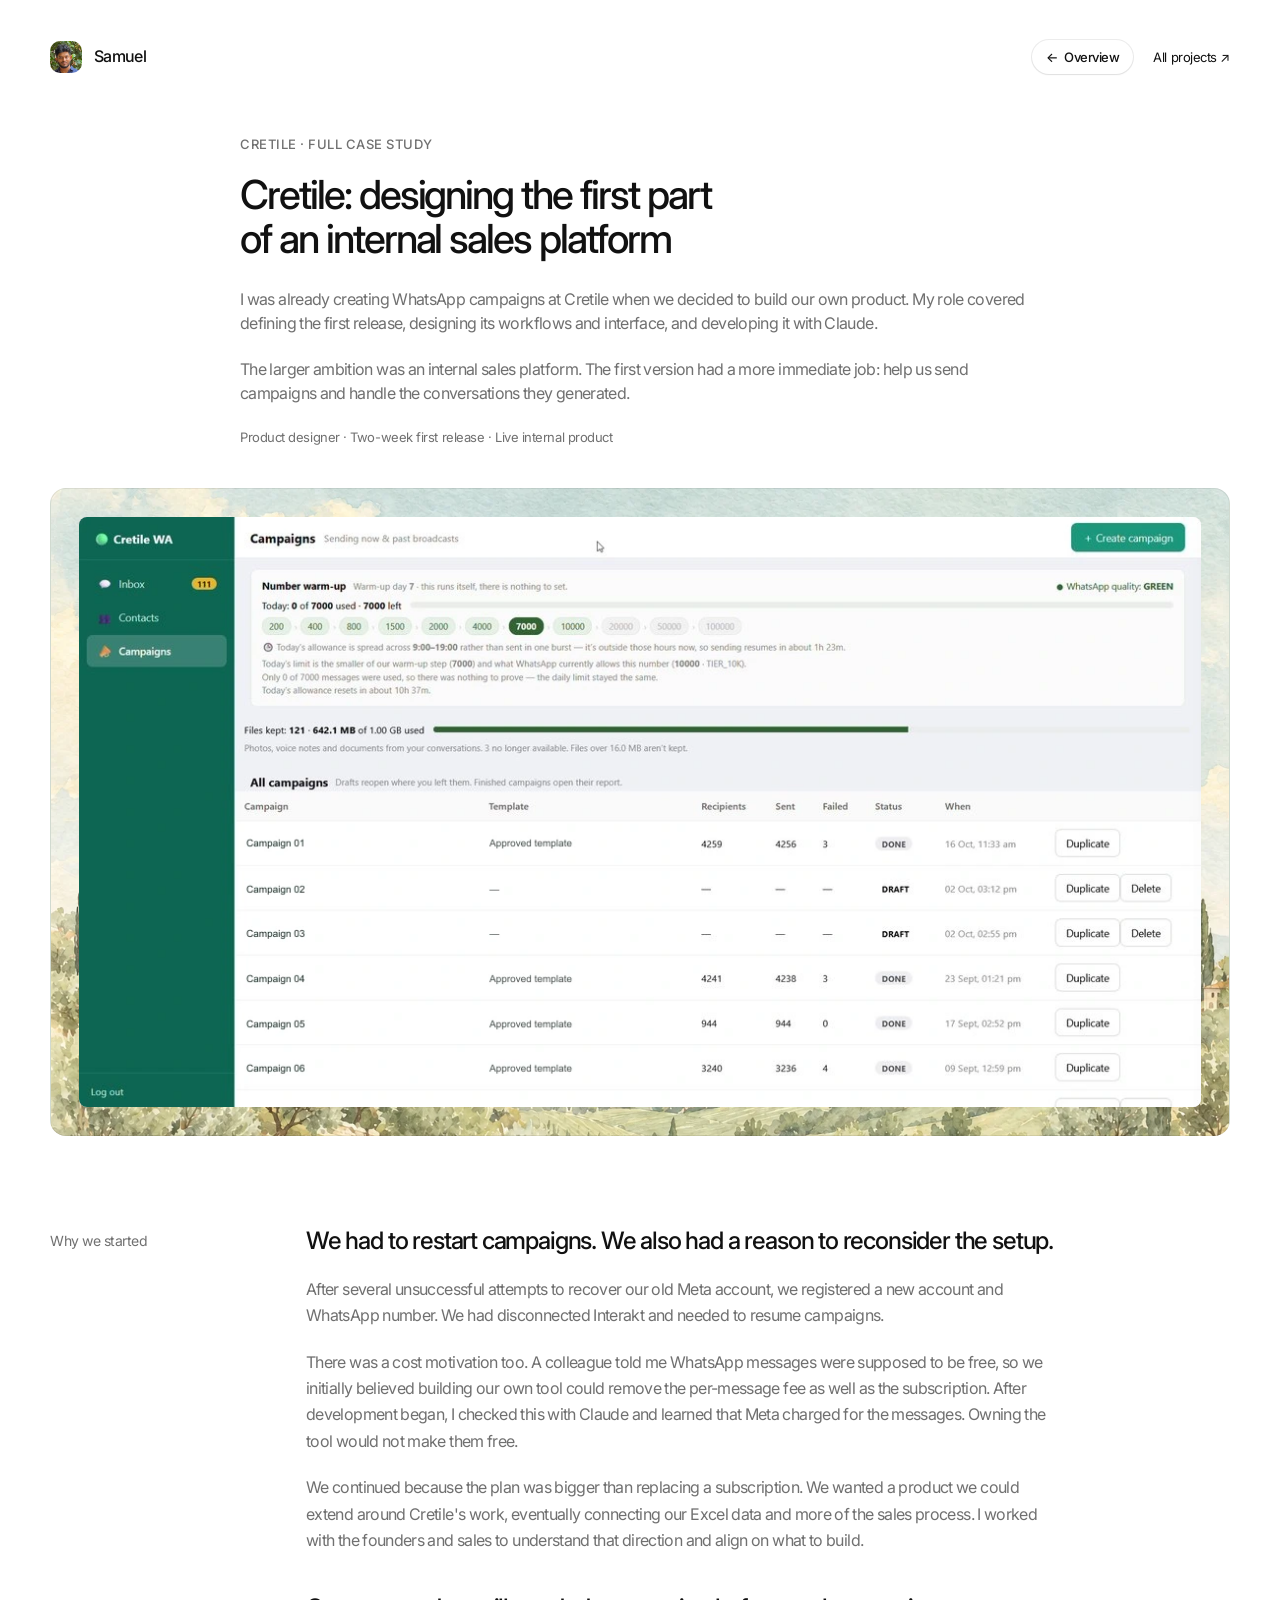
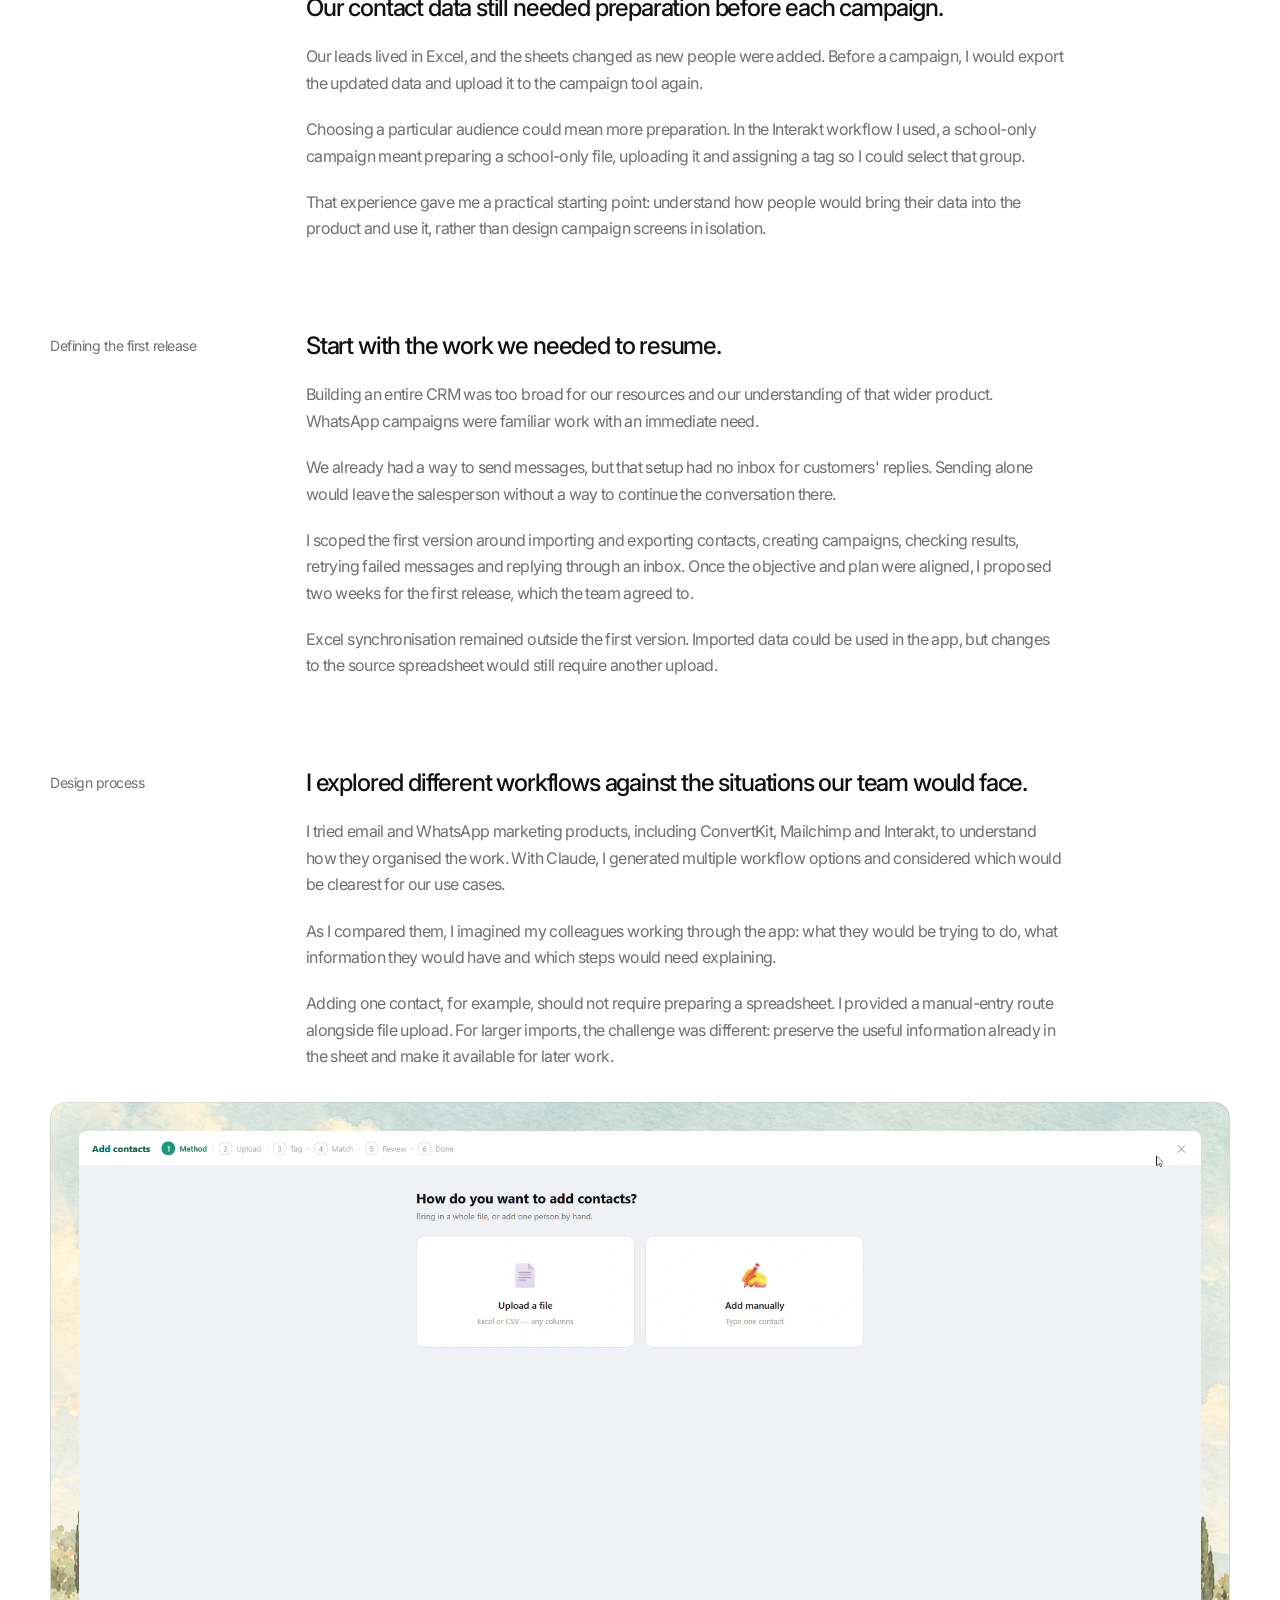
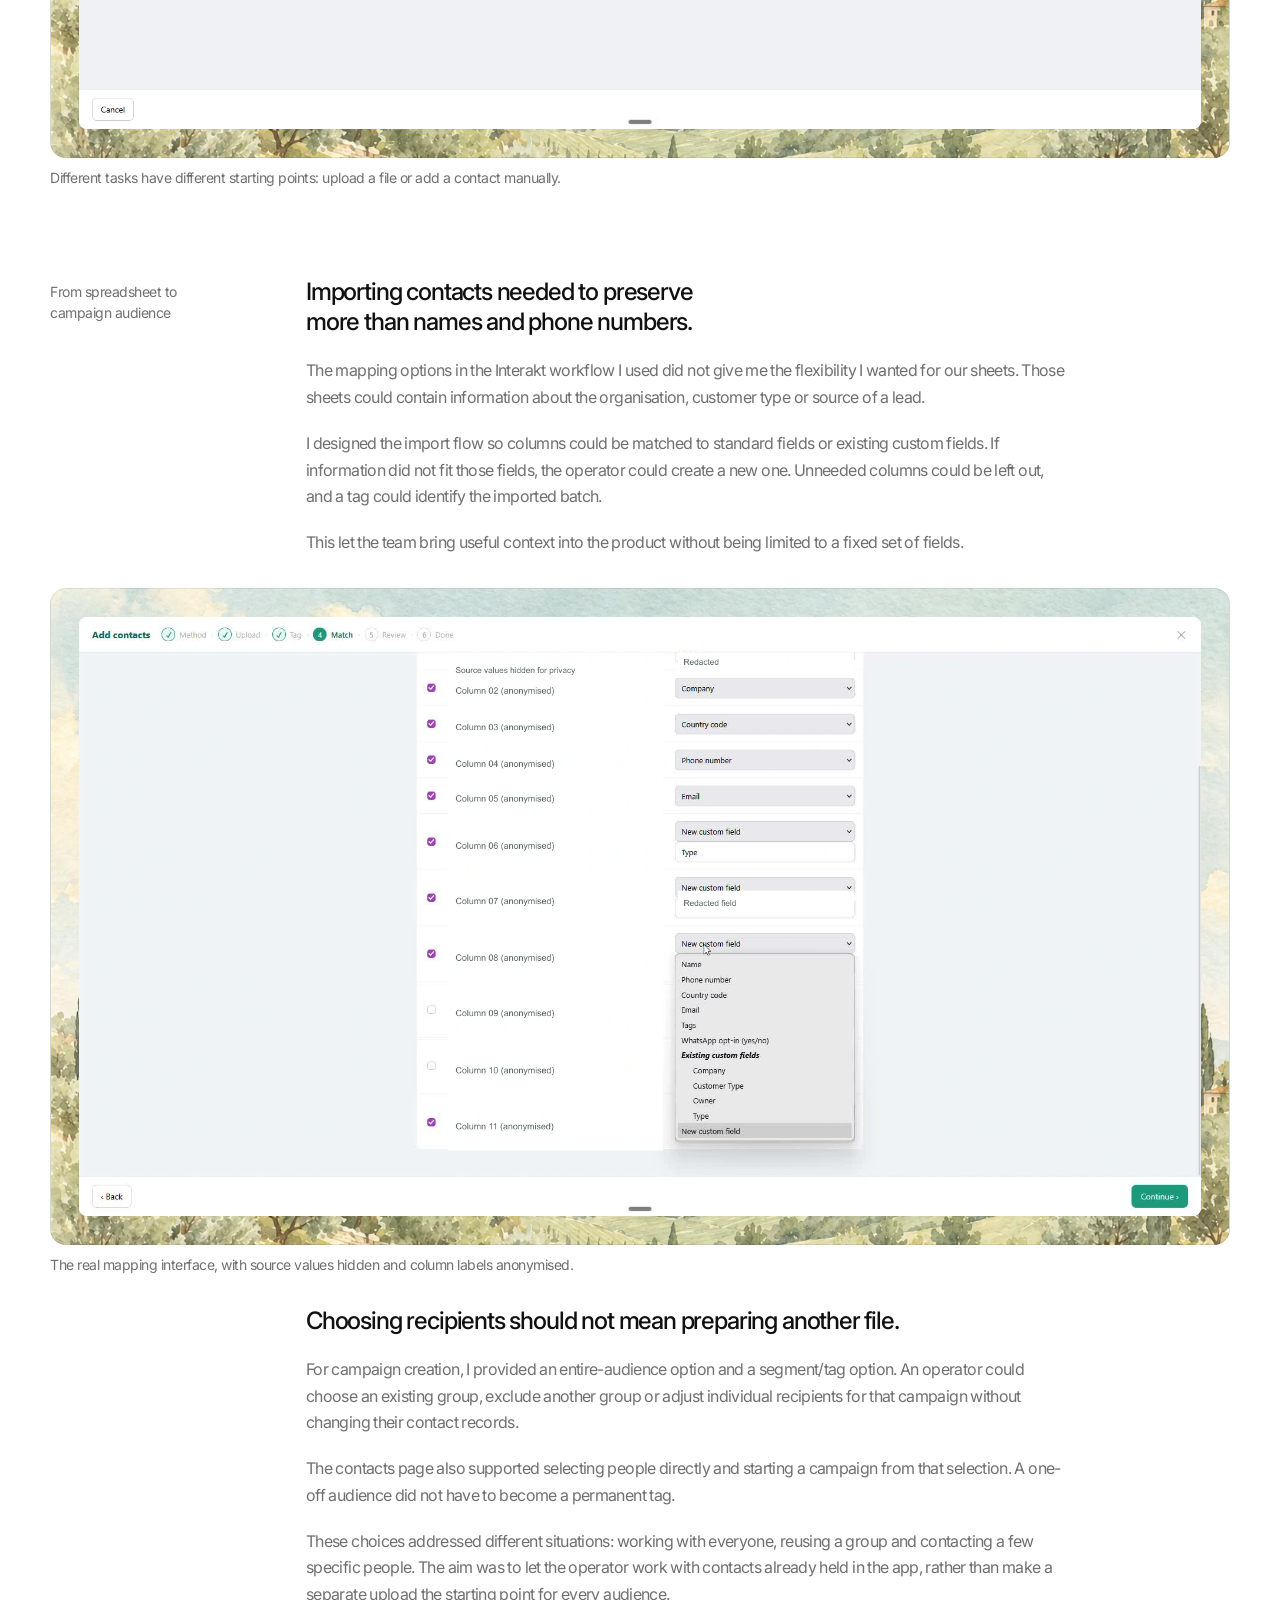
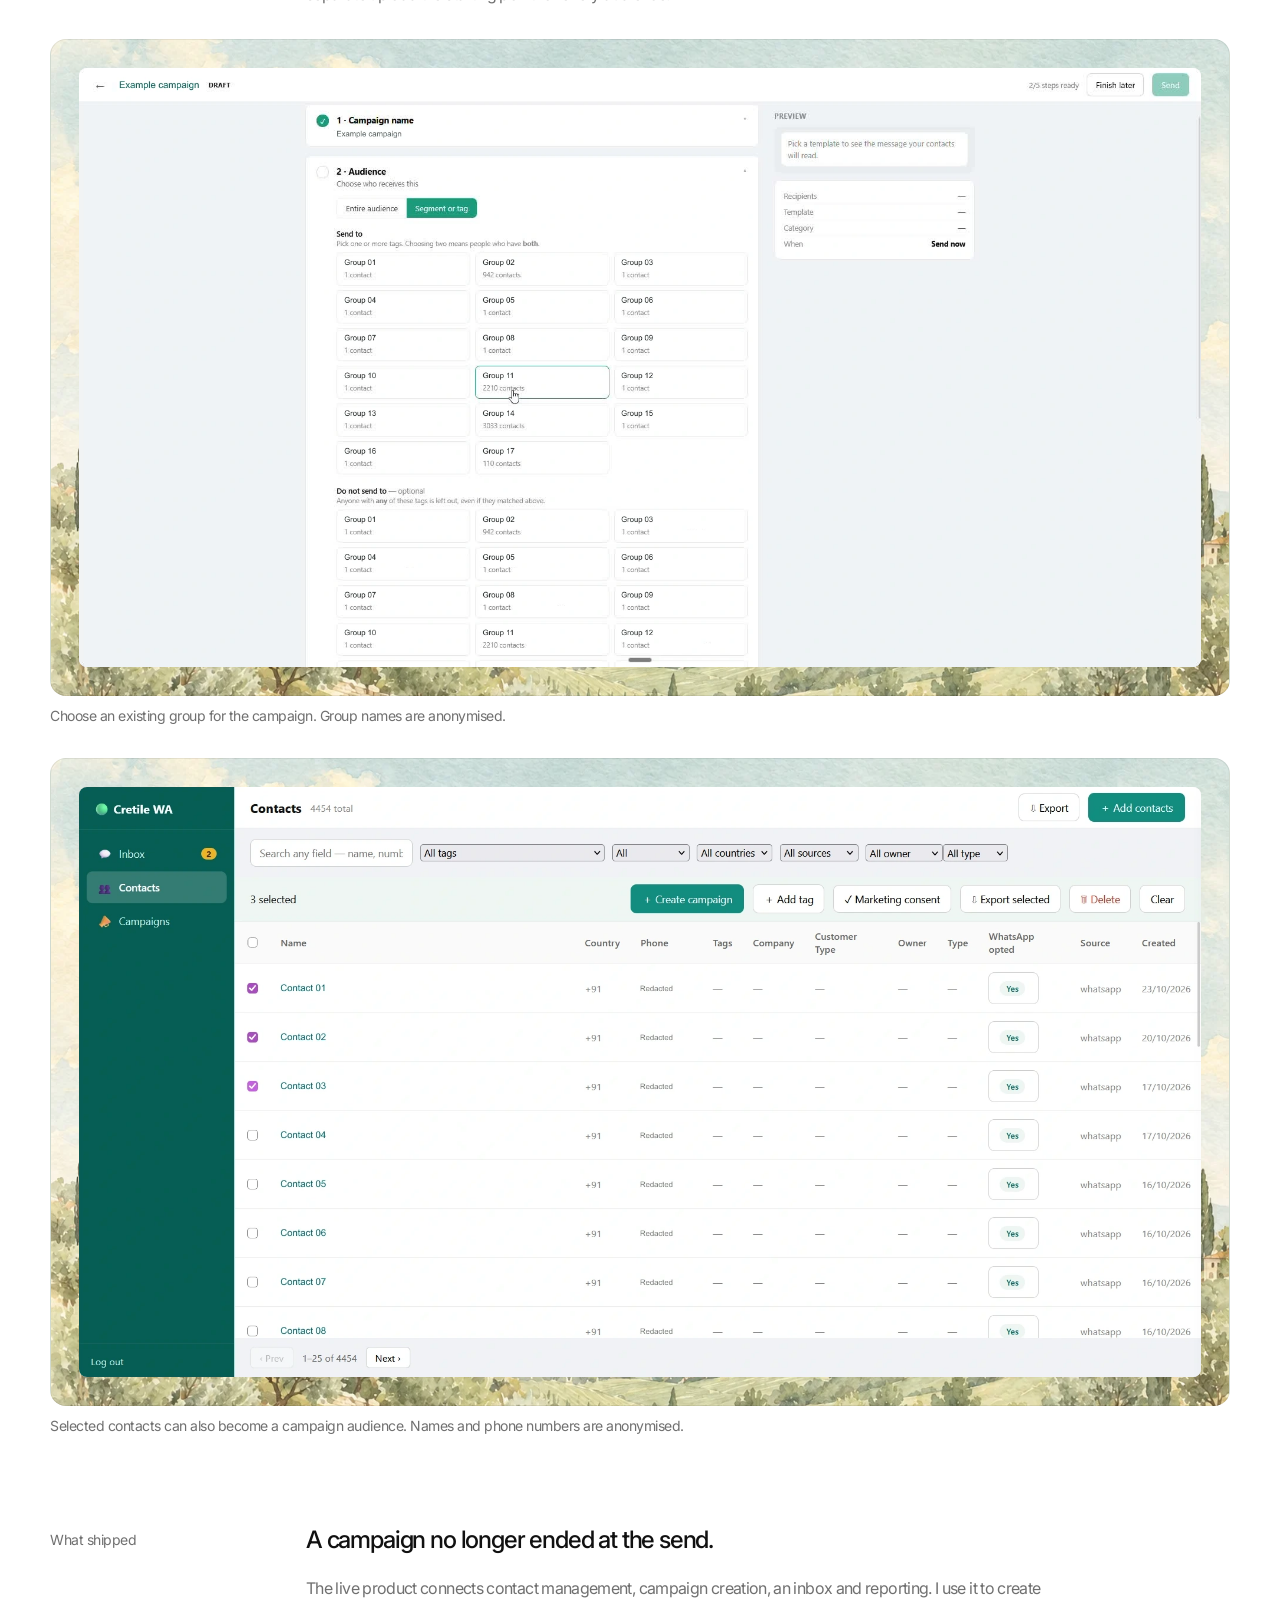
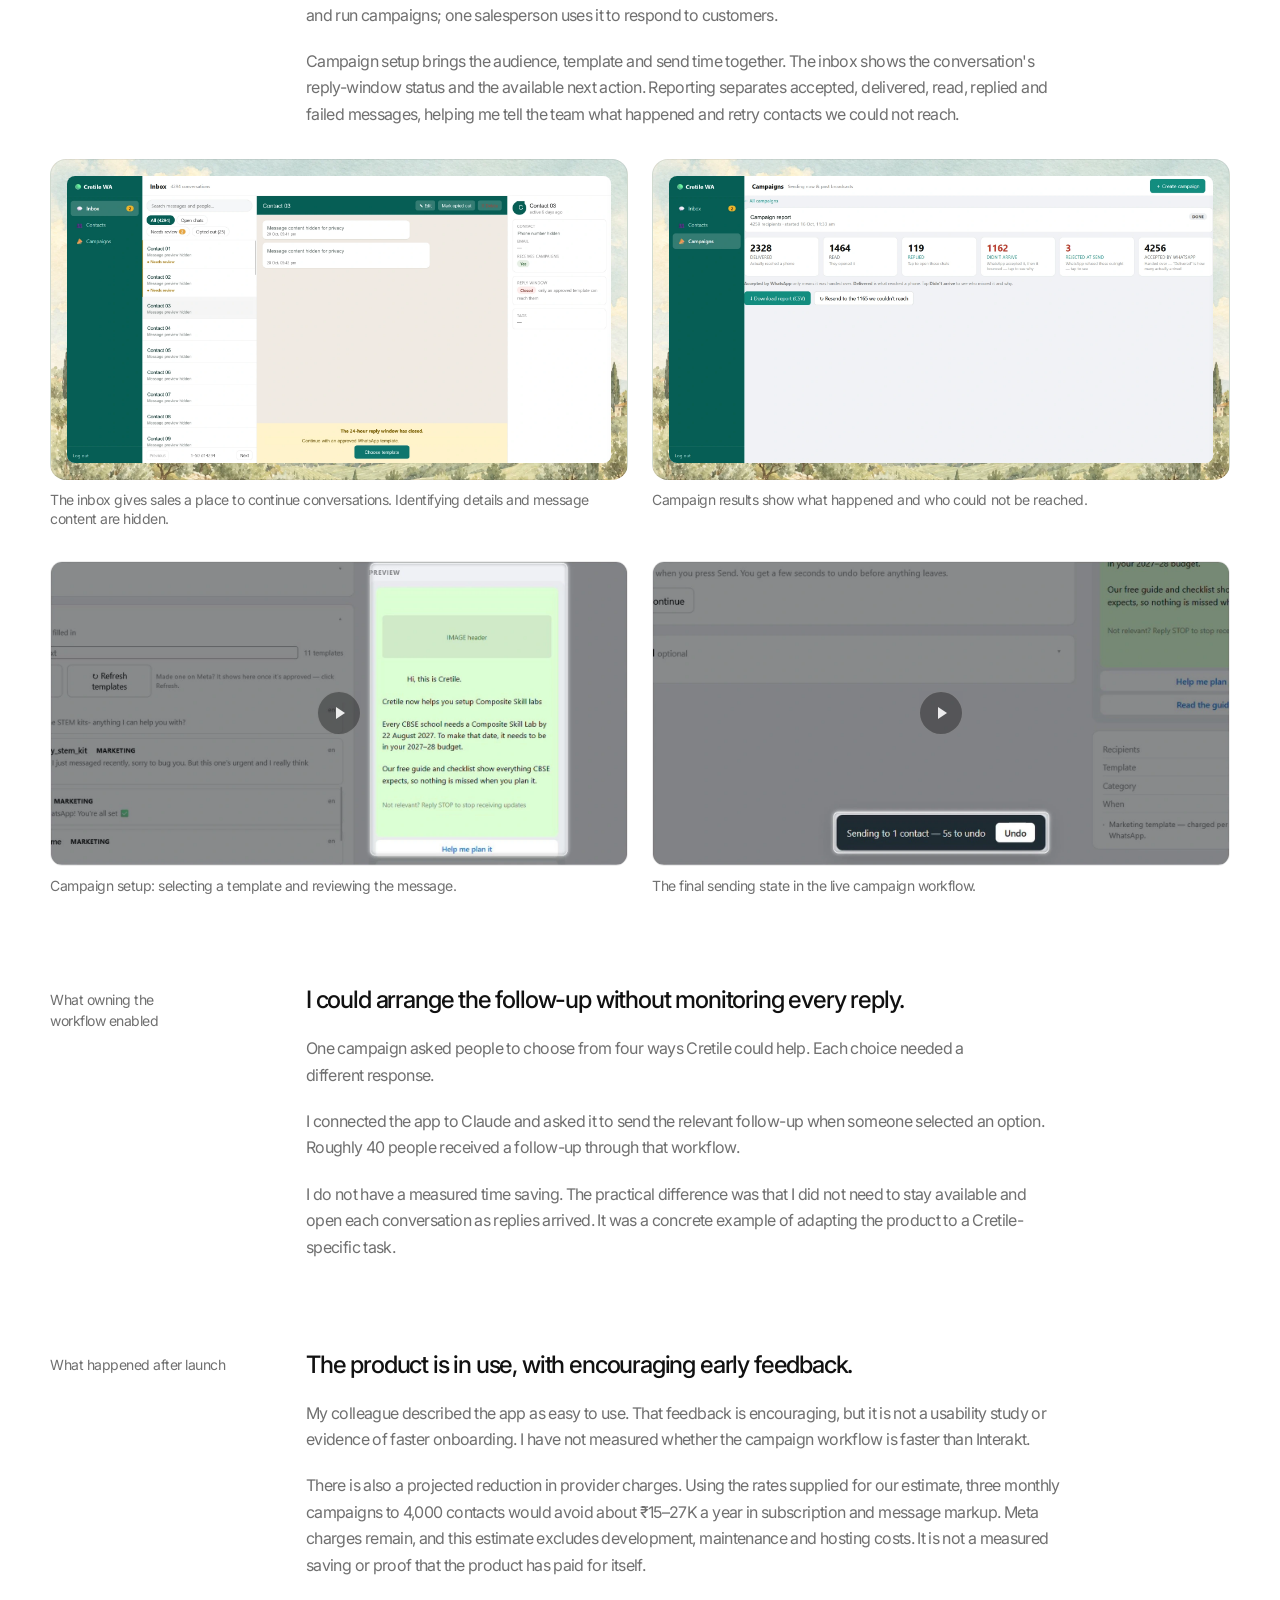
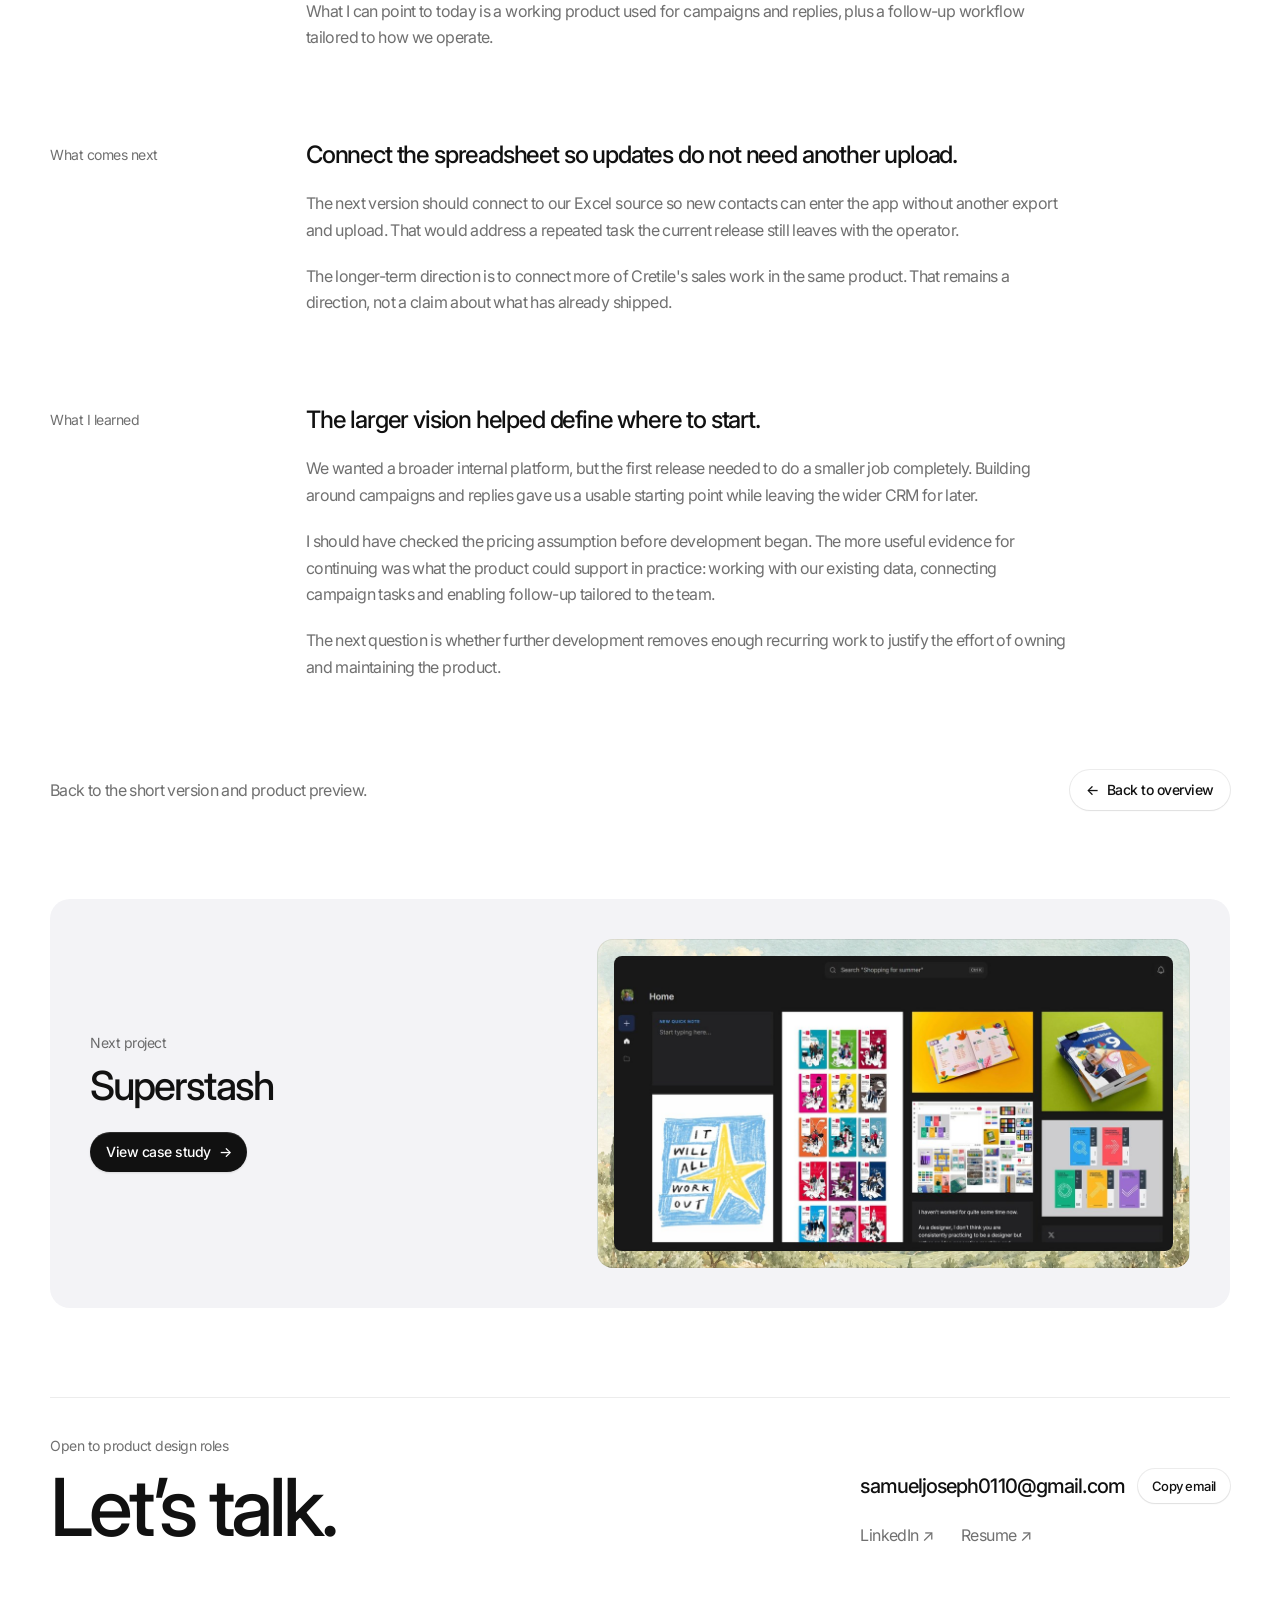
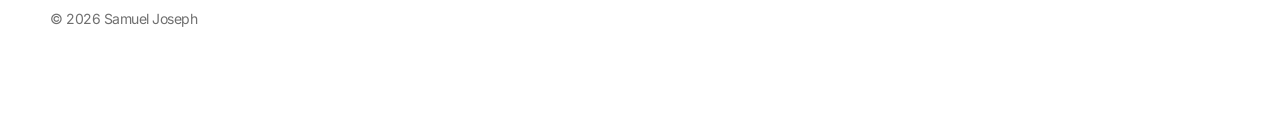
==== cretile-case-study.html @ 84349d7c "feat: add Cretile overview and full product design case study" ====
<!DOCTYPE html>
<html lang="en">
<head>
<meta charset="utf-8">
<meta name="viewport" content="width=device-width, initial-scale=1">
<title>Cretile · Full case study · Samuel Joseph, Product Designer</title>
<meta name="description" content="How I designed and built the first module of Cretile's internal sales platform, starting with WhatsApp campaigns and replies.">
<link rel="icon" type="image/png" href="assets/favicon.png">
<link rel="apple-touch-icon" href="assets/apple-touch-icon.png">
<meta property="og:type" content="website">
<meta property="og:site_name" content="Samuel Joseph">
<meta property="og:title" content="Cretile · Full product-design case study">
<meta property="og:description" content="A 0→1 product design case study about building one sales workflow, starting with WhatsApp.">
<meta property="og:url" content="https://jsamuel-vibe.github.io/portfolio/cretile-case-study.html">
<meta property="og:image" content="https://jsamuel-vibe.github.io/portfolio/assets/og-wa.jpg">
<meta property="og:image:width" content="1200">
<meta property="og:image:height" content="630">
<meta name="twitter:card" content="summary_large_image">
<link rel="preconnect" href="https://fonts.googleapis.com">
<link rel="preconnect" href="https://fonts.gstatic.com" crossorigin>
<link href="https://fonts.googleapis.com/css2?family=Inter:ital,wght@0,400;0,500;0,600;1,400&display=swap" rel="stylesheet">
<link rel="stylesheet" href="styles.css?v=20261029-controls">
<link rel="stylesheet" href="cretile-overview.css?v=20261029-controls">
</head>
<body class="wa-case wa-story"><a class="wa-skip" href="#story">Skip to content</a>
<main class="page"><div class="container">
<nav class="topnav" aria-label="Project navigation"><a class="brand" href="index.html"><span class="brand-mark"></span><span class="t-h16">Samuel</span></a><div class="wa-nav-links"><a class="btn btn-secondary btn-sm" href="whatsapp-campaigns.html#top"><span aria-hidden="true">←</span>Overview</a><a class="wa-all-projects" href="index.html#work">All projects <span aria-hidden="true">↗</span></a></div></nav>
<header class="project-intro wa-story-opening" id="story"><div class="project-intro-inner wa-story-opening-copy"><span class="wa-eyebrow">Cretile · Full case study</span><h1 class="t-display">Cretile: designing the first part of an internal sales platform</h1><p class="t-body">I was already creating WhatsApp campaigns at Cretile when we decided to build our own product. My role covered defining the first release, designing its workflows and interface, and developing it with Claude.</p>
<p class="t-body">The larger ambition was an internal sales platform. The first version had a more immediate job: help us send campaigns and handle the conversations they generated.</p><p class="wa-story-meta">Product designer · Two-week first release · Live internal product</p></div></header>
<figure class="media-figure wa-story-media">
  <div class="interface-stage"><div class="interface-viewport"><img class="media" src="assets/wa-workspace-redacted.webp" width="1140" height="600" alt="Cretile campaign workspace with campaign history, drafts and sending status" fetchpriority="high"></div></div>
</figure>
<section class="wa-story-section sec" id="why"><h2 class="wa-story-label">Why we started</h2><div class="wa-story-content"><div class="wa-story-copy"><h3 class="t-h24">We had to restart campaigns. We also had a reason to reconsider the setup.</h3>
<p class="t-body">After several unsuccessful attempts to recover our old Meta account, we registered a new account and WhatsApp number. We had disconnected Interakt and needed to resume campaigns.</p>
<p class="t-body">There was a cost motivation too. A colleague told me WhatsApp messages were supposed to be free, so we initially believed building our own tool could remove the per-message fee as well as the subscription. After development began, I checked this with Claude and learned that Meta charged for the messages. Owning the tool would not make them free.</p>
<p class="t-body">We continued because the plan was bigger than replacing a subscription. We wanted a product we could extend around Cretile's work, eventually connecting our Excel data and more of the sales process. I worked with the founders and sales to understand that direction and align on what to build.</p>
<h3 class="t-h24">Our contact data still needed preparation before each campaign.</h3>
<p class="t-body">Our leads lived in Excel, and the sheets changed as new people were added. Before a campaign, I would export the updated data and upload it to the campaign tool again.</p>
<p class="t-body">Choosing a particular audience could mean more preparation. In the Interakt workflow I used, a school-only campaign meant preparing a school-only file, uploading it and assigning a tag so I could select that group.</p>
<p class="t-body">That experience gave me a practical starting point: understand how people would bring their data into the product and use it, rather than design campaign screens in isolation.</p></div></div></section>
<section class="wa-story-section sec" id="scope"><h2 class="wa-story-label">Defining the first release</h2><div class="wa-story-content"><div class="wa-story-copy"><h3 class="t-h24">Start with the work we needed to resume.</h3>
<p class="t-body">Building an entire CRM was too broad for our resources and our understanding of that wider product. WhatsApp campaigns were familiar work with an immediate need.</p>
<p class="t-body">We already had a way to send messages, but that setup had no inbox for customers' replies. Sending alone would leave the salesperson without a way to continue the conversation there.</p>
<p class="t-body">I scoped the first version around importing and exporting contacts, creating campaigns, checking results, retrying failed messages and replying through an inbox. Once the objective and plan were aligned, I proposed two weeks for the first release, which the team agreed to.</p>
<p class="t-body">Excel synchronisation remained outside the first version. Imported data could be used in the app, but changes to the source spreadsheet would still require another upload.</p></div></div></section>
<section class="wa-story-section sec" id="design-process"><h2 class="wa-story-label">Design process</h2><div class="wa-story-content"><div class="wa-story-copy"><h3 class="t-h24">I explored different workflows against the situations our team would face.</h3>
<p class="t-body">I tried email and WhatsApp marketing products, including ConvertKit, Mailchimp and Interakt, to understand how they organised the work. With Claude, I generated multiple workflow options and considered which would be clearest for our use cases.</p>
<p class="t-body">As I compared them, I imagined my colleagues working through the app: what they would be trying to do, what information they would have and which steps would need explaining.</p>
<p class="t-body">Adding one contact, for example, should not require preparing a spreadsheet. I provided a manual-entry route alongside file upload. For larger imports, the challenge was different: preserve the useful information already in the sheet and make it available for later work.</p></div></div><figure class="media-figure wa-story-media">
  <div class="interface-stage"><div class="interface-viewport"><img class="media" src="assets/wa-add-contacts-method.webp" width="1904" height="1016" alt="Add contacts screen offering file upload or manual entry" loading="lazy"></div></div>
  <figcaption class="media-caption">Different tasks have different starting points: upload a file or add a contact manually.</figcaption>
</figure></section>
<section class="wa-story-section sec" id="audience"><h2 class="wa-story-label">From spreadsheet to campaign audience</h2><div class="wa-story-content"><div class="wa-story-copy"><h3 class="t-h24">Importing contacts needed to preserve more than names and phone numbers.</h3>
<p class="t-body">The mapping options in the Interakt workflow I used did not give me the flexibility I wanted for our sheets. Those sheets could contain information about the organisation, customer type or source of a lead.</p>
<p class="t-body">I designed the import flow so columns could be matched to standard fields or existing custom fields. If information did not fit those fields, the operator could create a new one. Unneeded columns could be left out, and a tag could identify the imported batch.</p>
<p class="t-body">This let the team bring useful context into the product without being limited to a fixed set of fields.</p></div><figure class="media-figure wa-story-media">
  <div class="interface-stage"><div class="interface-viewport"><img class="media" src="assets/wa-import-mapping-redacted.webp" width="1904" height="1016" alt="Real import screen showing custom mapping choices" loading="lazy"></div></div>
  <figcaption class="media-caption">The real mapping interface, with source values hidden and column labels anonymised.</figcaption>
</figure>
  <div class="wa-story-copy"><h3 class="t-h24">Choosing recipients should not mean preparing another file.</h3>
<p class="t-body">For campaign creation, I provided an entire-audience option and a segment/tag option. An operator could choose an existing group, exclude another group or adjust individual recipients for that campaign without changing their contact records.</p>
<p class="t-body">The contacts page also supported selecting people directly and starting a campaign from that selection. A one-off audience did not have to become a permanent tag.</p>
<p class="t-body">These choices addressed different situations: working with everyone, reusing a group and contacting a few specific people. The aim was to let the operator work with contacts already held in the app, rather than make a separate upload the starting point for every audience.</p></div>
  <figure class="media-figure wa-story-media">
  <div class="interface-stage"><div class="interface-viewport"><img class="media" src="assets/wa-campaign-audience-redacted.webp" width="1904" height="1016" alt="Campaign audience selection with entire-audience and segment/tag options" loading="lazy"></div></div>
  <figcaption class="media-caption">Choose an existing group for the campaign. Group names are anonymised.</figcaption>
</figure>
  <figure class="media-figure wa-story-media">
  <div class="interface-stage"><div class="interface-viewport"><img class="media" src="assets/wa-contacts-story.webp" width="1900" height="1000" alt="Direct contact selection with Create campaign available" loading="lazy"></div></div>
  <figcaption class="media-caption">Selected contacts can also become a campaign audience. Names and phone numbers are anonymised.</figcaption>
</figure></div></section>
<section class="wa-story-section sec" id="shipped"><h2 class="wa-story-label">What shipped</h2><div class="wa-story-content"><div class="wa-story-copy"><h3 class="t-h24">A campaign no longer ended at the send.</h3>
<p class="t-body">The live product connects contact management, campaign creation, an inbox and reporting. I use it to create and run campaigns; one salesperson uses it to respond to customers.</p>
<p class="t-body">Campaign setup brings the audience, template and send time together. The inbox shows the conversation's reply-window status and the available next action. Reporting separates accepted, delivered, read, replied and failed messages, helping me tell the team what happened and retry contacts we could not reach.</p></div></div><div class="wa-story-media-pair"><figure class="media-figure wa-story-media">
  <div class="interface-stage"><div class="interface-viewport"><img class="media" src="assets/wa-inbox-redacted.webp" width="1900" height="1000" alt="Real inbox showing the conversation and closed reply-window state" loading="lazy"></div></div>
  <figcaption class="media-caption">The inbox gives sales a place to continue conversations. Identifying details and message content are hidden.</figcaption>
</figure><figure class="media-figure wa-story-media">
  <div class="interface-stage"><div class="interface-viewport"><img class="media" src="assets/wa-analytics-redacted.webp" width="1900" height="1000" alt="Actual campaign report with delivery outcomes and a retry action" loading="lazy"></div></div>
  <figcaption class="media-caption">Campaign results show what happened and who could not be reached.</figcaption>
</figure></div><div class="wa-story-media-pair"><figure class="media-figure"><div class="wa-preview-surface"><video class="media" src="assets/wa-preview-clean.mp4" poster="assets/wa-preview-poster-clean.webp" width="1424" height="750" controls muted loop playsinline preload="metadata" aria-label="Campaign setup: selecting a template and reviewing the message."></video></div><figcaption class="media-caption">Campaign setup: selecting a template and reviewing the message.</figcaption></figure><figure class="media-figure"><div class="wa-preview-surface"><video class="media" src="assets/wa-undo-clean.mp4" poster="assets/wa-undo-poster-clean.webp" width="1424" height="750" controls muted loop playsinline preload="metadata" aria-label="The final sending state in the live campaign workflow."></video></div><figcaption class="media-caption">The final sending state in the live campaign workflow.</figcaption></figure></div></section>
<section class="wa-story-section sec" id="automation"><h2 class="wa-story-label">What owning the workflow enabled</h2><div class="wa-story-content"><div class="wa-story-copy"><h3 class="t-h24">I could arrange the follow-up without monitoring every reply.</h3>
<p class="t-body">One campaign asked people to choose from four ways Cretile could help. Each choice needed a different response.</p>
<p class="t-body">I connected the app to Claude and asked it to send the relevant follow-up when someone selected an option. Roughly 40 people received a follow-up through that workflow.</p>
<p class="t-body">I do not have a measured time saving. The practical difference was that I did not need to stay available and open each conversation as replies arrived. It was a concrete example of adapting the product to a Cretile-specific task.</p></div></div></section>
<section class="wa-story-section sec" id="outcomes"><h2 class="wa-story-label">What happened after launch</h2><div class="wa-story-content"><div class="wa-story-copy"><h3 class="t-h24">The product is in use, with encouraging early feedback.</h3>
<p class="t-body">My colleague described the app as easy to use. That feedback is encouraging, but it is not a usability study or evidence of faster onboarding. I have not measured whether the campaign workflow is faster than Interakt.</p>
<p class="t-body">There is also a projected reduction in provider charges. Using the rates supplied for our estimate, three monthly campaigns to 4,000 contacts would avoid about ₹15–27K a year in subscription and message markup. Meta charges remain, and this estimate excludes development, maintenance and hosting costs. It is not a measured saving or proof that the product has paid for itself.</p>
<p class="t-body">What I can point to today is a working product used for campaigns and replies, plus a follow-up workflow tailored to how we operate.</p></div></div></section>
<section class="wa-story-section sec" id="next"><h2 class="wa-story-label">What comes next</h2><div class="wa-story-content"><div class="wa-story-copy"><h3 class="t-h24">Connect the spreadsheet so updates do not need another upload.</h3>
<p class="t-body">The next version should connect to our Excel source so new contacts can enter the app without another export and upload. That would address a repeated task the current release still leaves with the operator.</p>
<p class="t-body">The longer-term direction is to connect more of Cretile's sales work in the same product. That remains a direction, not a claim about what has already shipped.</p></div></div></section>
<section class="wa-story-section sec" id="reflection"><h2 class="wa-story-label">What I learned</h2><div class="wa-story-content"><div class="wa-story-copy"><h3 class="t-h24">The larger vision helped define where to start.</h3>
<p class="t-body">We wanted a broader internal platform, but the first release needed to do a smaller job completely. Building around campaigns and replies gave us a usable starting point while leaving the wider CRM for later.</p>
<p class="t-body">I should have checked the pricing assumption before development began. The more useful evidence for continuing was what the product could support in practice: working with our existing data, connecting campaign tasks and enabling follow-up tailored to the team.</p>
<p class="t-body">The next question is whether further development removes enough recurring work to justify the effort of owning and maintaining the product.</p></div></div></section>
<section class="sec wa-story-return"><p class="t-body">Back to the short version and product preview.</p><a class="btn btn-secondary" href="whatsapp-campaigns.html#top"><span class="btn-icon" aria-hidden="true">←</span>Back to overview</a></section>
    <section class="sec">
      <a class="next-project" href="superstash.html">
        <div class="next-text">
          <span class="t-small muted">Next project</span>
          <span class="t-display">Superstash</span>
          <span class="btn btn-primary">View case study<span class="btn-icon" aria-hidden="true">→</span></span>
        </div>
        <div class="next-preview interface-stage"><div class="interface-viewport"><img src="assets/superstash-screen.jpg" alt="" loading="lazy"></div></div>
      </a>
    </section>

    <footer class="contact sec">
      <div class="rule"></div>
      <div class="contact-main">
        <div class="contact-head">
          <span class="t-small muted">Open to product design roles</span>
          <h2 class="contact-title">Let’s talk.</h2>
        </div>
        <div class="contact-actions">
          <div class="email-row">
            <a class="contact-email" href="mailto:samueljoseph0110@gmail.com">samueljoseph0110@gmail.com</a>
            <button class="btn btn-secondary btn-sm" type="button" data-copy="samueljoseph0110@gmail.com">Copy email</button>
          </div>
          <nav class="footer-links" aria-label="Elsewhere">
            <a href="https://www.linkedin.com/in/samuel-joseph8" target="_blank" rel="noopener">LinkedIn <span aria-hidden="true">↗</span></a>
            <a href="assets/Samuel-Joseph-Resume.pdf" target="_blank" rel="noopener">Resume <span aria-hidden="true">↗</span></a>
          </nav>
        </div>
      </div>
      <p class="t-small muted contact-note">© 2026 Samuel Joseph</p>
    </footer>

</div></main><script src="cretile-overview.js?v=20261029-controls"></script><script src="site.js?v=20261029-overview"></script></body></html>
---- styles.css ----
/* Samuel Joseph Â· portfolio
   One column, 1180px max. Inter at -4% tracking. Spacing comes from three tokens:
   --section-gap between sections, --block-gap between big blocks inside one,
   --head-gap between a section heading and its content. */
:root {
  --bg: rgb(255, 255, 255);
  --surface: #F3F3F6;
  --surface-alt: rgb(239, 239, 241);
  --white: rgb(255, 255, 255);
  --ink: rgb(17, 17, 17);
  --ink-hover: rgb(48, 48, 48);
  --muted: rgba(17, 17, 17, 0.6);
  --faint: rgba(17, 17, 17, 0.3);
  --hairline: rgba(17, 17, 17, 0.08);
  --tip-bg: rgb(30, 30, 30);
  --device-screen: rgb(30, 30, 30);
  --interface-landscape: url("assets/cretile-pastel-sage.webp");
  --content-width: 1180px;

  --font: 'Inter', -apple-system, BlinkMacSystemFont, 'Segoe UI', 'Helvetica Neue', Arial, sans-serif;
  --tracking: -0.04em;

  --section-gap: clamp(96px, 12.5vw, 160px);
  --block-gap: 64px;
  --head-gap: 40px;
  --radius: 12px;
}

*, *::before, *::after { box-sizing: border-box; }
html { scroll-behavior: auto; }
body { margin: 0; background: var(--bg); color: var(--ink); -webkit-font-smoothing: antialiased; }
a { color: var(--ink); text-decoration: none; }
h1, h2, h3, p, dl, dd { margin: 0; }
h2, h3 { scroll-margin-top: 48px; }

.page {
  font-family: var(--font);
  letter-spacing: var(--tracking);
  color: var(--ink);
  background: var(--bg);
  min-height: 100vh;
  padding: 0 24px;
  overflow-x: clip;
}
.container { max-width: var(--content-width); margin: 0 auto; }

/* Spacing */
.sec { padding-top: var(--section-gap); }
.sec-tight { padding-top: var(--block-gap); }

/* Type */
.t-body { color: var(--muted); font-weight: 400; font-size: 16px; line-height: 24px; text-wrap: pretty; }
.t-title { font-weight: 500; font-size: 20px; line-height: 1.2; }
.t-display { font-weight: 500; font-size: clamp(30px, 3.6vw, 40px); line-height: 1.1; text-wrap: balance; }
.t-h24 { font-weight: 500; font-size: 24px; line-height: 1.25; text-wrap: balance; }
.t-h16 { font-weight: 500; font-size: 16px; line-height: 1.35; }
.t-small { font-weight: 400; font-size: 14px; line-height: 1.2; }
.t-num { color: var(--faint); font-weight: 400; font-size: 32px; line-height: 1; white-space: nowrap; }
.muted { color: var(--muted); }
.t-body strong { font-weight: 500; color: var(--ink); }

.stack { display: flex; flex-direction: column; }
.split { display: flex; flex-wrap: wrap; justify-content: space-between; gap: 24px; }
.split > .half { flex: 0 1 458px; }

/* Buttons */
.btn {
  display: inline-flex; align-items: center; justify-content: center; gap: 8px;
  height: 40px; padding: 0 16px; border: 0; border-radius: 999px;
  font-family: var(--font); font-weight: 500; font-size: 14px; letter-spacing: -0.02em; line-height: 1;
  white-space: nowrap; cursor: pointer;
  transition: background-color .2s ease, box-shadow .2s ease, transform .2s ease, color .2s ease;
}
.btn-icon { display: inline-block; transition: transform .25s cubic-bezier(.2, .7, .2, 1); }
.btn-primary { background: var(--ink); color: var(--white); box-shadow: 0 1px 2px rgba(0, 0, 0, .12), inset 0 1px 0 rgba(255, 255, 255, .12); }
.btn-primary:hover, a:hover .btn-primary { background: var(--ink-hover); }
.btn-secondary { background: var(--white); color: var(--ink); box-shadow: 0 0 0 1px var(--hairline), 0 1px 2px rgba(0, 0, 0, .06); }
.btn-secondary:hover { box-shadow: 0 0 0 1px rgba(17, 17, 17, .16), 0 2px 6px rgba(0, 0, 0, .08); }
.btn-sm { height: 34px; padding: 0 14px; font-size: 13px; gap: 6px; }
.btn:active { transform: translateY(1px); }
a:hover .btn-icon, .btn:hover .btn-icon { transform: translateX(3px); }
a:hover .btn-icon:first-child, .btn:hover .btn-icon:first-child { transform: translateX(-3px); }

/* Legacy button styles, still used by the reference pages */
.chip { background: var(--white); padding: 4px 8px; font-size: 14px; line-height: 1; white-space: nowrap; }
.btn-soft { background: var(--surface); padding: 8px; font-size: 16px; line-height: 1; white-space: nowrap; }

/* Shared pieces */
.placeholder { background: var(--surface); }
.section-heading { display: flex; flex-direction: column; align-items: center; gap: 6px; }
.section-heading::after { content: ""; width: 94px; height: 1px; background: var(--ink); }
.topnav { padding-top: 40px; display: flex; justify-content: space-between; align-items: center; }
.brand { display: flex; align-items: center; gap: 12px; }
.brand:hover { opacity: .7; }
.brand-mark { width: 32px; height: 32px; border-radius: 10px; display: block; }
.avatar, .brand-mark { background: var(--white) url("assets/profile.jpg") center / cover no-repeat; }
.rule { height: 1px; background: var(--hairline); }

/* Footer */
.footer-links { display: flex; }
.footer-links a { color: var(--muted); font-size: 16px; line-height: 24px; transition: color .2s ease; }
.footer-links a:hover { color: var(--ink); }
.footer-gosh { padding-top: var(--section-gap); padding-bottom: clamp(72px, 10vw, 128px); display: flex; flex-direction: column; }
.footer-gosh .sign { margin-top: 32px; display: flex; justify-content: center; align-items: center; gap: 16px; }
.footer-gosh .sign-text { font-weight: 500; font-style: italic; font-size: clamp(28px, 8vw, 96px); line-height: 1; letter-spacing: -0.05em; white-space: nowrap; }
.footer-gosh .sign-heart { font-size: clamp(28px, 8vw, 96px); line-height: 1; }
.footer-gosh .footer-links { margin-top: 40px; gap: 40px; }
.footer-big { padding-top: var(--section-gap); padding-bottom: 128px; display: flex; flex-direction: column; }
.footer-big .big { margin-top: 32px; font-weight: 500; font-size: clamp(56px, 15vw, 140px); line-height: 1; }
.footer-big .footer-links { margin-top: 64px; gap: 48px; }

/* Home: hero */
.hero {
  padding-top: var(--section-gap);
  display: grid; grid-template-columns: minmax(0, 1fr) minmax(0, 360px);
  grid-template-areas: "main ." ". sub"; row-gap: 32px; column-gap: 48px;
}
.hero-main { grid-area: main; display: flex; flex-direction: column; gap: 24px; max-width: 460px; }
.hero-title { font-weight: 500; font-size: clamp(30px, 3.4vw, 38px); line-height: 1.12; text-wrap: balance; }
.hero-sub { grid-area: sub; }
.avatar { width: 56px; height: 56px; border-radius: 18px; overflow: hidden; }

/* Home: case study features */
.features { display: flex; flex-direction: column; gap: 120px; }
.feature { display: grid; grid-template-columns: minmax(0, 300px) minmax(0, 1fr); gap: 64px; align-items: center; }
.feature-text { display: flex; flex-direction: column; gap: 12px; align-items: flex-start; }
.feature-text .btn { margin-top: 12px; }
.feature-media { min-width: 0; transition: transform .4s cubic-bezier(.2, .7, .2, 1); }
.feature:hover .feature-media { transform: translateY(-6px); }
.feature.is-flipped { grid-template-columns: minmax(0, 1fr) minmax(0, 300px); }
.feature.is-flipped .feature-media { order: -1; }

/* Case study intro */
.project-intro { padding-top: clamp(72px, 10vw, 128px); display: flex; justify-content: center; }
.project-intro-inner { width: 100%; max-width: 520px; display: flex; flex-direction: column; gap: 28px; }
.project-intro-inner .t-display { margin-bottom: 4px; }
.meta { display: grid; grid-template-columns: repeat(3, minmax(0, 1fr)); gap: 16px; padding-top: 20px; border-top: 1px solid var(--hairline); }
.meta > div { display: flex; flex-direction: column; gap: 6px; }
.meta dt { color: var(--muted); font-size: 14px; line-height: 1; }
.meta dd { font-weight: 500; font-size: 16px; line-height: 1.35; }

/* Case study blocks */
.label-col { flex: 1 1 200px; }
.content-col { flex: 0 1 623px; display: flex; flex-direction: column; }
.tile { background: var(--surface); border-radius: var(--radius); box-shadow: inset 0 0 0 1px var(--hairline); }
.constraints { display: grid; grid-template-columns: repeat(auto-fit, minmax(min(100%, 240px), 1fr)); gap: 16px; }
.constraints > div { min-height: 200px; padding: 16px; display: flex; flex-direction: column; gap: 24px; }
.frame { width: 100%; aspect-ratio: 16 / 9; box-shadow: inset 0 0 0 1px var(--ink); }
.mistake-head { display: flex; align-items: flex-end; gap: 10px; }
.mistake-head h3 { flex: 1; padding-bottom: 4px; }
.next-grid { display: grid; grid-template-columns: repeat(auto-fit, minmax(min(100%, 340px), 1fr)); gap: 32px; }
.next-grid > div { min-height: 150px; border-top: 1px solid var(--hairline); border-left: 1px solid var(--hairline); padding: 16px; display: flex; flex-direction: column; gap: 8px; }
.ph { display: flex; align-items: center; justify-content: center; padding: 24px; text-align: center; }
.ph-label { color: var(--faint); font-style: italic; font-size: 14px; line-height: 1.3; }
.list { margin: 0; padding-left: 18px; display: flex; flex-direction: column; gap: 8px; }
.compare { display: flex; flex-direction: column; border-top: 1px solid var(--hairline); }
.compare > div { display: grid; grid-template-columns: minmax(96px, 160px) 1fr; gap: 16px; padding: 12px 0; border-bottom: 1px solid var(--hairline); }
.decision-num { color: var(--faint); font-weight: 400; margin-right: 4px; }
.decision-tag { color: var(--muted); font-weight: 400; font-style: italic; }
.decisions-more { display: contents; }
.decisions-more[hidden] { display: none; }

/* Media */
.media { display: block; width: 100%; height: auto; margin: 0; background: var(--surface); object-fit: contain; }
.media-strip { display: block; width: 100%; height: auto; }
.media-figure { margin: 0; display: flex; flex-direction: column; gap: 10px; }
.media-caption { color: var(--muted); font-size: 14px; line-height: 1.4; }

/* One landscape and framing system for every product screenshot and clip. */
.interface-stage,
.zoomable.interface-stage {
  display: block;
  min-width: 0;
  margin: 0;
  padding: clamp(16px, 3%, 32px);
  overflow: visible;
  border: 1px solid var(--hairline);
  border-radius: 16px;
  background: #e2ebe0 var(--interface-landscape) center / cover no-repeat;
  box-shadow: none;
}
.interface-viewport {
  display: block;
  position: relative;
  overflow: hidden;
  border-radius: 8px;
  background: transparent;
}
.next-preview.interface-stage { align-self: center; border-radius: 16px; box-shadow: none; }
.interface-stage .interface-viewport img,
.interface-stage .interface-viewport video {
  display: block;
  width: 100%;
  height: auto;
  margin: 0;
  aspect-ratio: auto;
  object-fit: contain;
  border: 0;
  border-radius: 0;
  box-shadow: none;
}
.versions { display: grid; grid-template-columns: repeat(auto-fit, minmax(min(100%, 260px), 1fr)); gap: 16px; }
.version-img { display: block; width: 100%; aspect-ratio: 16 / 10; object-fit: cover; object-position: left top; border-radius: 8px; box-shadow: 0 0 0 1px var(--hairline); background: var(--device-screen); }

/* Decision diagram */
.diagram { display: grid; grid-template-columns: 1fr auto 1fr; align-items: center; gap: 16px; padding: 32px; box-shadow: inset 0 0 0 1px var(--hairline); }
.dg-col { display: flex; flex-direction: column; gap: 10px; }
.dg-label { color: var(--muted); font-weight: 500; font-size: 12px; line-height: 1; text-transform: uppercase; letter-spacing: .04em; }
.dg-card { background: var(--white); border-radius: 8px; padding: 12px; display: flex; flex-direction: column; gap: 4px; }
.dg-card .t-body { font-size: 14px; line-height: 20px; }
.dg-card.is-later { background: transparent; box-shadow: inset 0 0 0 1px rgba(17, 17, 17, .3); }
.dg-arrow { color: var(--muted); font-size: 14px; line-height: 1; white-space: nowrap; text-align: center; }
.dg-note { color: var(--muted); font-style: italic; font-size: 13px; line-height: 1.35; }

/* Results row */
.stats { margin: 0; display: grid; grid-template-columns: repeat(auto-fit, minmax(min(100%, 220px), 1fr)); gap: 24px; }
.stats > div { display: flex; flex-direction: column; gap: 8px; padding-top: 16px; border-top: 1px solid var(--hairline); }
.stats dt { color: var(--muted); font-size: 14px; line-height: 1; }
.stats dd { margin: 0; }
.stat-num { font-weight: 500; font-size: clamp(30px, 3.6vw, 40px); line-height: 1.1; font-variant-numeric: tabular-nums; }
.stat-unit { color: var(--muted); font-weight: 400; font-size: 16px; margin-left: 2px; }

/* Next project card with room around the complete screen preview. */
.next-project {
  position: relative; overflow: hidden; display: grid; grid-template-columns: minmax(0, 1fr) minmax(0, 1.25fr); gap: 32px;
  min-height: 300px; padding: 40px; background: var(--surface); border-radius: 20px;
}
.next-text { display: flex; flex-direction: column; align-items: flex-start; gap: 12px; align-self: center; }
.next-text .btn { margin-top: 12px; }
.next-preview { align-self: end; border-top-left-radius: var(--radius); overflow: hidden; box-shadow: 0 0 0 1px var(--hairline), 0 12px 40px rgba(0, 0, 0, .1); transition: transform .4s cubic-bezier(.2, .7, .2, 1); }
.next-preview img { display: block; width: 100%; height: auto; object-fit: contain; }
.next-project:hover .next-preview { transform: translateY(-6px); }

/* Back to top */
.to-top {
  position: fixed; z-index: 20;
  right: max(24px, calc(env(safe-area-inset-right, 0px) + 16px)); bottom: max(24px, calc(env(safe-area-inset-bottom, 0px) + 16px));
  width: 44px; height: 44px; border: 0; border-radius: 999px; cursor: pointer;
  background: var(--white); color: var(--ink); font-size: 18px; font-family: var(--font);
  box-shadow: 0 0 0 1px var(--hairline), 0 6px 20px rgba(0, 0, 0, .1);
  opacity: 0; transform: translateY(8px); pointer-events: none;
  transition: opacity .25s ease, transform .25s ease, box-shadow .2s ease;
}
.to-top.is-visible { opacity: 1; transform: none; pointer-events: auto; }
.to-top:hover { box-shadow: 0 0 0 1px rgba(17, 17, 17, .16), 0 8px 24px rgba(0, 0, 0, .14); }

/* Section rail (case studies, wide screens) */
.rail {
  position: fixed; z-index: 20; top: 50%; transform: translateY(-50%);
  left: max(24px, calc(env(safe-area-inset-left, 0px) + 16px));  /* pinned to the window edge */
  display: none; flex-direction: column; gap: 2px;
  font-family: var(--font); letter-spacing: var(--tracking);
}
.rail-item { display: flex; align-items: center; width: 40px; height: 14px; padding: 0; border: 0; background: none; cursor: pointer; }
.rail-line { display: block; width: 14px; height: 2px; border-radius: 2px; background: var(--faint); transition: width .25s ease, background-color .25s ease; }
.rail-item:hover .rail-line { width: 22px; background: var(--muted); }
.rail-item.is-active .rail-line { width: 30px; background: var(--ink); }
.rail-tip {
  position: absolute; left: 48px; top: 0; width: 280px; transform: translate(-4px, -50%);
  padding: 12px 14px; border-radius: var(--radius); background: var(--tip-bg); color: var(--white);
  box-shadow: 0 12px 32px rgba(0, 0, 0, .2); display: flex; flex-direction: column; gap: 4px;
  opacity: 0; pointer-events: none; transition: opacity .15s ease, transform .15s ease;
}
.rail-tip strong { font-weight: 500; font-size: 14px; line-height: 1.3; }
.rail-tip span { font-size: 13px; line-height: 1.45; color: rgba(255, 255, 255, .62); display: -webkit-box; -webkit-line-clamp: 2; -webkit-box-orient: vertical; overflow: hidden; }
.rail.show-tip .rail-tip { opacity: 1; transform: translate(0, -50%); }
@media (min-width: 1440px) { .rail { display: flex; } }

/* Reference-page leftovers */
.gallery { display: flex; flex-direction: column; gap: 29px; }
.gallery-row { display: flex; flex-wrap: wrap; gap: 29px 26px; }
.gallery-row > * { height: 400px; background: var(--surface); }
.g-narrow { flex: 378 1 300px; }
.g-wide { flex: 540 1 300px; }
.card { display: flex; min-height: 372px; background: var(--surface); padding: 40px; }
.card-inner { width: 100%; max-width: 350px; display: flex; flex-direction: column; gap: 16px; align-items: flex-start; }
.pill { border-radius: 40px; box-shadow: inset 0 0 0 1px rgba(0, 0, 0, .6); padding: 4px 8px; display: flex; }
.pill span { color: var(--muted); font-size: 12px; line-height: 1; white-space: nowrap; }

/* Keyboard focus */
a:focus-visible, button:focus-visible { outline: 2px solid var(--ink); outline-offset: 3px; }
.feature:focus-visible, .next-project:focus-visible { outline-offset: 8px; }
#work { scroll-margin-top: 32px; }

/* Tablet */
@media (max-width: 900px) {
  :root { --block-gap: 48px; --head-gap: 32px; }
  .features { gap: 96px; }
  .feature, .feature.is-flipped { grid-template-columns: minmax(0, 1fr); gap: 28px; }
  .feature-text { max-width: 520px; }
  .feature.is-flipped .feature-media { order: 0; }
  .next-project { grid-template-columns: minmax(0, 1fr); gap: 28px; padding: 32px; }
}

/* Phone */
@media (max-width: 640px) {
  :root { --block-gap: 40px; --head-gap: 28px; }
  .hero { grid-template-columns: minmax(0, 1fr); grid-template-areas: "main" "sub"; row-gap: 24px; }
  .topnav { padding-top: 24px; }
  .footer-links { flex-wrap: wrap; }
  .footer-gosh .footer-links { gap: 32px; }
  .footer-links a { padding: 10px 0; }
  .split > .half { flex-basis: 100%; }
  .constraints > div { min-height: 0; padding: 14px; gap: 16px; }
  .next-project { padding: 24px; border-radius: 16px; }
  .gallery, .gallery-row { gap: 16px; }
  .gallery-row > * { height: 260px; }
  .card { padding: 24px; min-height: 0; }
}
@media (max-width: 560px) {
  .diagram { aspect-ratio: auto; grid-template-columns: 1fr; padding: 20px; }
  .dg-arrow { transform: rotate(90deg); justify-self: start; margin: 4px 0 4px 8px; }
}

@media (prefers-reduced-motion: reduce) {
  .feature-media, .next-preview, .btn, .btn-icon, .to-top, .rail-line, .rail-tip { transition: none; }
}

/* Contact footer */
.contact { padding-bottom: clamp(56px, 8vw, 96px); display: flex; flex-direction: column; }
.contact-main { margin-top: var(--head-gap); display: grid; grid-template-columns: minmax(0, 1fr) auto; align-items: end; gap: 32px 48px; }
.contact-head { display: flex; flex-direction: column; gap: 12px; }
.contact-title { font-weight: 500; font-size: clamp(44px, 6.5vw, 80px); line-height: 1; letter-spacing: -0.05em; }
.contact-actions { display: flex; flex-direction: column; align-items: flex-start; gap: 20px; }
.email-row { display: flex; flex-wrap: wrap; align-items: center; gap: 12px; }
.contact-email { font-weight: 500; font-size: 20px; line-height: 1.2; background: linear-gradient(currentColor, currentColor) 0 100% / 0 1px no-repeat; transition: background-size .25s ease; }
.contact-email:hover { background-size: 100% 1px; }
.contact .footer-links { gap: 28px; }
.contact-note { margin-top: var(--block-gap); }
@media (max-width: 640px) {
  .contact-main { grid-template-columns: minmax(0, 1fr); }
  .contact-email { font-size: 18px; overflow-wrap: anywhere; }
}

/* Optical tracking. Letter-spacing set on .page in em is converted to px at 16px and inherited,
   so big text ended up looser than body text. Each style sets its own value instead, following
   Inter's size-based tracking curve anchored to -4% at 16px. */
:root {
  --track-sm: -0.035em;    /* 13â€“14px */
  --track-body: -0.04em;   /* 16px */
  --track-md: -0.046em;    /* 18â€“20px */
  --track-lg: -0.049em;    /* 24px */
  --track-xl: -0.051em;    /* 30px and up */
}
.t-small, .meta dt, .stats dt, .media-caption, .ph-label, .dg-arrow, .dg-note, .btn, .rail-tip strong, .rail-tip span, .contact-note { letter-spacing: var(--track-sm); }
.t-body, .t-h16, .meta dd, .footer-links a, .list, .compare { letter-spacing: var(--track-body); }
.t-title, .contact-email { letter-spacing: var(--track-md); }
.t-h24 { letter-spacing: var(--track-lg); }
.t-display, .hero-title, .stat-num, .contact-title, .t-num, .footer-gosh .sign-text, .footer-big .big { letter-spacing: var(--track-xl); }
.dg-label { letter-spacing: .04em; }

/* Carousel: large slides that scroll sideways and run off the right edge of the page */
.carousel { --edge: max(24px, (100vw - var(--content-width)) / 2); display: flex; flex-direction: column; gap: 20px; }
.carousel-track {
  display: grid; grid-auto-flow: column; grid-auto-columns: min(82%, 760px); gap: 20px;
  overflow-x: auto; overscroll-behavior-x: contain; scroll-snap-type: x mandatory; scroll-behavior: smooth;
  margin-right: calc(-1 * var(--edge)); padding: 4px var(--edge) 12px 0; scroll-padding-left: 0;
  scrollbar-width: thin; scrollbar-color: var(--faint) transparent;
}
.carousel-track:focus-visible { outline: 2px solid var(--ink); outline-offset: 4px; }
.carousel-slide { scroll-snap-align: start; min-width: 0; }
.carousel-slide .media-caption strong { color: var(--ink); font-weight: 500; }
.carousel-controls { display: flex; align-items: center; gap: 12px; }
.btn-round { width: 40px; padding: 0; font-size: 16px; }
.btn-round:disabled { opacity: .35; cursor: default; box-shadow: 0 0 0 1px var(--hairline); }

/* Click-to-enlarge images */
.zoomable { display: block; width: 100%; padding: 0; border: 0; background: none; cursor: zoom-in; position: relative; border-radius: 4px; }
.zoomable::after {
  content: "View full screen"; position: absolute; right: 16px; bottom: 16px;
  padding: 7px 12px; border-radius: 999px; background: rgba(17, 17, 17, .78); color: var(--white);
  font-family: var(--font); font-size: 13px; font-weight: 500; letter-spacing: var(--track-sm);
  opacity: 0; transform: translateY(4px); transition: opacity .2s ease, transform .2s ease;
}
.zoomable:hover::after, .zoomable:focus-visible::after { opacity: 1; transform: none; }

/* Lightbox */
.lightbox {
  width: 100vw; height: 100vh; max-width: none; max-height: none; margin: 0; padding: 0; border: 0;
  background: rgba(14, 14, 14, .94); color: var(--white); font-family: var(--font); letter-spacing: var(--track-sm);
}
.lightbox::backdrop { background: rgba(14, 14, 14, .94); }
.lightbox[open] { display: grid; grid-template-rows: auto minmax(0, 1fr) auto; }
.lb-top { display: flex; justify-content: space-between; align-items: center; padding: 16px max(16px, env(safe-area-inset-right, 0px)) 0 max(16px, env(safe-area-inset-left, 0px)); }
.lb-count { font-size: 14px; color: rgba(255, 255, 255, .7); }
.lb-stage { position: relative; display: flex; align-items: center; justify-content: center; padding: 16px 72px; min-height: 0; touch-action: pan-y; }
.lb-stage img { max-width: 100%; max-height: 100%; object-fit: contain; border-radius: 6px; user-select: none; -webkit-user-drag: none; }
.lb-caption { text-align: center; padding: 0 24px 24px; font-size: 14px; line-height: 1.4; color: rgba(255, 255, 255, .75); }
.lb-btn {
  width: 44px; height: 44px; border: 0; border-radius: 999px; cursor: pointer;
  background: rgba(255, 255, 255, .12); color: var(--white); font-size: 18px; font-family: var(--font);
  transition: background-color .2s ease;
}
.lb-btn:hover { background: rgba(255, 255, 255, .22); }
.lb-btn:disabled { opacity: .3; cursor: default; }
.lb-btn:focus-visible { outline: 2px solid var(--white); outline-offset: 2px; }
.lb-prev, .lb-next { position: absolute; top: 50%; transform: translateY(-50%); }
.lb-prev { left: 16px; }
.lb-next { right: 16px; }
@media (max-width: 640px) {
  .carousel-track { grid-auto-columns: 88%; gap: 12px; }
  .lb-stage { padding: 12px; }
  .lb-prev, .lb-next { top: auto; bottom: 8px; transform: none; }
  .lb-caption { padding-bottom: 72px; }
}
@media (prefers-reduced-motion: reduce) { .carousel-track { scroll-behavior: auto; } .zoomable::after { transition: none; } }

/* What I learned: each mistake paired with what changed */
.lessons { list-style: none; margin: 0; padding: 0; border-top: 1px solid var(--hairline); }
.lesson { display: grid; grid-template-columns: minmax(0, 1fr) minmax(0, 1fr); gap: 16px 48px; padding: 28px 0; border-bottom: 1px solid var(--hairline); }
.lesson-wrong { display: flex; flex-direction: column; gap: 10px; }
.lesson-now { display: flex; flex-direction: column; gap: 10px; padding-left: 20px; border-left: 2px solid var(--ink); align-self: start; }
.lesson-now .t-body { color: var(--ink); }
.lesson-label { font-weight: 500; font-size: 12px; line-height: 1; text-transform: uppercase; letter-spacing: .06em; color: var(--muted); padding-top: 9px; }
.lesson-close { max-width: 620px; }
.inline-link { color: var(--ink); font-weight: 500; background: linear-gradient(currentColor, currentColor) 0 100% / 100% 1px no-repeat; padding-bottom: 1px; }
.inline-link span { display: inline-block; transition: transform .25s cubic-bezier(.2, .7, .2, 1); }
.inline-link:hover span { transform: translateX(3px); }
@media (max-width: 640px) {
  .lesson { grid-template-columns: minmax(0, 1fr); padding: 24px 0; }
  .lesson-label { padding-top: 0; }
}

/* WhatsApp case study: editorial storytelling with product-led visuals */
.wa-case { --wa-accent: #16745c; --wa-accent-soft: #eaf5f1; }
.wa-case .project-intro-inner { max-width: 680px; }
.wa-case .wa-project-opening { padding-top: clamp(64px, 8vw, 104px); }
.wa-case .wa-opening-inner { max-width: none; gap: 48px; }
.wa-opening-grid {
  display: grid;
  grid-template-columns: minmax(0, 1fr) minmax(220px, 280px);
  gap: 64px;
  align-items: start;
}
.wa-intro-copy { display: flex; flex-direction: column; gap: 32px; }
.wa-summary {
  padding-top: 28px;
  border-top: 1px solid var(--hairline);
  display: flex;
  flex-direction: column;
  gap: 16px;
}
.wa-summary-copy { display: grid; grid-template-columns: repeat(2, minmax(0, 1fr)); gap: 24px; }
.wa-summary-copy .t-body { font-size: 15px; line-height: 23px; }
.wa-project-details { margin: 0; border-top: 1px solid var(--hairline); }
.wa-project-details > div {
  padding: 16px 0;
  border-bottom: 1px solid var(--hairline);
  display: flex;
  flex-direction: column;
  gap: 7px;
}
.wa-project-details dt {
  color: var(--muted);
  font-size: 11px;
  font-weight: 500;
  line-height: 1;
  letter-spacing: .04em;
  text-transform: uppercase;
}
.wa-project-details dd { font-size: 14px; font-weight: 500; line-height: 1.45; }
.wa-kickers { display: flex; flex-wrap: wrap; gap: 6px; }
.wa-kickers span {
  padding: 5px 8px;
  border: 1px solid rgba(17, 17, 17, .22);
  color: var(--muted);
  font-size: 12px;
  line-height: 1;
  letter-spacing: .01em;
  text-transform: uppercase;
}
.wa-editorial { display: flex; flex-direction: column; gap: 32px; }
.wa-section-head { max-width: 700px; display: flex; flex-direction: column; gap: 12px; }
.wa-eyebrow {
  color: var(--muted);
  font-size: 13px;
  font-weight: 500;
  line-height: 1;
  letter-spacing: .04em;
  text-transform: uppercase;
}
.wa-job-map {
  display: grid;
  grid-template-columns: repeat(5, minmax(0, 1fr));
  gap: 8px;
  padding: 24px;
  background: var(--surface);
}
.wa-job-map article {
  min-height: 136px;
  padding: 16px;
  background: var(--white);
  display: flex;
  flex-direction: column;
  gap: 8px;
}
.wa-job-map span { color: var(--faint); font-size: 12px; }
.wa-job-map strong { margin-top: auto; font-size: 14px; font-weight: 500; line-height: 1.3; }
.wa-job-map small { color: var(--muted); font-size: 12px; line-height: 1.35; }
.wa-choice-grid { display: grid; grid-template-columns: repeat(2, minmax(0, 1fr)); gap: 16px; }
.wa-choice-grid article {
  min-height: 156px;
  padding: 20px;
  border: 1px solid var(--hairline);
  display: flex;
  flex-direction: column;
  align-items: flex-start;
  gap: 10px;
}
.wa-choice-grid article > span {
  margin-bottom: auto;
  color: var(--muted);
  font-size: 12px;
  font-weight: 500;
  line-height: 1;
  letter-spacing: .04em;
  text-transform: uppercase;
}
.wa-choice-grid .is-chosen { background: var(--ink); color: var(--white); border-color: var(--ink); }
.wa-choice-grid .is-chosen > span,
.wa-choice-grid .is-chosen > p { color: rgba(255, 255, 255, .64); }
.wa-choice-grid .is-chosen > p { margin: 0; font-size: 16px; line-height: 24px; letter-spacing: var(--track-body); }
.wa-decision .wa-section-head { max-width: 760px; }
.wa-job {
  margin-top: 8px;
  padding: 20px;
  background: var(--wa-accent-soft);
  display: grid;
  grid-template-columns: 112px 1fr;
  gap: 20px;
}
.wa-job span {
  color: var(--wa-accent);
  font-size: 12px;
  font-weight: 600;
  line-height: 1.5;
  letter-spacing: .04em;
  text-transform: uppercase;
}
.wa-job p { margin: 0; font-size: 16px; line-height: 1.5; letter-spacing: var(--track-body); }
.wa-built strong { color: var(--ink); font-weight: 500; }
.wa-principle-grid { display: grid; grid-template-columns: repeat(2, minmax(0, 1fr)); gap: 16px; }
.wa-principle-grid.is-single { grid-template-columns: minmax(0, 1fr); }
.wa-principle {
  min-height: 156px;
  padding: 20px;
  border: 1px solid var(--hairline);
  display: grid;
  grid-template-columns: 40px 1fr;
  align-items: start;
  gap: 18px;
}
.wa-principle-icon {
  width: 40px;
  height: 40px;
  padding: 8px;
  border-radius: 50%;
  background: var(--wa-accent-soft);
  color: var(--wa-accent);
  fill: none;
  stroke: currentColor;
  stroke-width: 1.6;
  stroke-linecap: round;
  stroke-linejoin: round;
}
.wa-principle div { display: flex; flex-direction: column; gap: 7px; }
.wa-principle span {
  color: var(--muted);
  font-size: 11px;
  font-weight: 500;
  line-height: 1;
  letter-spacing: .04em;
  text-transform: uppercase;
}
.wa-principle h3 { margin: 0; font-size: 16px; font-weight: 500; line-height: 1.3; }
.wa-principle p { margin: 0; color: var(--muted); font-size: 14px; line-height: 1.45; }
.wa-process {
  list-style: none;
  margin: 0;
  padding: 24px;
  background: var(--surface);
  display: grid;
  grid-template-columns: repeat(5, minmax(0, 1fr));
  gap: 8px;
}
.wa-process li {
  position: relative;
  min-height: 128px;
  padding: 14px;
  background: var(--white);
  display: flex;
  flex-direction: column;
  gap: 8px;
}
.wa-process li:not(:last-child)::after {
  content: "→";
  position: absolute;
  z-index: 2;
  right: -12px;
  top: 50%;
  width: 16px;
  height: 16px;
  border-radius: 50%;
  background: var(--ink);
  color: var(--white);
  font-size: 10px;
  line-height: 16px;
  text-align: center;
}
.wa-process li > span { color: var(--faint); font-size: 12px; }
.wa-process li > strong { margin-top: auto; font-size: 14px; font-weight: 500; line-height: 1.3; }
.wa-process li > small { color: var(--muted); font-size: 12px; line-height: 1.3; }
.wa-question {
  max-width: 760px;
  margin: 16px 0 0;
  padding: 4px 0 4px 24px;
  border-left: 3px solid var(--wa-accent);
  font-size: clamp(22px, 3vw, 30px);
  font-weight: 500;
  line-height: 1.2;
  letter-spacing: var(--track-lg);
  text-wrap: balance;
}
.wa-audience-board { padding: 24px; background: var(--surface); gap: 20px; }
.wa-audience-before { display: flex; flex-direction: column; gap: 12px; }
.wa-audience-before > span {
  color: var(--muted);
  font-size: 12px;
  font-weight: 500;
  letter-spacing: .04em;
  text-transform: uppercase;
}
.wa-audience-before .wa-process { padding: 0; grid-template-columns: repeat(4, minmax(0, 1fr)); }
.wa-audience-paths { display: grid; grid-template-columns: repeat(2, minmax(0, 1fr)); gap: 12px; }
.wa-audience-paths article {
  min-height: 116px;
  padding: 18px;
  background: var(--white);
  display: grid;
  grid-template-columns: 1fr auto 1fr;
  align-items: end;
  gap: 10px;
}
.wa-audience-paths span { grid-column: 1 / -1; align-self: start; color: var(--wa-accent); font-size: 12px; font-weight: 600; text-transform: uppercase; letter-spacing: .04em; }
.wa-audience-paths strong { font-size: 14px; font-weight: 500; line-height: 1.3; }
.wa-audience-paths strong:last-child { text-align: right; }
.wa-audience-paths i { color: var(--muted); font-size: 13px; font-style: normal; }
.wa-scope-board { padding: 28px; background: var(--surface); gap: 20px; }
.wa-scope-flow {
  list-style: none;
  margin: 0;
  padding: 0;
  display: grid;
  grid-template-columns: repeat(5, minmax(0, 1fr));
  gap: 8px;
  counter-reset: scope-step;
}
.wa-scope-flow li {
  min-height: 92px;
  padding: 14px;
  background: var(--white);
  display: flex;
  flex-direction: column;
  justify-content: space-between;
  gap: 16px;
  font-size: 14px;
  font-weight: 500;
  line-height: 1.3;
}
.wa-scope-flow li::before { counter-increment: scope-step; content: "0" counter(scope-step); color: var(--faint); font-size: 12px; }
.wa-later { padding-top: 18px; border-top: 1px dashed rgba(17, 17, 17, .22); display: grid; grid-template-columns: 88px 1fr; gap: 12px; }
.wa-later span { color: var(--muted); font-size: 12px; font-weight: 500; text-transform: uppercase; letter-spacing: .04em; }
.wa-later p { margin: 0; color: var(--muted); font-size: 14px; line-height: 1.4; }
.wa-media-pair { display: grid; grid-template-columns: repeat(2, minmax(0, 1fr)); gap: 16px; }
.media-caption strong { color: var(--ink); font-weight: 500; }
.wa-wide-moment { margin-top: 12px; }
.wa-outcome {
  margin: 0;
  padding: 20px;
  background: var(--wa-accent-soft);
  display: grid;
  grid-template-columns: 120px 1fr;
  gap: 20px;
  color: var(--ink);
  font-size: 16px;
  line-height: 1.45;
  letter-spacing: var(--track-body);
}
.wa-outcome span { color: var(--wa-accent); font-size: 12px; font-weight: 600; line-height: 1.5; text-transform: uppercase; letter-spacing: .04em; }
.wa-response-map {
  padding: 32px;
  background: var(--surface);
  display: grid;
  grid-template-columns: minmax(0, 1fr) auto minmax(0, 1fr) auto minmax(0, 1fr);
  align-items: center;
  gap: 14px;
}
.wa-response-card {
  min-height: 132px;
  padding: 18px;
  background: var(--white);
  box-shadow: inset 0 0 0 1px var(--hairline);
  display: flex;
  flex-direction: column;
  justify-content: space-between;
  gap: 18px;
}
.wa-response-card > span { color: var(--muted); font-size: 12px; line-height: 1; }
.wa-response-card > strong { font-size: 14px; font-weight: 500; line-height: 1.3; }
.wa-response-card.is-claude { background: var(--ink); color: var(--white); box-shadow: none; }
.wa-response-card.is-claude > span { color: rgba(255, 255, 255, .6); }
.wa-option-row { display: flex; gap: 6px; }
.wa-option-row i {
  width: 26px;
  height: 26px;
  border-radius: 50%;
  background: var(--wa-accent-soft);
  color: var(--wa-accent);
  font-size: 11px;
  font-style: normal;
  font-weight: 600;
  line-height: 26px;
  text-align: center;
}
.wa-map-arrow { color: var(--muted); font-size: 14px; }
.wa-state-compare { padding: 24px; background: var(--surface); display: grid; grid-template-columns: repeat(2, minmax(0, 1fr)); gap: 16px; }
.wa-state-compare article { min-height: 230px; padding: 20px; background: var(--white); display: flex; flex-direction: column; gap: 16px; }
.wa-state-compare article > span { font-size: 12px; font-weight: 600; letter-spacing: .04em; text-transform: uppercase; }
.wa-state-compare article > div { min-height: 140px; padding: 18px; border: 1px solid var(--hairline); display: flex; flex-direction: column; justify-content: center; gap: 10px; }
.wa-state-compare .is-open > span { color: var(--wa-accent); }
.wa-state-compare .is-open i { width: 8px; height: 8px; border-radius: 50%; background: var(--wa-accent); }
.wa-state-compare p { margin: 0; color: var(--muted); font-size: 14px; line-height: 1.4; }
.wa-state-compare button { align-self: flex-start; min-height: 36px; padding: 0 14px; border: 1px solid var(--hairline); border-radius: 7px; background: var(--white); color: var(--ink); font: inherit; font-size: 13px; pointer-events: none; }
.wa-state-compare .is-closed > span { color: #a15e00; }
.wa-state-compare .is-closed > div { border-color: #ead390; background: #fff5cd; }
.wa-state-compare .is-closed strong { color: #765000; font-size: 15px; font-weight: 600; line-height: 1.35; }
.wa-rule-board { padding: 24px; background: var(--surface); display: grid; grid-template-columns: minmax(0, 1fr) 190px; gap: 16px; align-items: stretch; }
.wa-rule-board .media-strip { align-self: center; box-shadow: 0 8px 24px rgba(17, 17, 17, .08); }
.wa-status-card { padding: 18px; background: var(--white); display: flex; flex-direction: column; gap: 10px; justify-content: center; }
.wa-status-card span { color: var(--muted); font-size: 12px; line-height: 1; }
.wa-status-card strong { color: var(--wa-accent); font-size: 30px; font-weight: 500; line-height: 1; letter-spacing: var(--track-xl); }
.wa-status-card p { margin: 8px 0 0; color: var(--muted); font-size: 13px; line-height: 1.4; }
.wa-flow {
  list-style: none;
  display: grid;
  grid-template-columns: repeat(3, minmax(0, 1fr));
  margin: 0;
  padding: 0;
  border-top: 1px solid var(--hairline);
}
.wa-flow li {
  min-height: 96px;
  padding: 14px 12px 14px 0;
  border-bottom: 1px solid var(--hairline);
  display: flex;
  flex-direction: column;
  justify-content: space-between;
  gap: 18px;
}
.wa-flow li:nth-child(3n + 2),
.wa-flow li:nth-child(3n + 3) { padding-left: 12px; }
.wa-flow li:nth-child(3n + 2) { border-left: 1px solid var(--hairline); border-right: 1px solid var(--hairline); }
.wa-flow span { color: var(--faint); font-size: 12px; line-height: 1; }
.wa-flow strong { font-size: 14px; font-weight: 500; line-height: 1.3; }

@media (max-width: 640px) {
  .wa-case .wa-opening-inner { gap: 32px; }
  .wa-opening-grid,
  .wa-summary-copy { grid-template-columns: minmax(0, 1fr); }
  .wa-opening-grid { gap: 32px; }
  .wa-intro-copy { gap: 28px; }
  .wa-summary { padding-top: 24px; }
  .wa-job-map,
  .wa-choice-grid,
  .wa-principle-grid,
  .wa-process,
  .wa-scope-flow,
  .wa-media-pair,
  .wa-response-map,
  .wa-state-compare,
  .wa-rule-board { grid-template-columns: minmax(0, 1fr); }
  .wa-job-map { padding: 16px; }
  .wa-job-map article { min-height: 88px; }
  .wa-choice-grid article { min-height: 132px; }
  .wa-job { grid-template-columns: minmax(0, 1fr); gap: 8px; }
  .wa-principle { min-height: 0; }
  .wa-process { padding: 16px; }
  .wa-process li { min-height: 92px; }
  .wa-process li:not(:last-child)::after { right: 50%; top: auto; bottom: -12px; transform: translateX(50%) rotate(90deg); }
  .wa-question { padding-left: 18px; }
  .wa-audience-board { padding: 16px; }
  .wa-audience-before .wa-process,
  .wa-audience-paths { grid-template-columns: minmax(0, 1fr); }
  .wa-audience-paths article { min-height: 104px; }
  .wa-scope-board { padding: 20px; }
  .wa-scope-flow li { min-height: 76px; }
  .wa-later { grid-template-columns: minmax(0, 1fr); gap: 8px; }
  .wa-outcome { grid-template-columns: minmax(0, 1fr); gap: 8px; }
  .wa-response-map { padding: 20px; }
  .wa-map-arrow { justify-self: center; transform: rotate(90deg); }
  .wa-state-compare { padding: 16px; }
  .wa-state-compare article { min-height: 200px; }
  .wa-rule-board { padding: 16px; }
  .wa-status-card { min-height: 150px; }
  .wa-flow { grid-template-columns: minmax(0, 1fr); }
  .wa-flow li,
  .wa-flow li:nth-child(3n + 2),
  .wa-flow li:nth-child(3n + 3) {
    min-height: 0;
    padding: 14px 0;
    border-left: 0;
    border-right: 0;
    flex-direction: row;
    justify-content: flex-start;
    align-items: baseline;
  }
  .wa-flow span { width: 28px; flex: 0 0 28px; }
}

@media (prefers-reduced-motion: reduce) {
  .wa-case .media { transition: none; }
}
---- cretile-overview.css ----
/* Cretile: a short overview and a separate text-and-imagery case study. */
.wa-case .sec { padding-top: clamp(64px, 7vw, 104px); }
.wa-title-block { display: flex; flex-direction: column; gap: 18px; }
.wa-nav-links { display: flex; align-items: center; gap: 20px; }
.wa-all-projects { font-size: 13px; letter-spacing: var(--track-sm); }
.wa-skip { position: fixed; top: 12px; left: 24px; z-index: 100; padding: 12px 18px; border-radius: 8px; background: var(--ink); color: white; font: 14px var(--font); transform: translateY(-160%); }
.wa-skip:focus { transform: none; }
.wa-overview-section { display: flex; flex-direction: column; gap: 32px; }
.wa-results-grid { display: grid; grid-template-columns: repeat(3, minmax(0, 1fr)); gap: 32px; }
.wa-results-grid article { display: flex; flex-direction: column; gap: 14px; padding-top: 20px; border-top: 1px solid var(--hairline); }
.wa-result-note { max-width: 800px; color: var(--muted); font-size: 12px; line-height: 1.6; letter-spacing: var(--track-sm); }

/* The gallery shows the interface without a decorative background. */
.wa-preview-gallery { display: flex; flex-direction: column; gap: 20px; min-width: 0; }
.wa-preview-tabs { display: flex; flex-wrap: wrap; gap: 6px; border-bottom: 1px solid var(--hairline); padding-bottom: 12px; }
.wa-preview-tabs button { min-height: 40px; padding: 10px 15px; border: 1px solid transparent; border-radius: 999px; background: transparent; color: var(--muted); font: inherit; font-size: 14px; line-height: 1.3; letter-spacing: var(--track-sm); cursor: pointer; }
.wa-preview-tabs button[aria-selected="true"] { background: var(--ink); color: var(--white); }
.wa-preview-tabs button:hover { border-color: var(--hairline); }
.wa-preview-tabs button:focus-visible, .wa-preview-panel:focus-visible { outline: 2px solid var(--wa-accent); outline-offset: 4px; }
.wa-preview-panel { margin: 0; gap: 12px; }
.wa-preview-panel[hidden] { display: none; }
.wa-preview-gallery:not(.is-enhanced) .wa-preview-panel + .wa-preview-panel { margin-top: 32px; }
.wa-preview-gallery:not(.is-enhanced) .wa-preview-tabs { display: none; }
.wa-preview-surface { overflow: hidden; border: 1px solid var(--hairline); border-radius: 12px; background: transparent; }
.wa-preview-surface .media { display: block; width: 100%; height: auto; aspect-ratio: auto; object-fit: contain; background: transparent; }
.wa-preview-surface .zoomable { border-radius: 0; }
.wa-video-player { position: relative; }
.wa-video-player > video { display: block; width: 100%; height: auto; }
.wa-video-toggle { position: absolute; top: 50%; left: 50%; transform: translate(-50%, -50%); display: grid; place-items: center; width: 44px; height: 44px; padding: 0; border: 1px solid rgba(255,255,255,.3); border-radius: 50%; background: rgba(17,17,17,.45); color: #fff; cursor: pointer; opacity: .85; transition: opacity .2s ease, background-color .2s ease; }
.wa-video-player[data-playing="true"] .wa-video-toggle { opacity: .3; }
.wa-video-player:hover .wa-video-toggle, .wa-video-toggle:focus-visible { opacity: 1; background: rgba(17,17,17,.65); }
.wa-video-toggle:focus-visible { outline: 2px solid var(--wa-accent); outline-offset: 4px; }
.wa-video-icon { position: relative; display: block; width: 14px; height: 14px; }
.wa-video-icon::before { content: ""; position: absolute; top: 1px; left: 4px; border-top: 6px solid transparent; border-bottom: 6px solid transparent; border-left: 9px solid currentColor; }
.wa-video-player[data-playing="true"] .wa-video-icon::before { top: 1px; left: 2px; width: 3px; height: 12px; border: 0; background: currentColor; box-shadow: 7px 0 0 currentColor; }
@media (hover: none) { .wa-video-player[data-playing="true"] .wa-video-toggle { opacity: .65; } }
.wa-learn-more.sec { display: flex; justify-content: space-between; align-items: center; gap: 32px; margin-top: 64px; padding-top: 32px; border-top: 1px solid var(--hairline); }
.wa-learn-more > div { display: flex; flex-direction: column; gap: 14px; max-width: 700px; }
.wa-learn-more .btn { flex-shrink: 0; min-height: 44px; }

/* Full narrative: quiet section labels, readable text, and genuine product proof. */
.wa-case .wa-story-opening { padding: 64px 0 40px; align-items: stretch; }
.wa-case .wa-story-opening-copy { max-width: 800px; align-items: flex-start; gap: 22px; }
.wa-story-meta { font-size: 13px; line-height: 1.6; color: var(--muted); letter-spacing: var(--track-sm); }
.wa-story-section { display: grid; grid-template-columns: 200px minmax(0, 1fr); gap: 32px 56px; align-items: start; }
.wa-story-label { padding-top: 4px; color: var(--muted); font-size: 14px; font-weight: 400; line-height: 1.5; letter-spacing: var(--track-sm); text-wrap: balance; }
.wa-story-content { display: contents; }
.wa-story-copy { grid-column: 2; display: flex; flex-direction: column; gap: 20px; max-width: 760px; min-width: 0; }
.wa-story-copy h3:not(:first-child) { margin-top: 20px; }
.wa-story-copy .t-body { line-height: 1.65; }
.wa-story-section > .media-figure, .wa-story-content > .media-figure, .wa-story-media-pair { grid-column: 1 / -1; }
.wa-story-media { min-width: 0; }
.wa-story-media-pair { display: grid; grid-template-columns: repeat(2, minmax(0, 1fr)); gap: 24px; }
.wa-story-media-pair > * { min-width: 0; }
.wa-story .interface-stage { padding: clamp(16px, 2.5%, 28px); }
.wa-story-return { display: flex; align-items: center; justify-content: space-between; gap: 24px; }
.wa-case a:focus-visible { outline: 2px solid var(--wa-accent); outline-offset: 5px; }

@media (max-width: 900px) {
  .wa-results-grid { gap: 24px; }
  .wa-story-section { grid-template-columns: 150px minmax(0, 1fr); column-gap: 32px; }
  .wa-story-media-pair { grid-template-columns: minmax(0, 1fr); gap: 32px; }
}
@media (max-width: 640px) {
  .wa-results-grid, .wa-story-section { grid-template-columns: minmax(0, 1fr); }
  .wa-results-grid { gap: 24px; }
  .wa-story-section { gap: 20px; }
  .wa-story-copy { grid-column: 1; }
  .wa-story .wa-story-opening { padding-top: 48px; }
  .wa-story-label { padding: 0; font-size: 13px; }
  .wa-learn-more.sec, .wa-story-return { flex-direction: column; align-items: flex-start; gap: 24px; }
  .wa-preview-tabs { gap: 4px; }
  .wa-preview-tabs button { padding: 9px 12px; font-size: 12px; }
  .wa-preview-surface { border-radius: 8px; }
  .wa-nav-links { gap: 12px; flex-wrap: wrap; justify-content: flex-end; }
  .wa-nav-links .btn { padding: 0 12px; }
  .wa-all-projects { font-size: 12px; }
  .wa-story .brand { gap: 8px; }
  .wa-story .topnav { flex-wrap: wrap; row-gap: 16px; }
}
@media (prefers-reduced-motion: reduce) {
  .wa-case .media, .wa-case .btn, .wa-video-toggle { transition: none; }
}
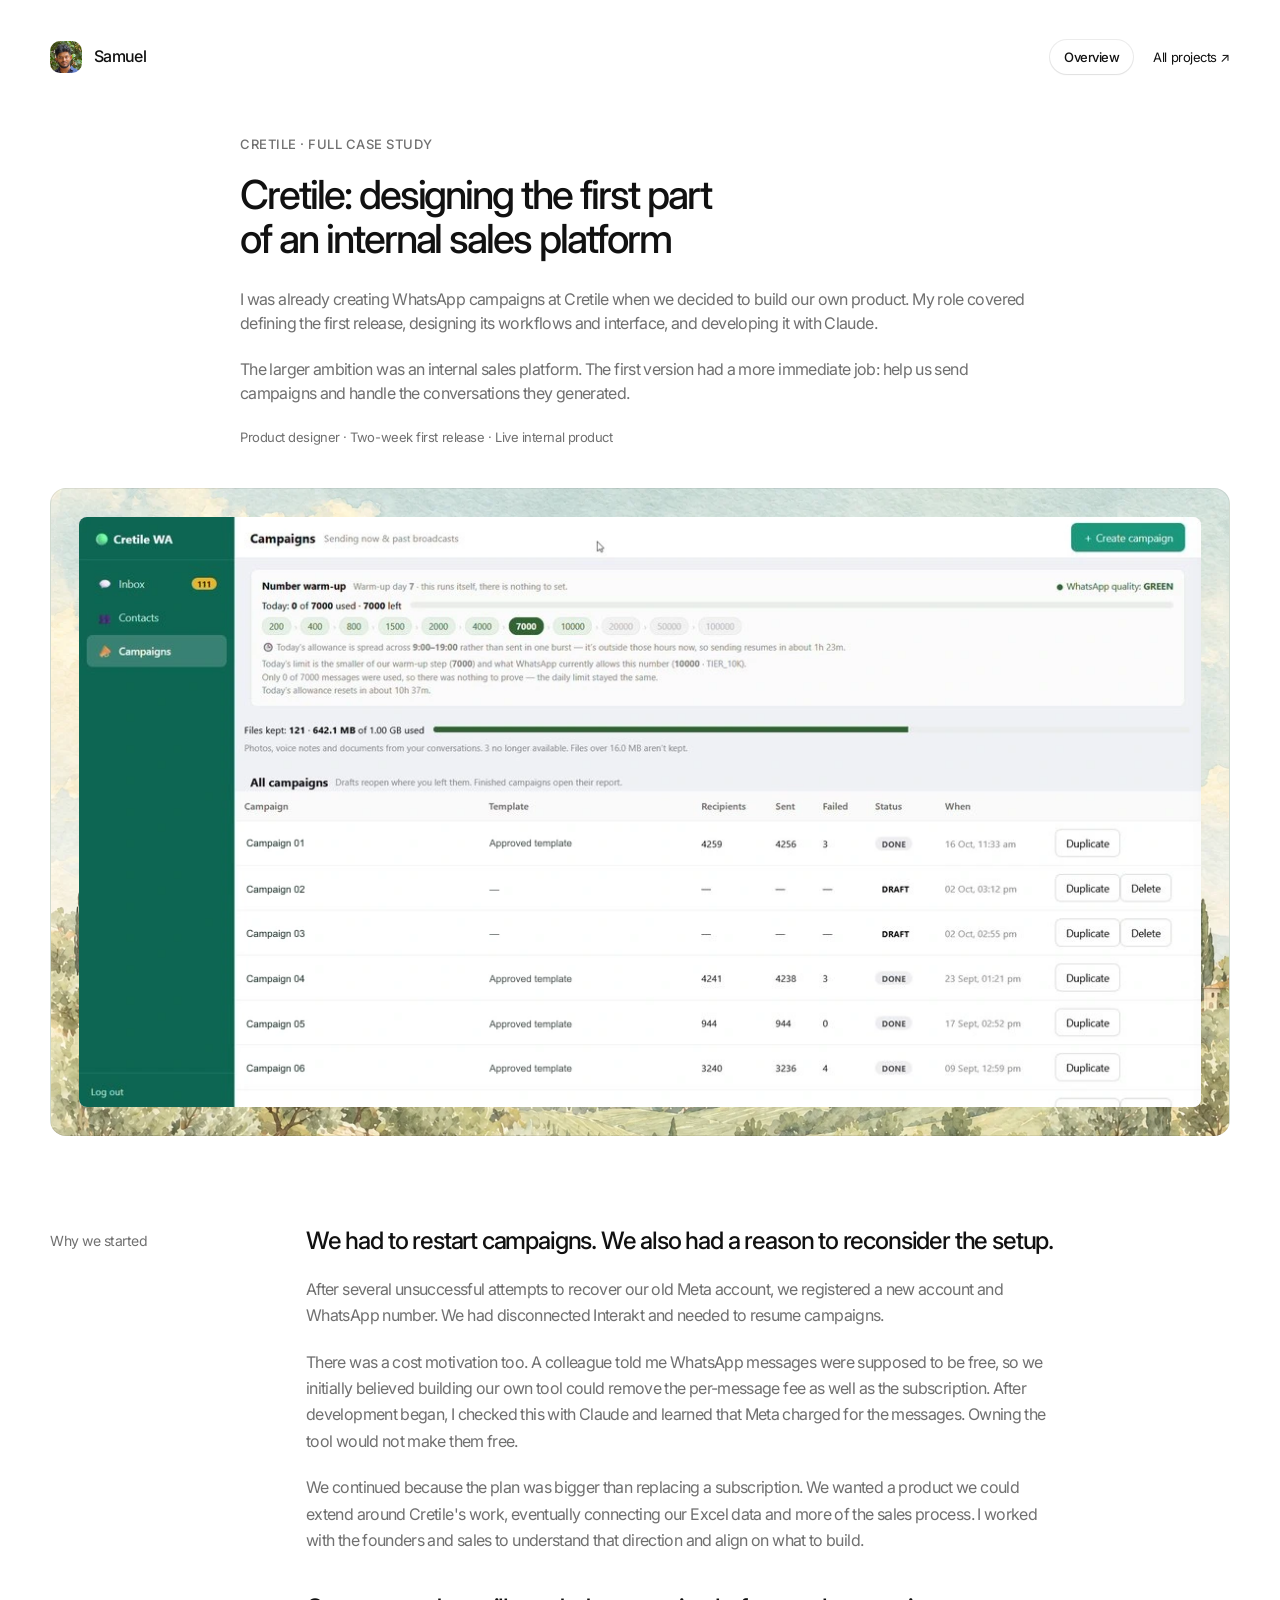
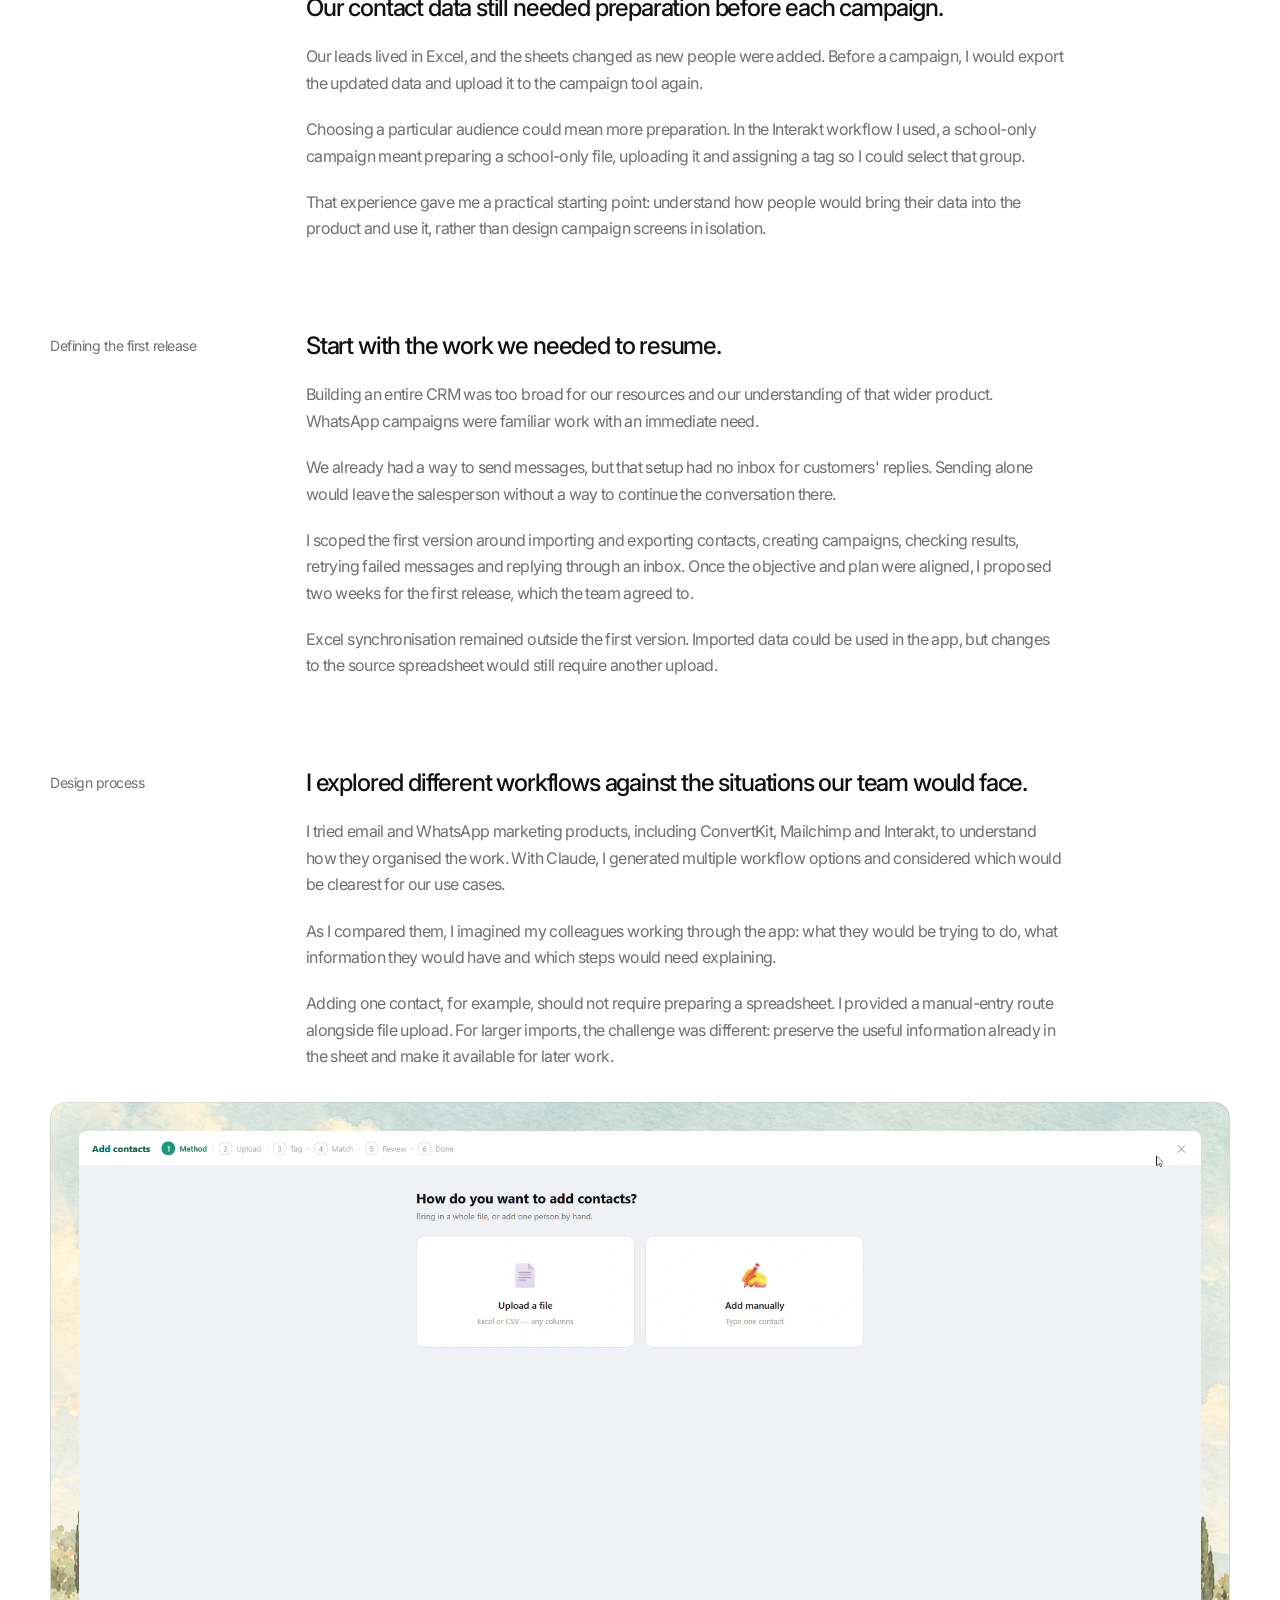
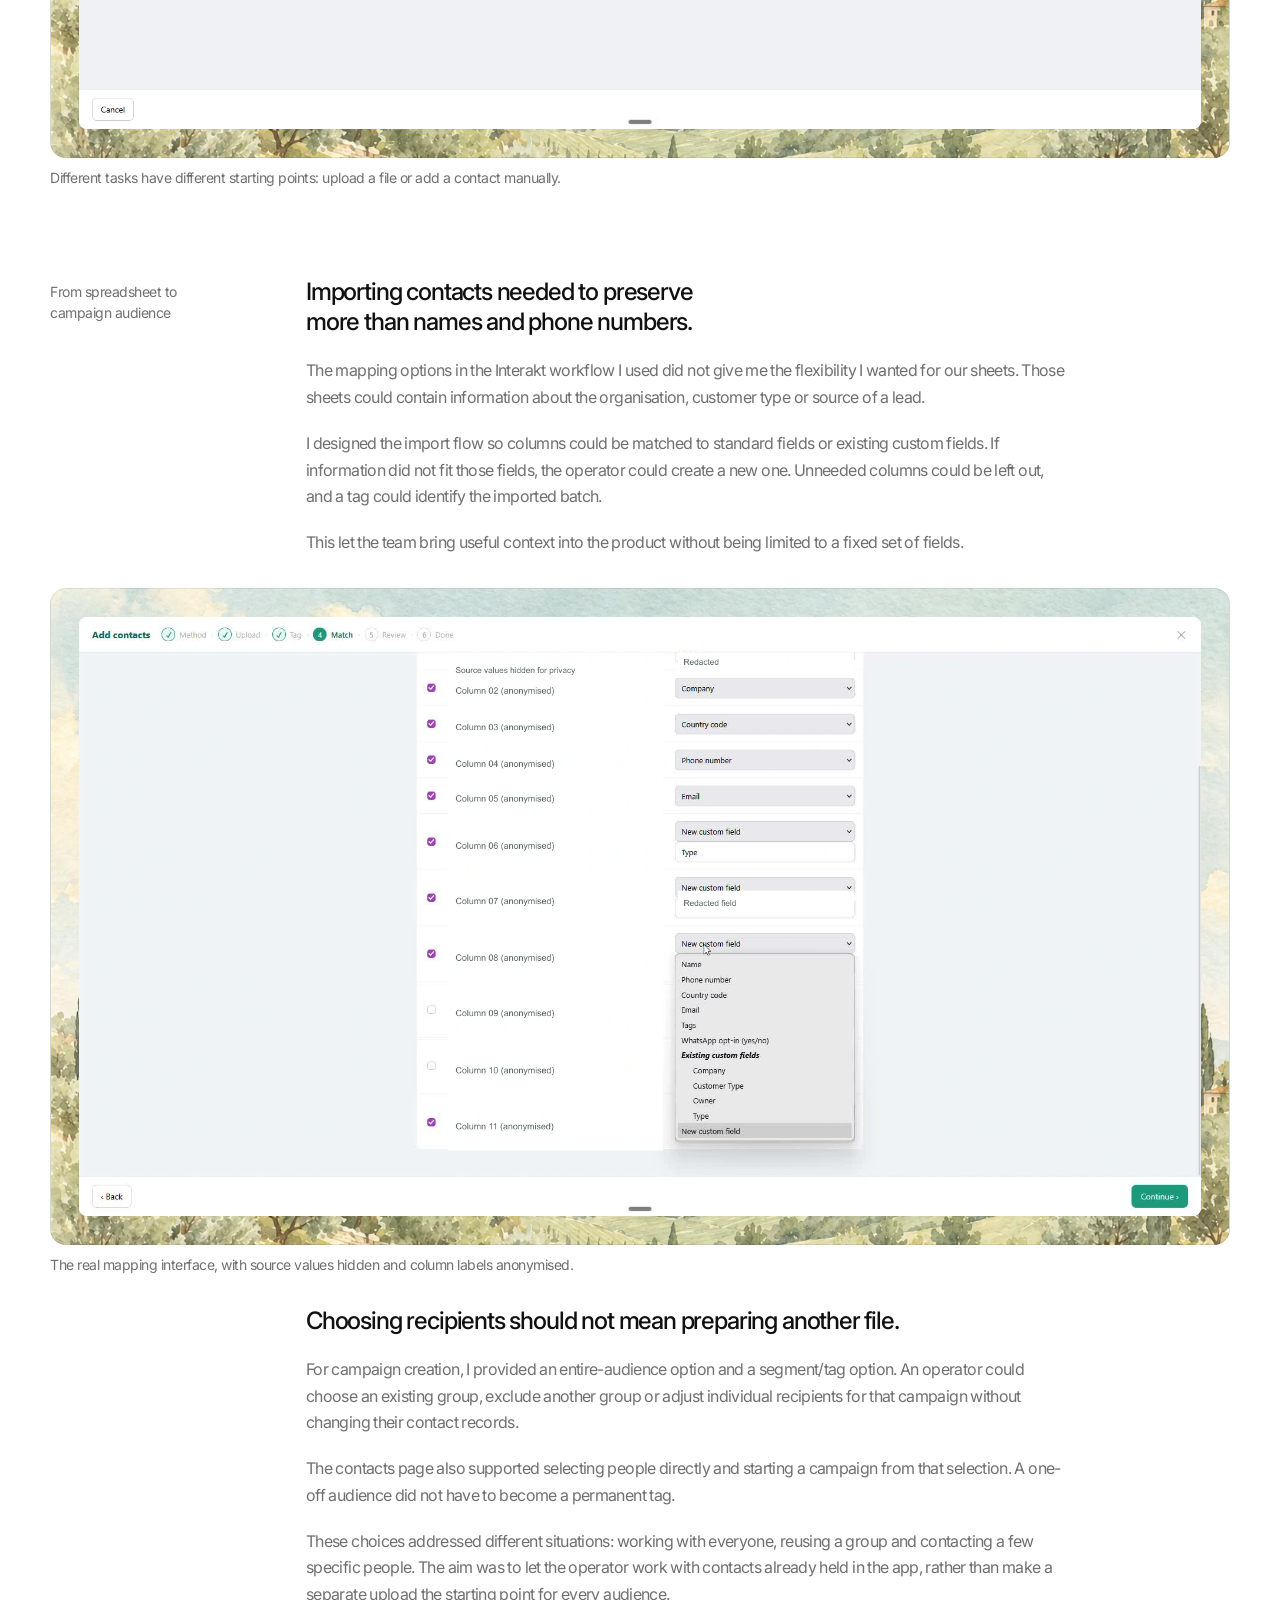
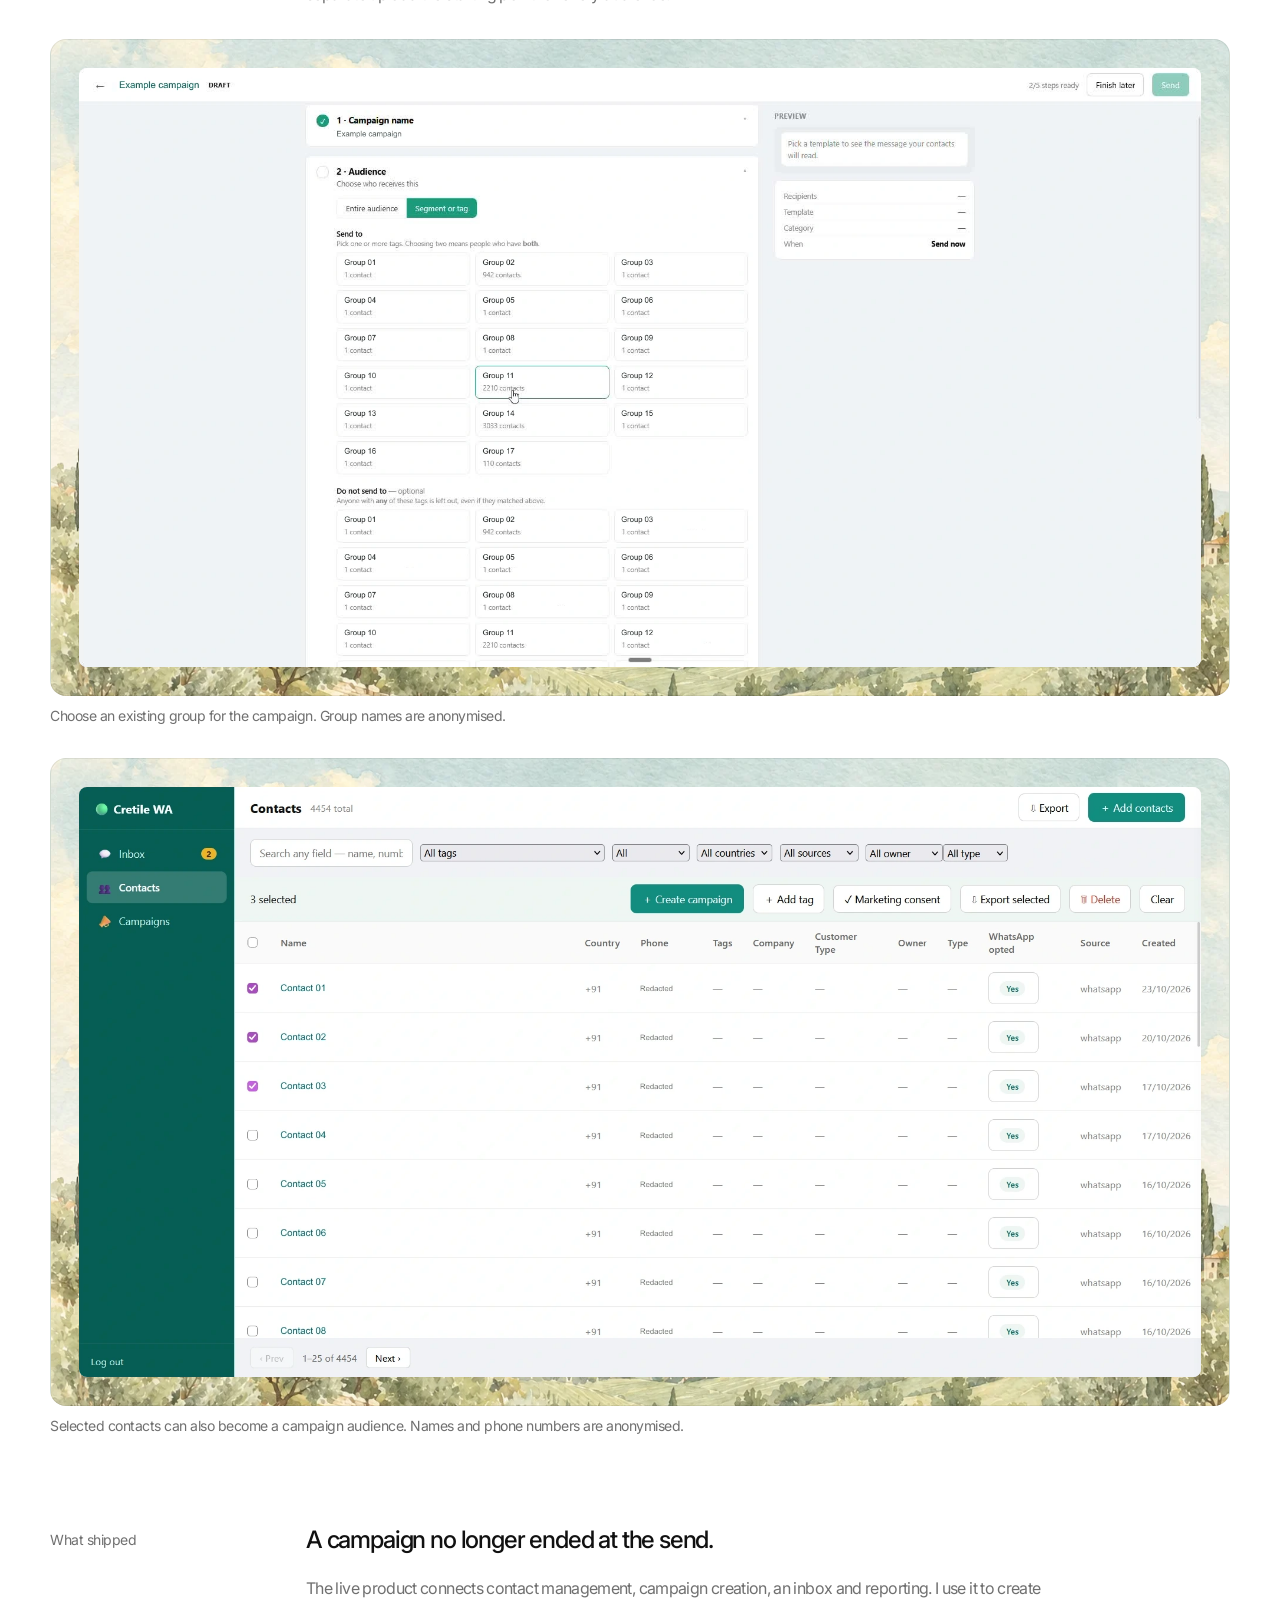
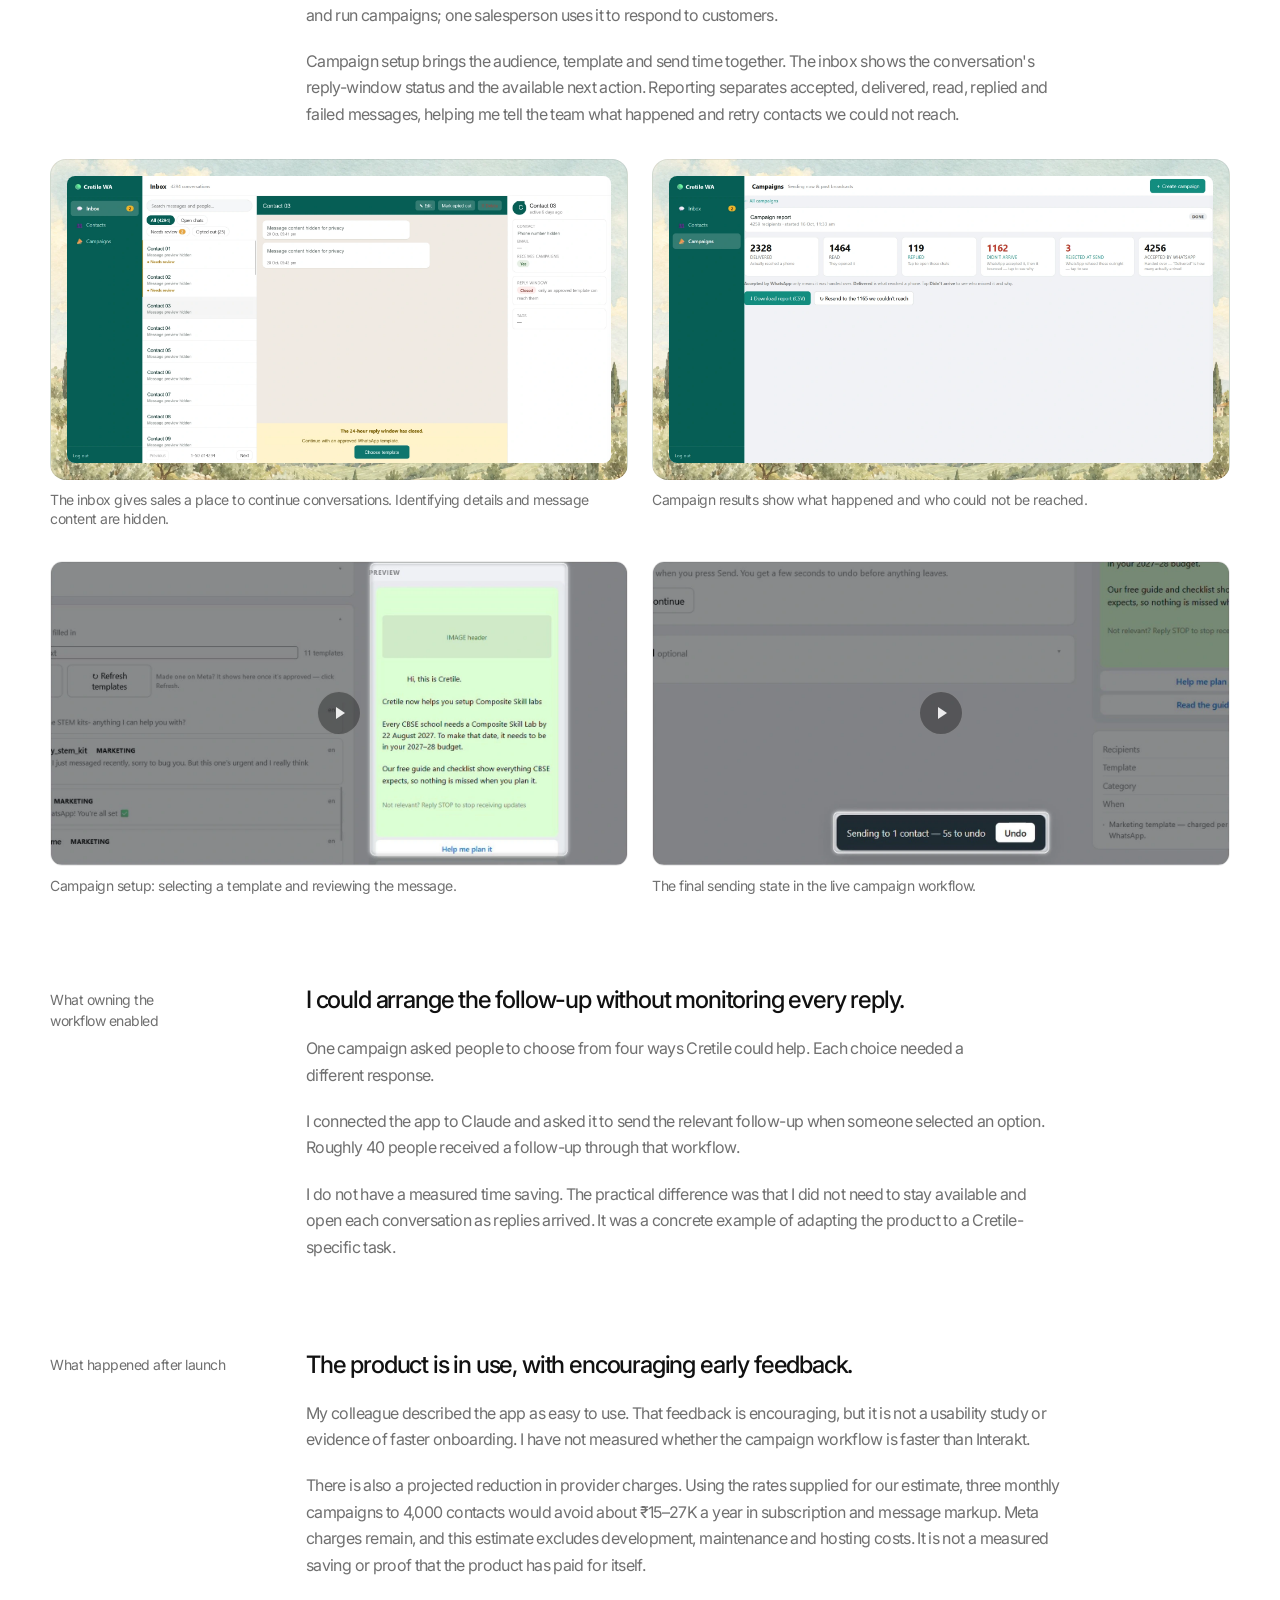
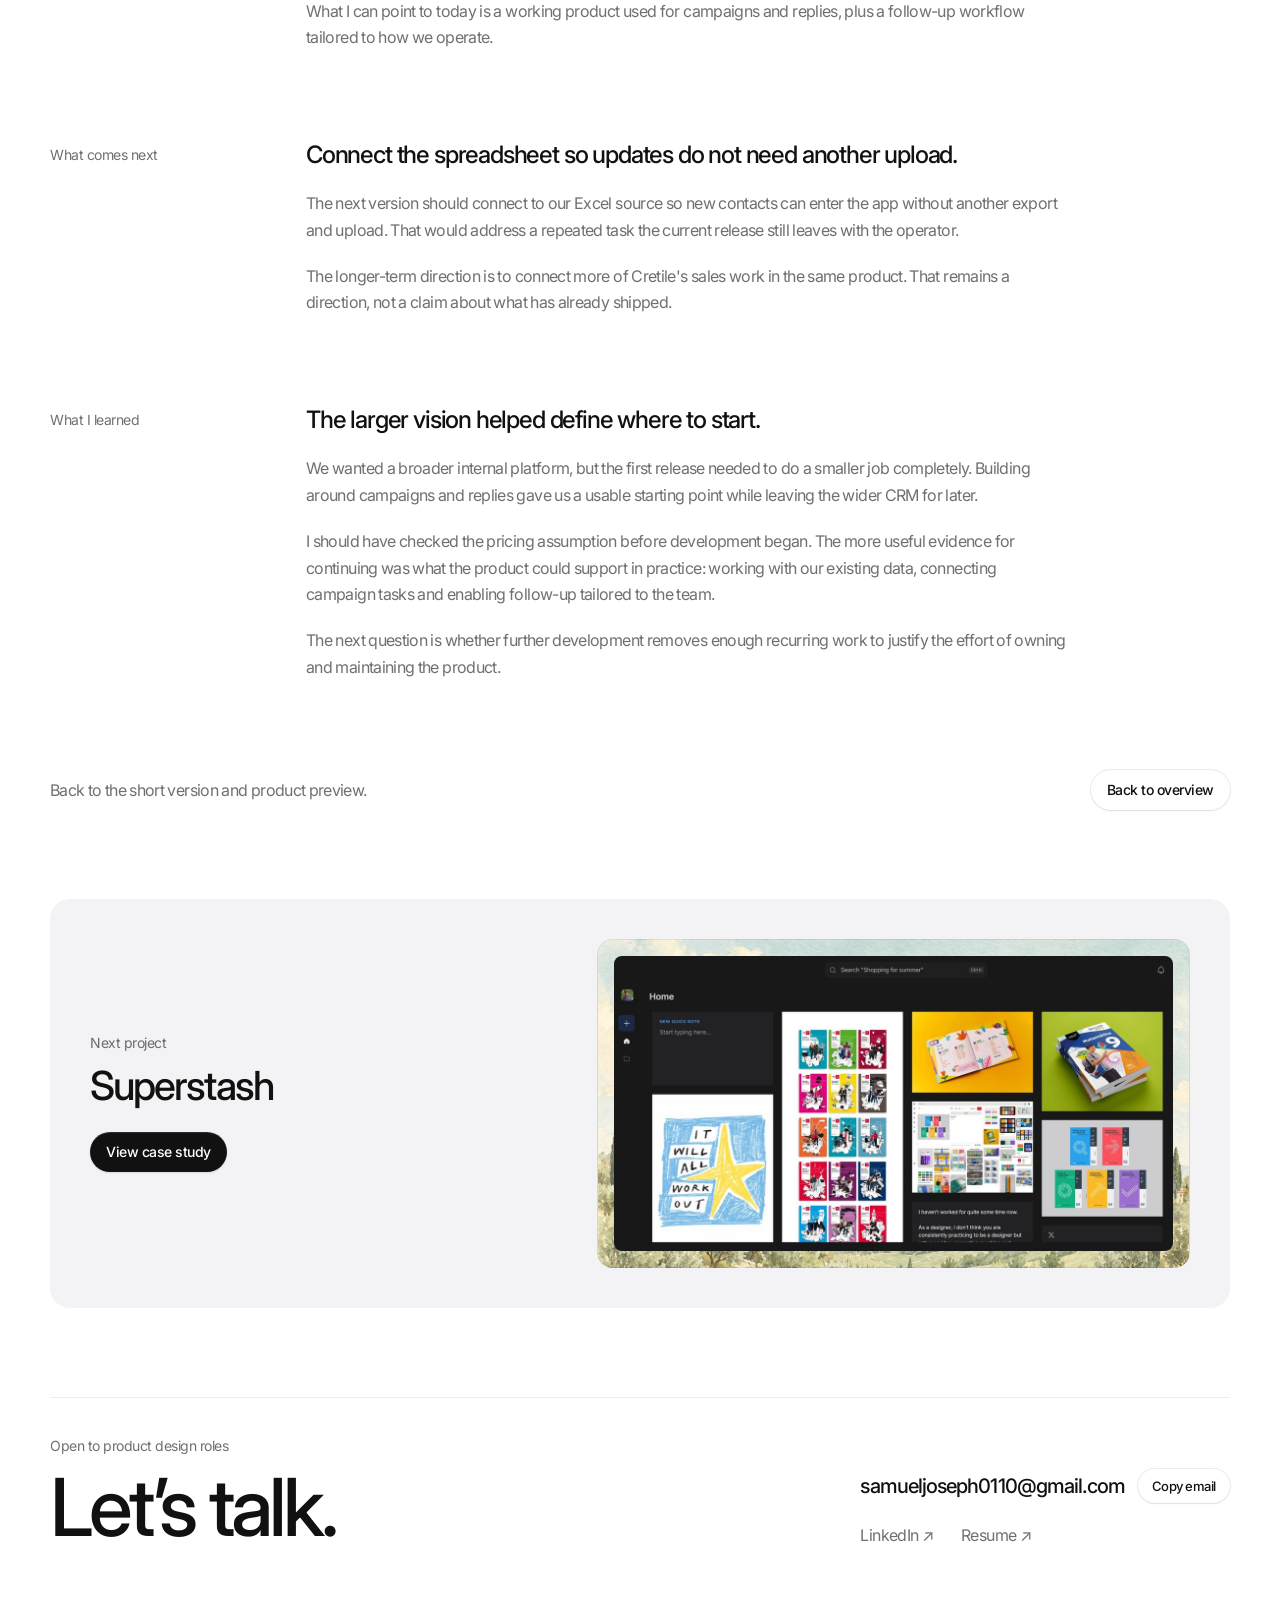
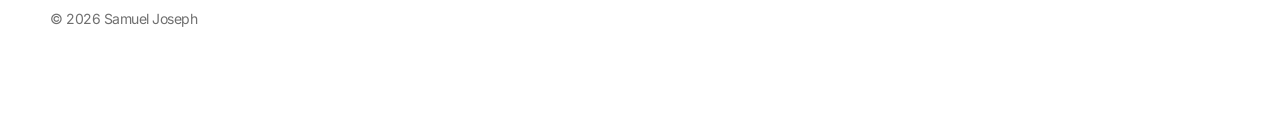
==== commit b83de8de: "style: remove arrows from labelled portfolio buttons" ====
--- a/cretile-case-study.html
+++ b/cretile-case-study.html
@@ -24,7 +24,7 @@
 </head>
 <body class="wa-case wa-story"><a class="wa-skip" href="#story">Skip to content</a>
 <main class="page"><div class="container">
-<nav class="topnav" aria-label="Project navigation"><a class="brand" href="index.html"><span class="brand-mark"></span><span class="t-h16">Samuel</span></a><div class="wa-nav-links"><a class="btn btn-secondary btn-sm" href="whatsapp-campaigns.html#top"><span aria-hidden="true">←</span>Overview</a><a class="wa-all-projects" href="index.html#work">All projects <span aria-hidden="true">↗</span></a></div></nav>
+<nav class="topnav" aria-label="Project navigation"><a class="brand" href="index.html"><span class="brand-mark"></span><span class="t-h16">Samuel</span></a><div class="wa-nav-links"><a class="btn btn-secondary btn-sm" href="whatsapp-campaigns.html#top">Overview</a><a class="wa-all-projects" href="index.html#work">All projects <span aria-hidden="true">↗</span></a></div></nav>
 <header class="project-intro wa-story-opening" id="story"><div class="project-intro-inner wa-story-opening-copy"><span class="wa-eyebrow">Cretile · Full case study</span><h1 class="t-display">Cretile: designing the first part of an internal sales platform</h1><p class="t-body">I was already creating WhatsApp campaigns at Cretile when we decided to build our own product. My role covered defining the first release, designing its workflows and interface, and developing it with Claude.</p>
 <p class="t-body">The larger ambition was an internal sales platform. The first version had a more immediate job: help us send campaigns and handle the conversations they generated.</p><p class="wa-story-meta">Product designer · Two-week first release · Live internal product</p></div></header>
 <figure class="media-figure wa-story-media">
@@ -93,13 +93,13 @@
 <p class="t-body">We wanted a broader internal platform, but the first release needed to do a smaller job completely. Building around campaigns and replies gave us a usable starting point while leaving the wider CRM for later.</p>
 <p class="t-body">I should have checked the pricing assumption before development began. The more useful evidence for continuing was what the product could support in practice: working with our existing data, connecting campaign tasks and enabling follow-up tailored to the team.</p>
 <p class="t-body">The next question is whether further development removes enough recurring work to justify the effort of owning and maintaining the product.</p></div></div></section>
-<section class="sec wa-story-return"><p class="t-body">Back to the short version and product preview.</p><a class="btn btn-secondary" href="whatsapp-campaigns.html#top"><span class="btn-icon" aria-hidden="true">←</span>Back to overview</a></section>
+<section class="sec wa-story-return"><p class="t-body">Back to the short version and product preview.</p><a class="btn btn-secondary" href="whatsapp-campaigns.html#top">Back to overview</a></section>
     <section class="sec">
       <a class="next-project" href="superstash.html">
         <div class="next-text">
           <span class="t-small muted">Next project</span>
           <span class="t-display">Superstash</span>
-          <span class="btn btn-primary">View case study<span class="btn-icon" aria-hidden="true">→</span></span>
+          <span class="btn btn-primary">View case study</span>
         </div>
         <div class="next-preview interface-stage"><div class="interface-viewport"><img src="assets/superstash-screen.jpg" alt="" loading="lazy"></div></div>
       </a>
--- a/styles.css
+++ b/styles.css
@@ -330,6 +330,26 @@
 @media (max-width: 640px) {
   .contact-main { grid-template-columns: minmax(0, 1fr); }
   .contact-email { font-size: 18px; overflow-wrap: anywhere; }
+}
+
+/* Footer game stage: an oval that plays a demo and expands in place. game-stage.js sets the height. */
+.game-stage { display: none; position: relative; width: 100%; margin-bottom: var(--block-gap); border-radius: 50%; overflow: hidden; background: #7DB956; cursor: pointer; transition: height .45s cubic-bezier(.2, .7, .2, 1), border-radius .45s cubic-bezier(.2, .7, .2, 1), transform .25s ease; -webkit-tap-highlight-color: transparent; }
+.game-stage.is-ready { display: block; }
+.game-stage.is-open { border-radius: 24px; cursor: default; }
+.game-stage:focus-visible { outline: 2px solid var(--ink); outline-offset: 4px; }
+@media (hover: hover) { .game-stage.is-ready:not(.is-open):hover { transform: scale(1.01); } }
+.game-screen { position: absolute; inset: 0; }
+.game-screen canvas { display: block; width: 100%; height: 100%; touch-action: manipulation; }
+.game-cta { position: absolute; left: 50%; top: 50%; z-index: 1; transform: translate(-50%, -50%); pointer-events: none; }
+.game-stage.is-open .game-cta { display: none; }
+.game-close { display: none; position: absolute; top: 12px; right: 12px; z-index: 2; }
+.game-stage.is-open .game-close { display: inline-flex; }
+.penalty-card { position: absolute; left: 50%; top: 50%; z-index: 2; transform: translate(-50%, -50%); display: flex; flex-direction: column; align-items: center; gap: 12px; padding: 20px 28px; border-radius: 16px; background: var(--white); box-shadow: 0 8px 24px rgba(0, 0, 0, .18); cursor: default; }
+.penalty-card[hidden] { display: none; }
+.penalty-score { font-weight: 500; font-size: 20px; white-space: nowrap; }
+@media (prefers-reduced-motion: reduce) {
+  .game-stage { transition: none; }
+  .game-stage.is-ready:not(.is-open):hover { transform: none; }
 }
 
 /* Optical tracking. Letter-spacing set on .page in em is converted to px at 16px and inherited,
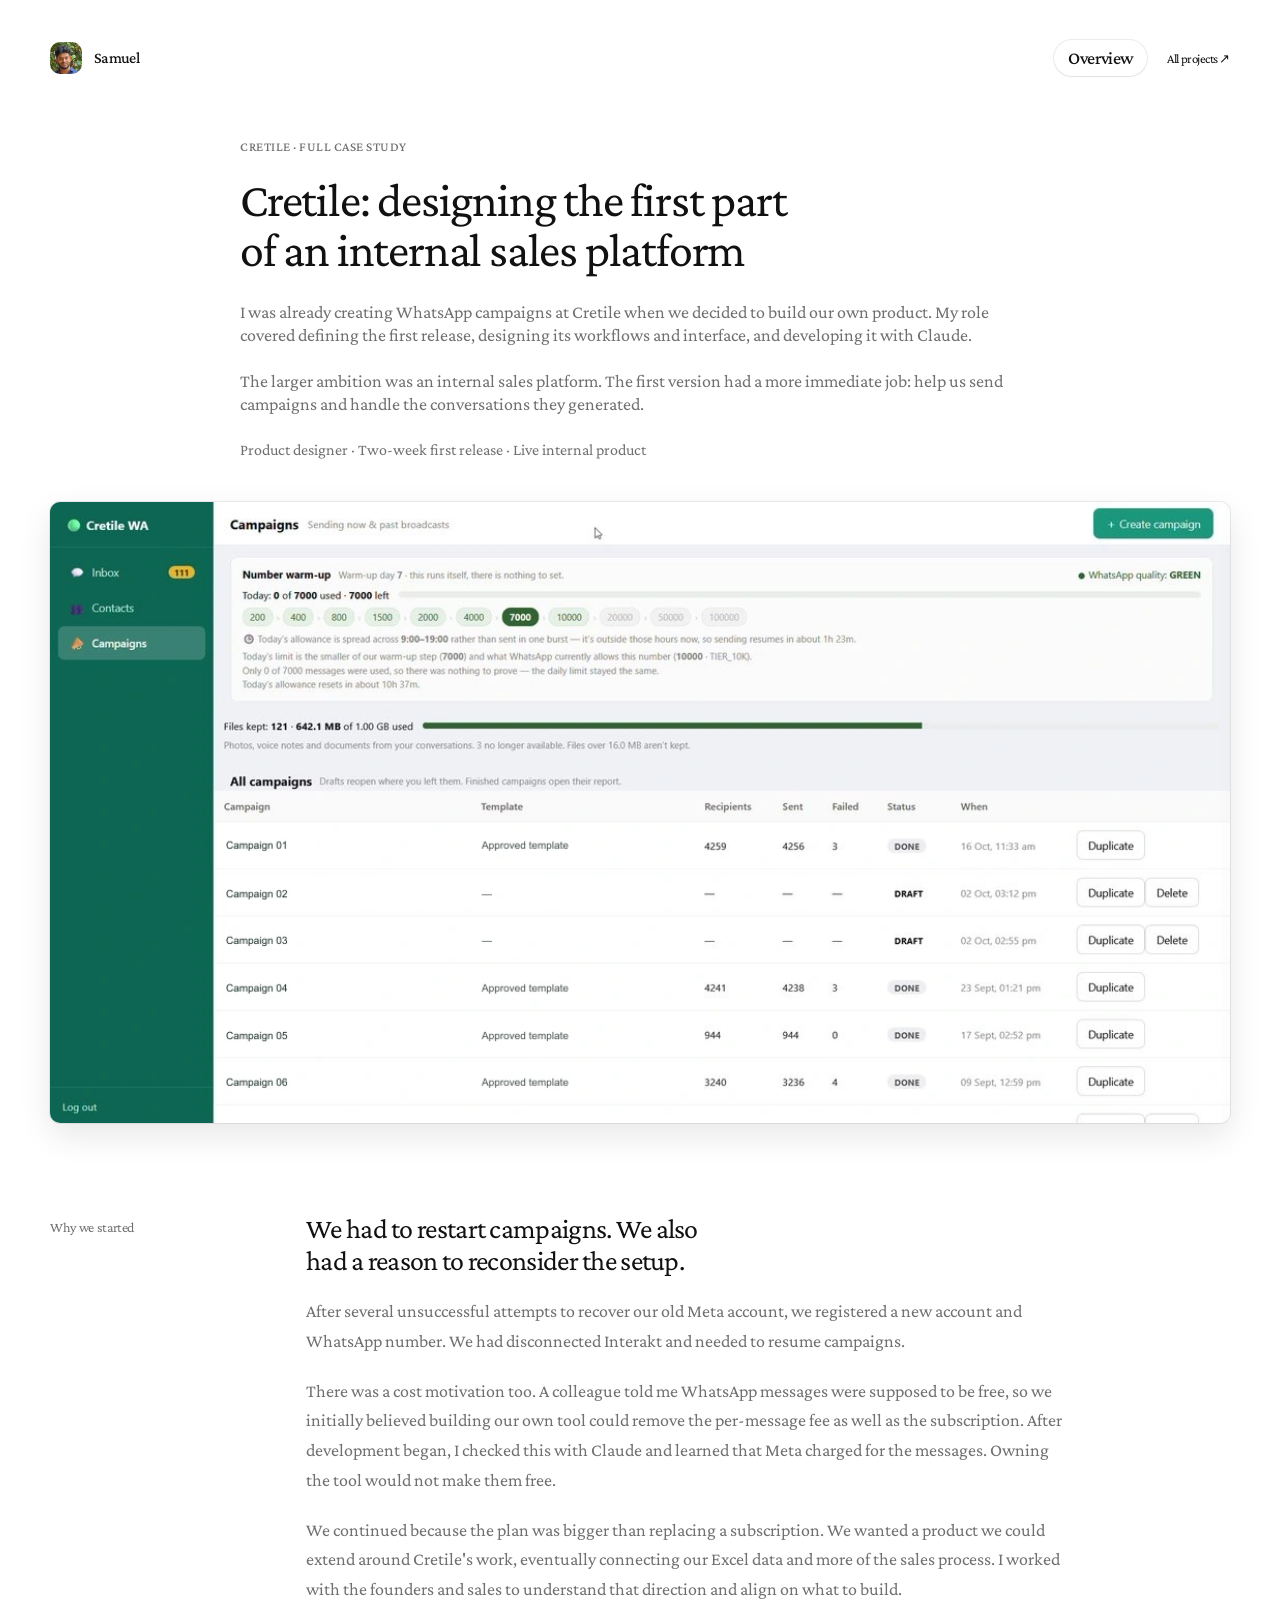
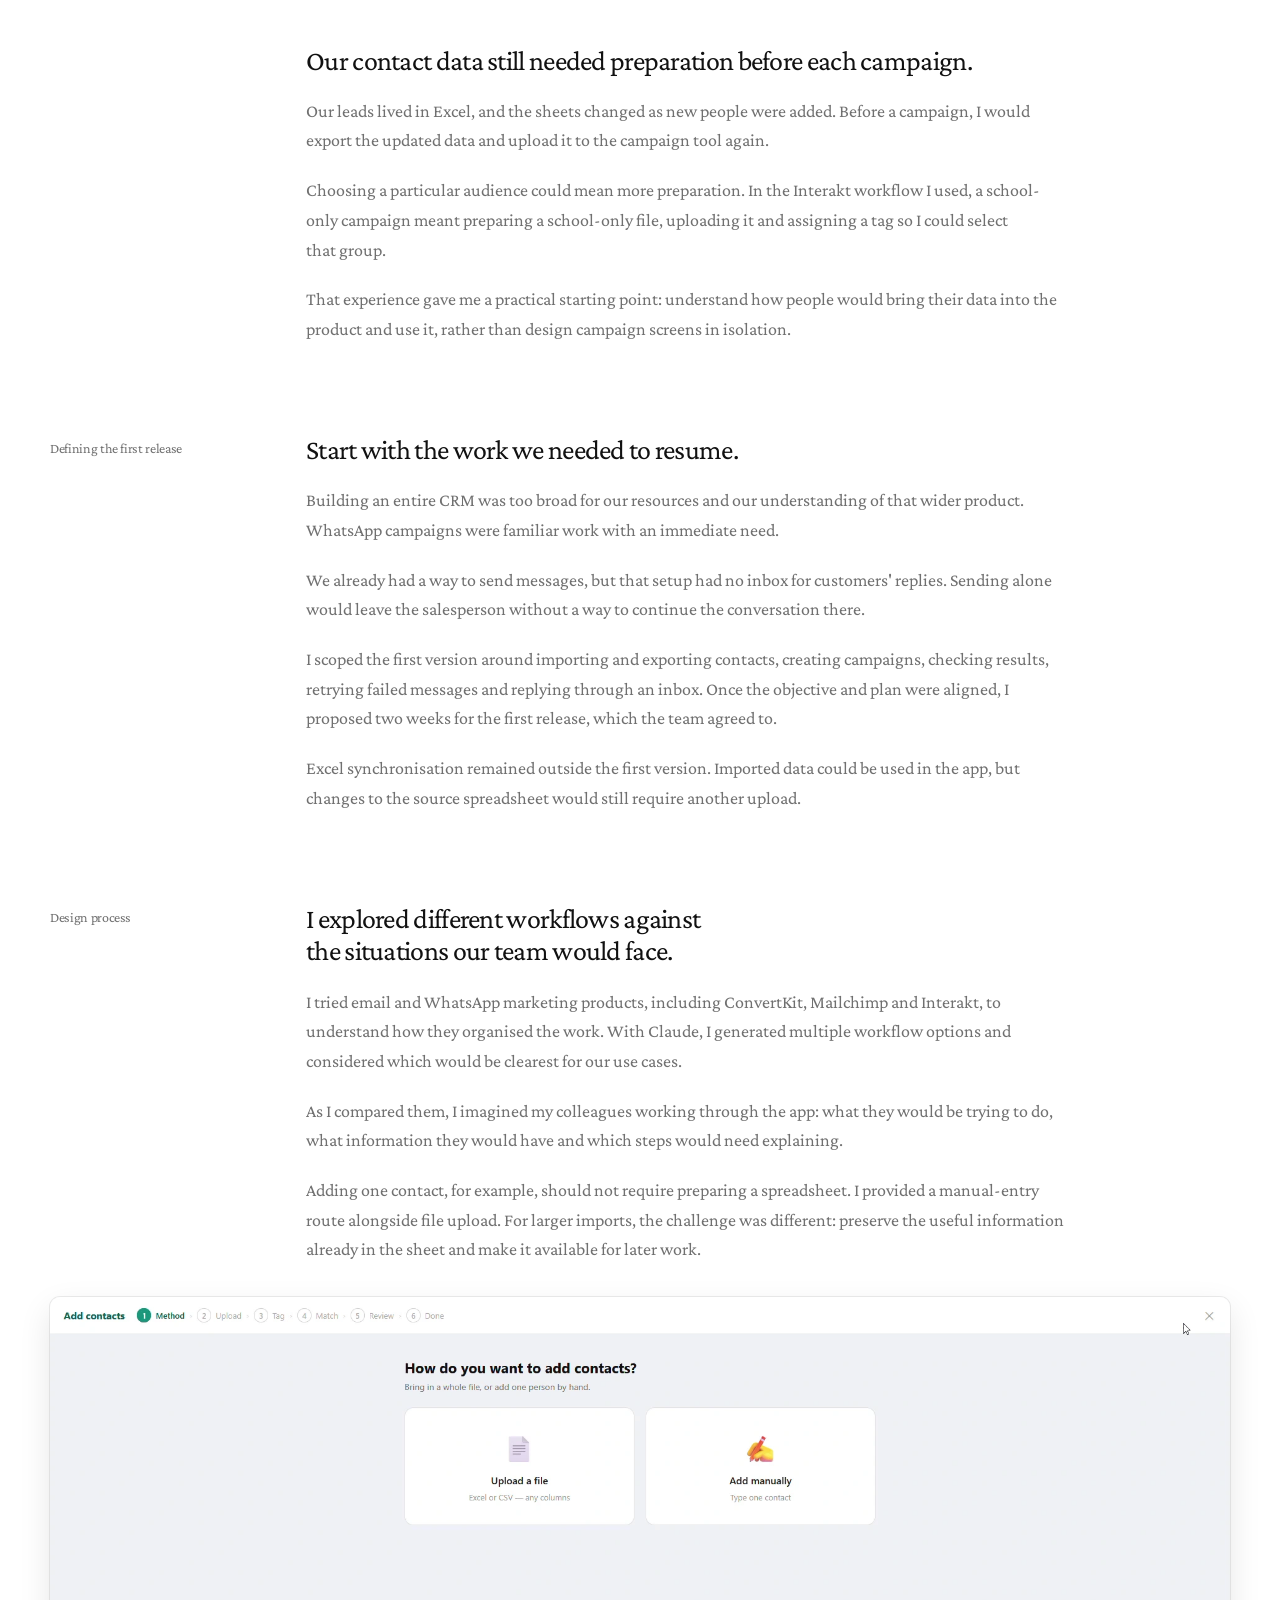
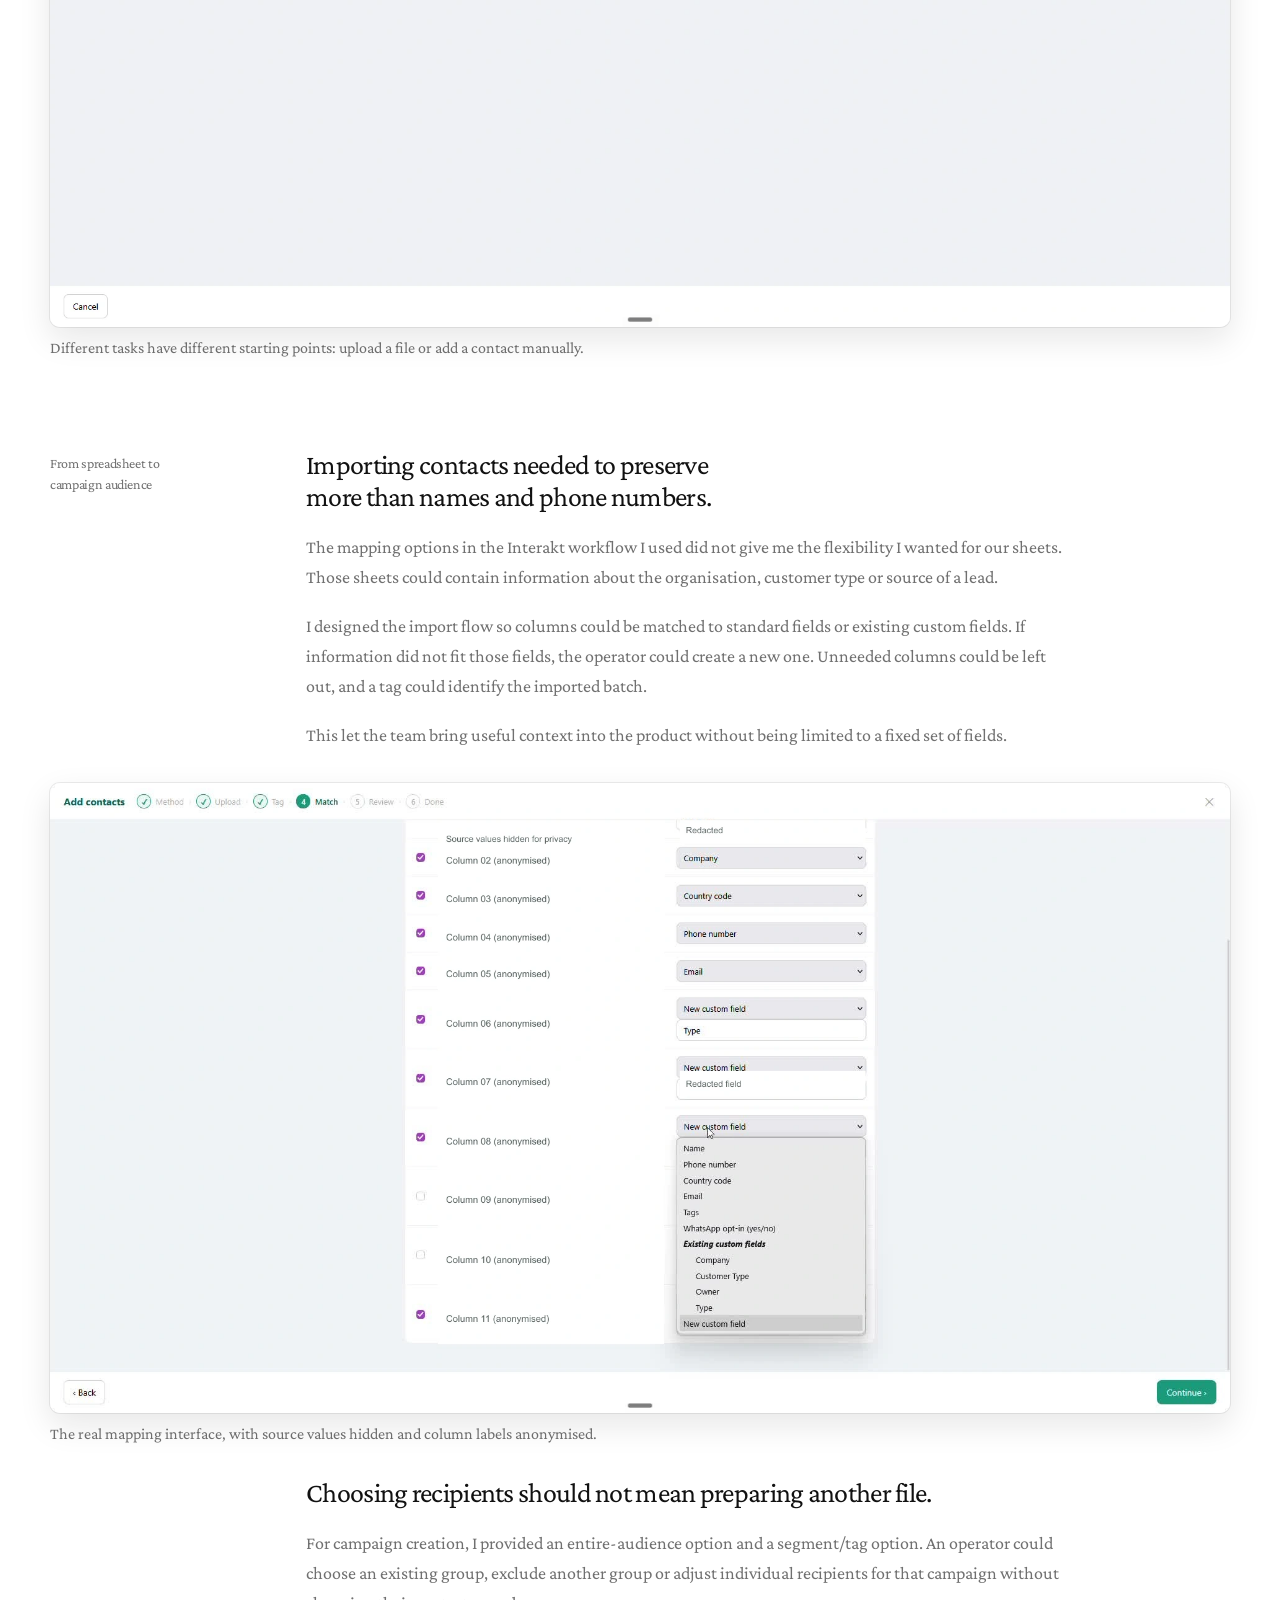
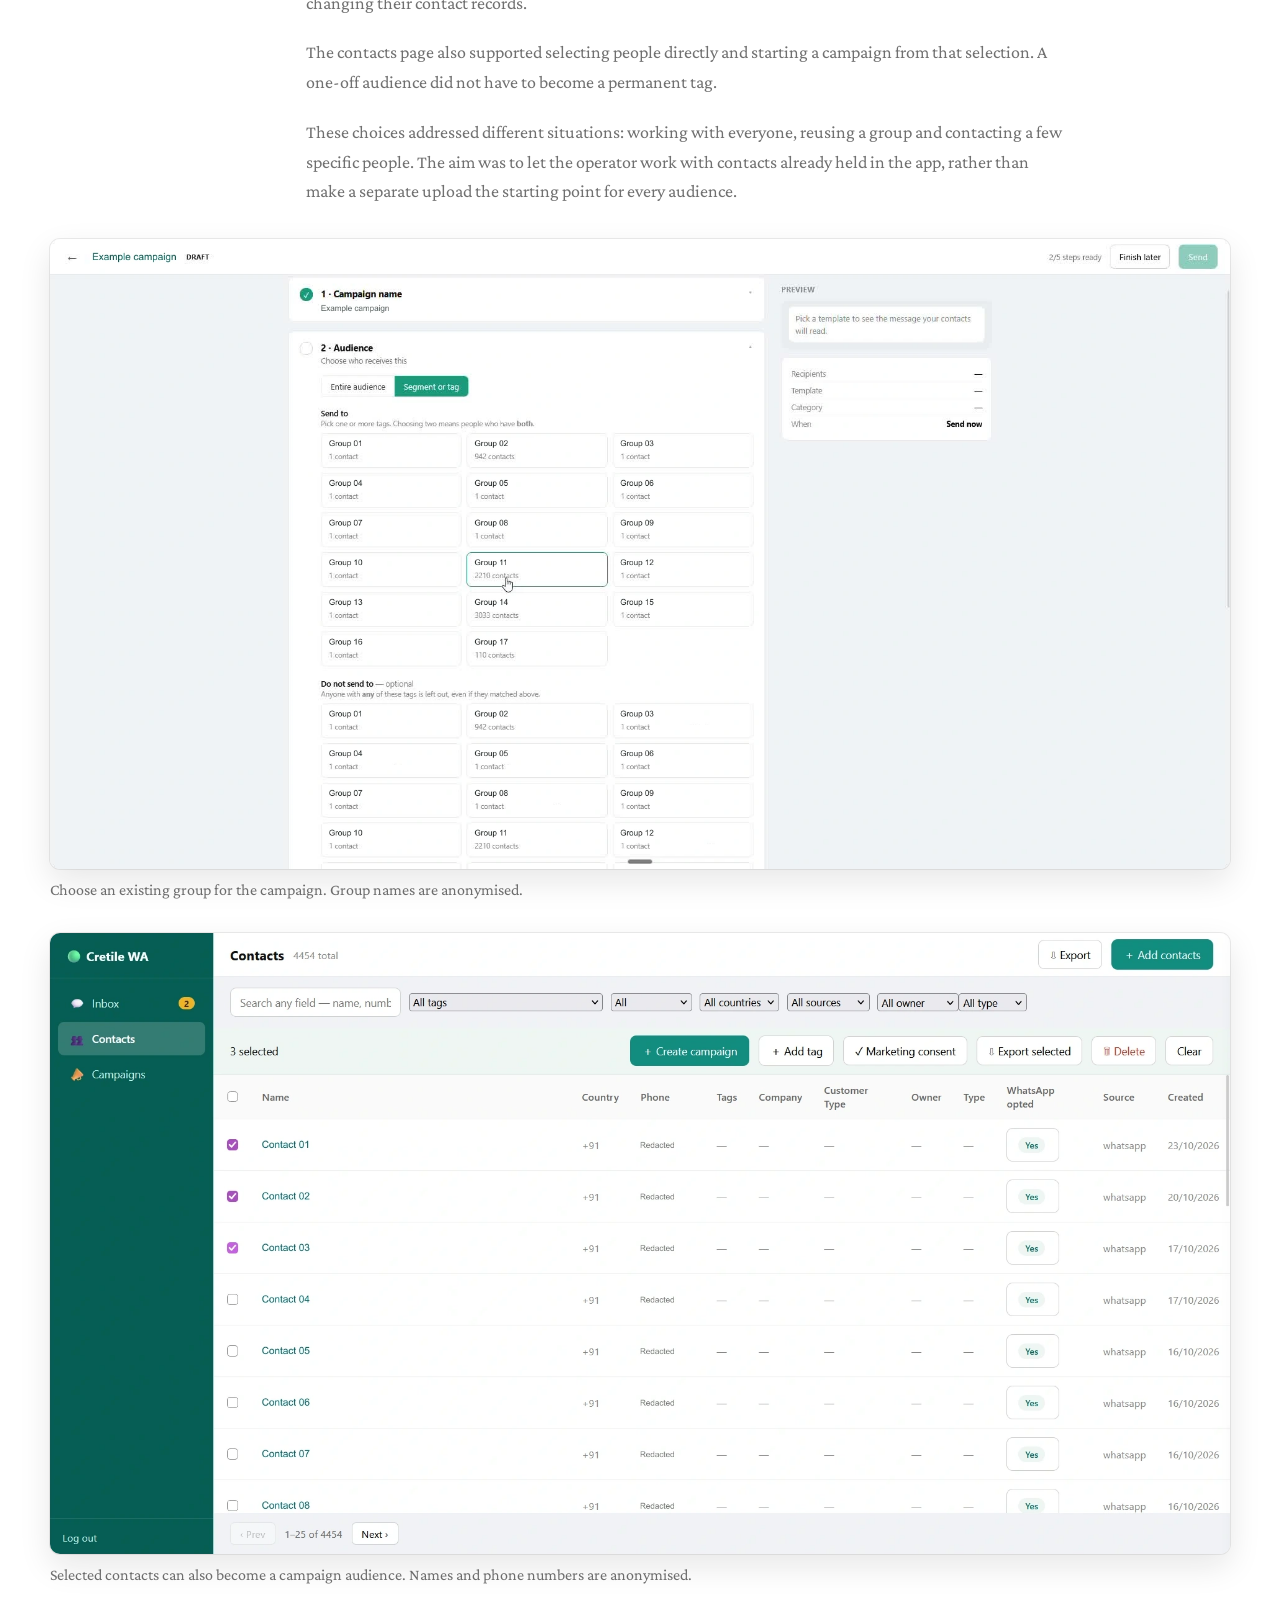
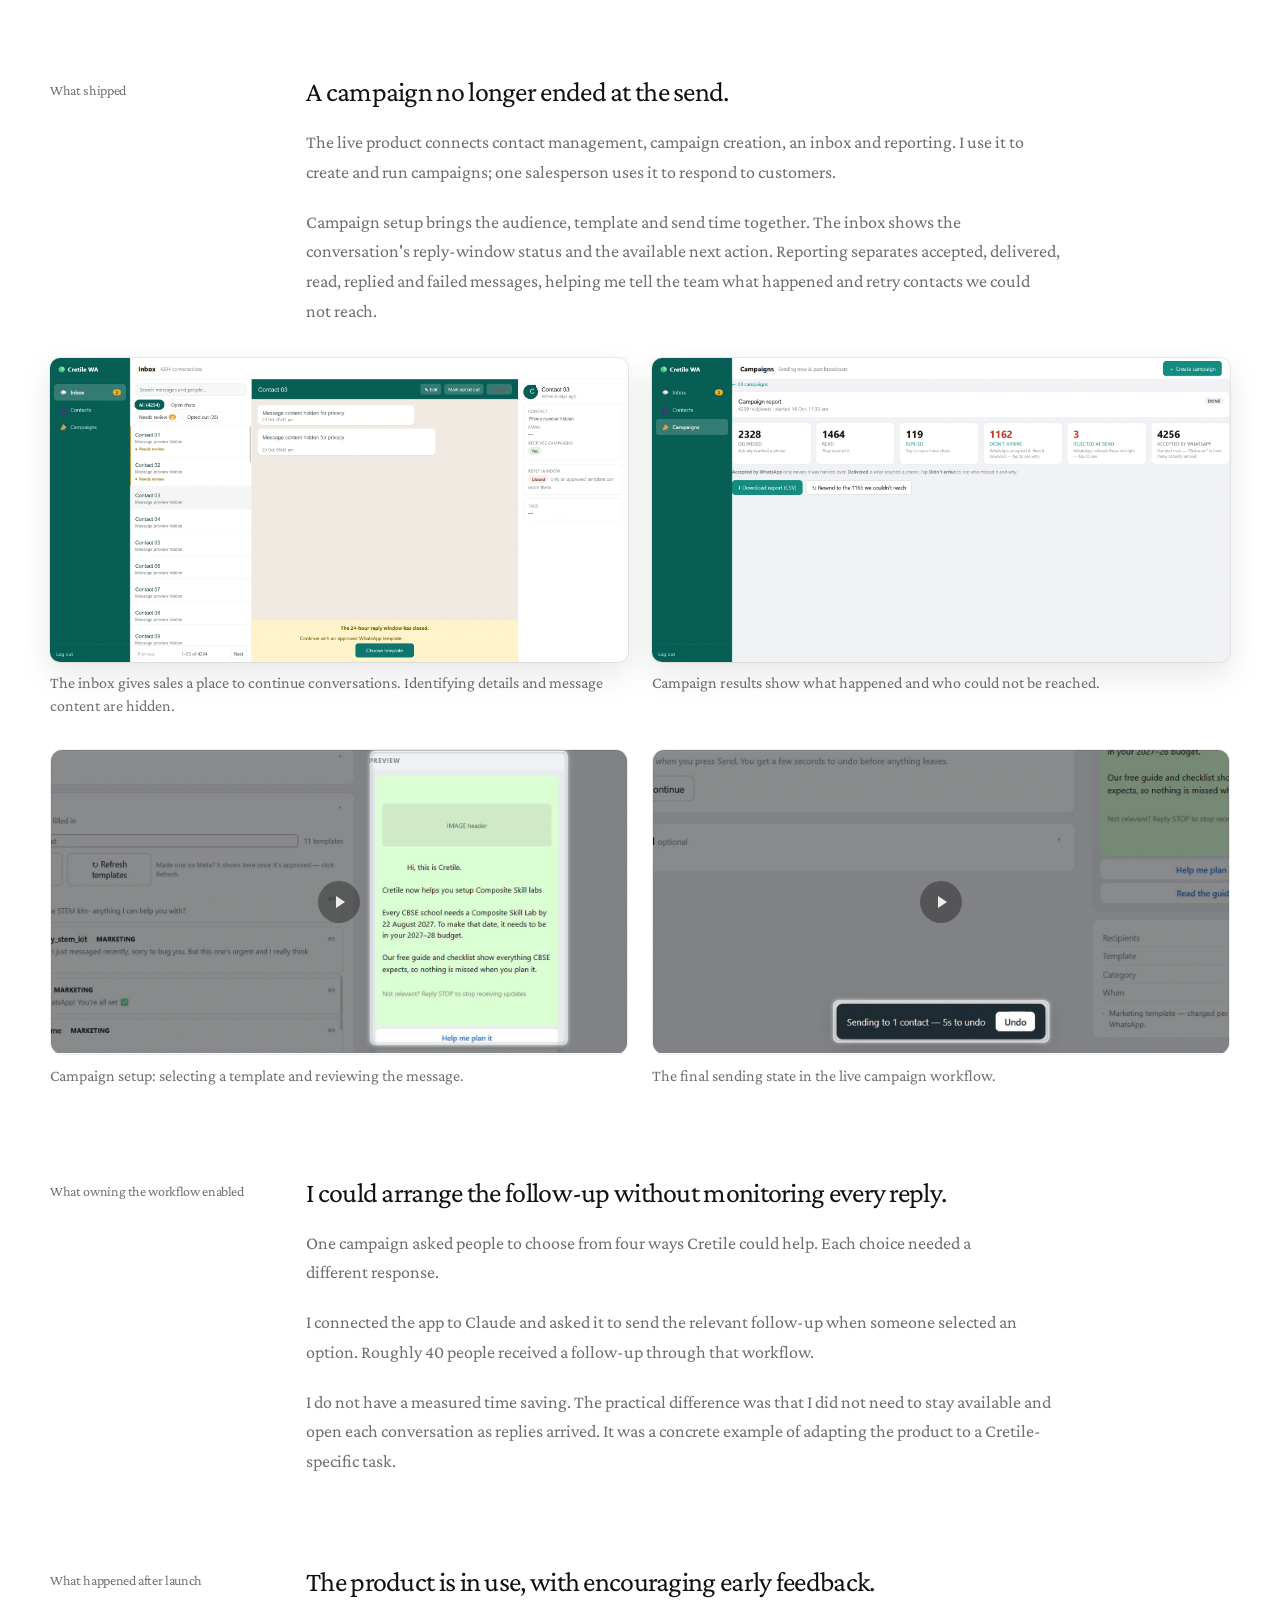
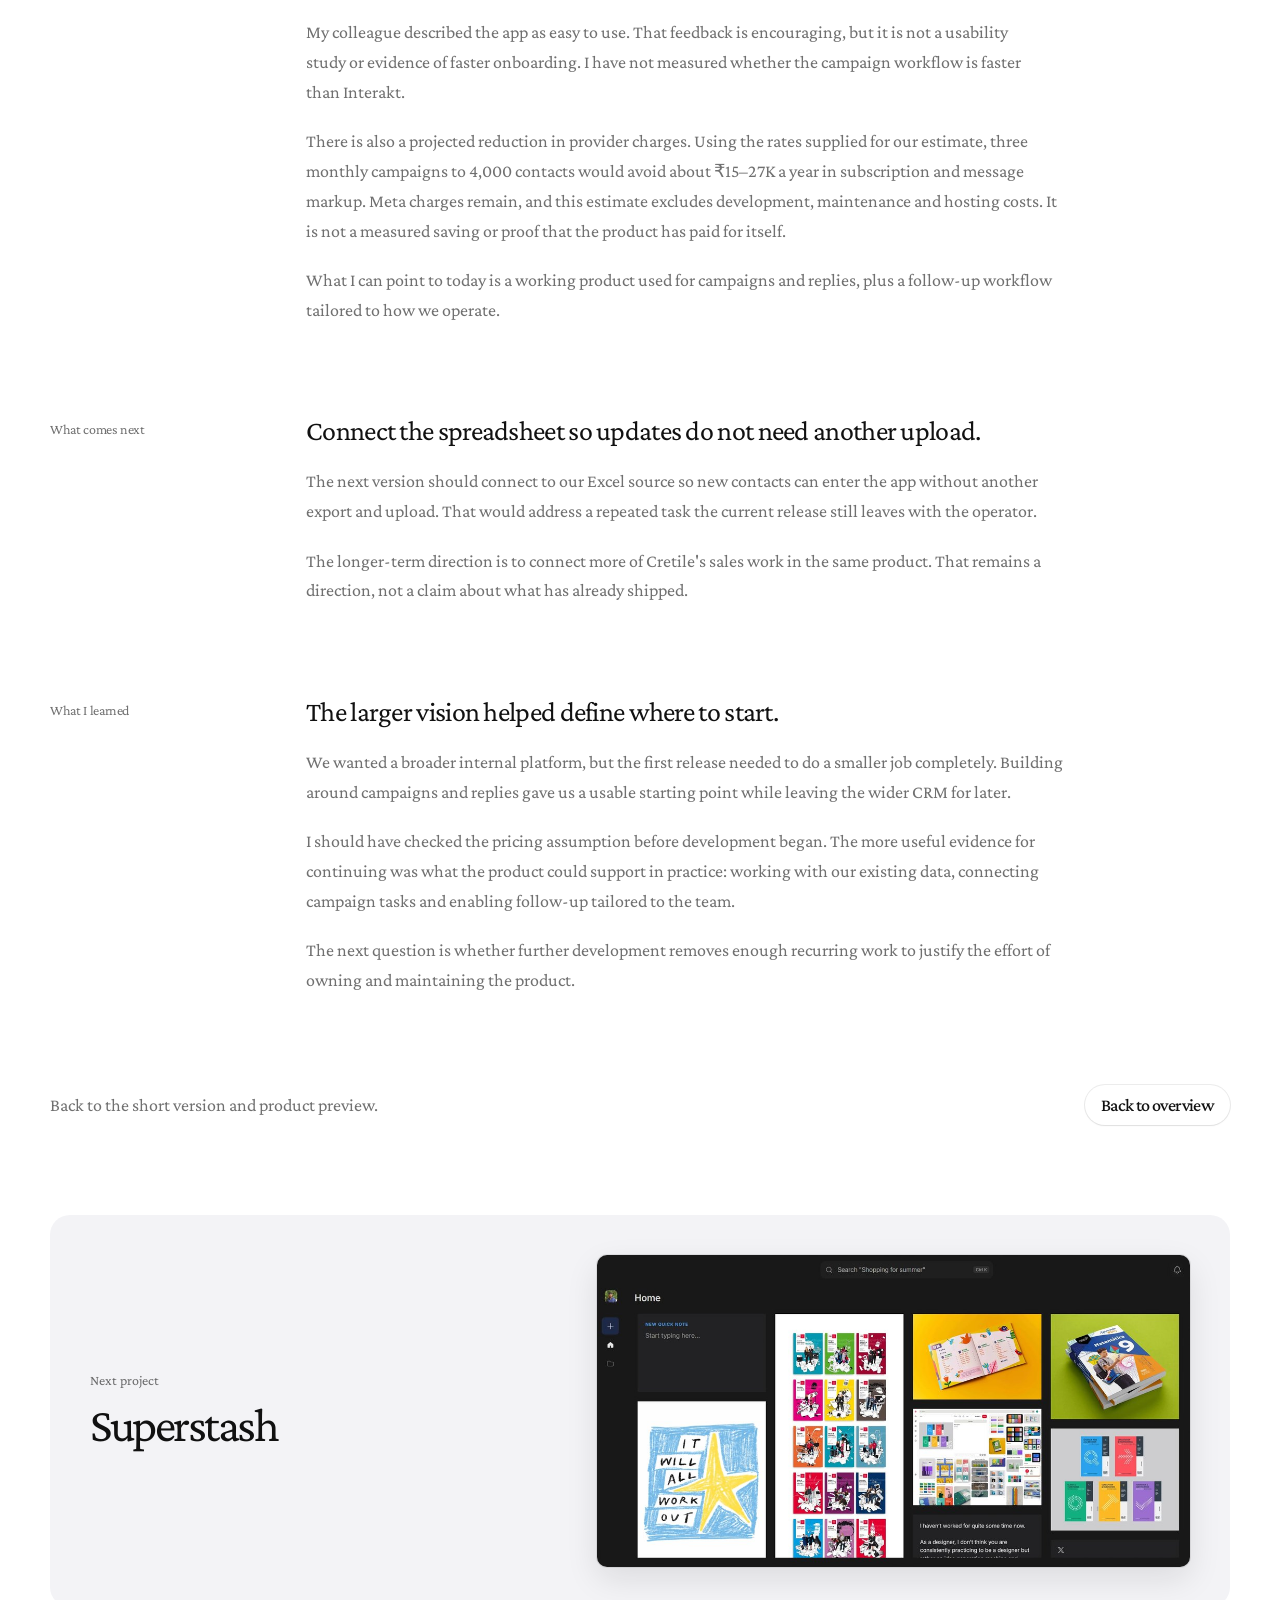
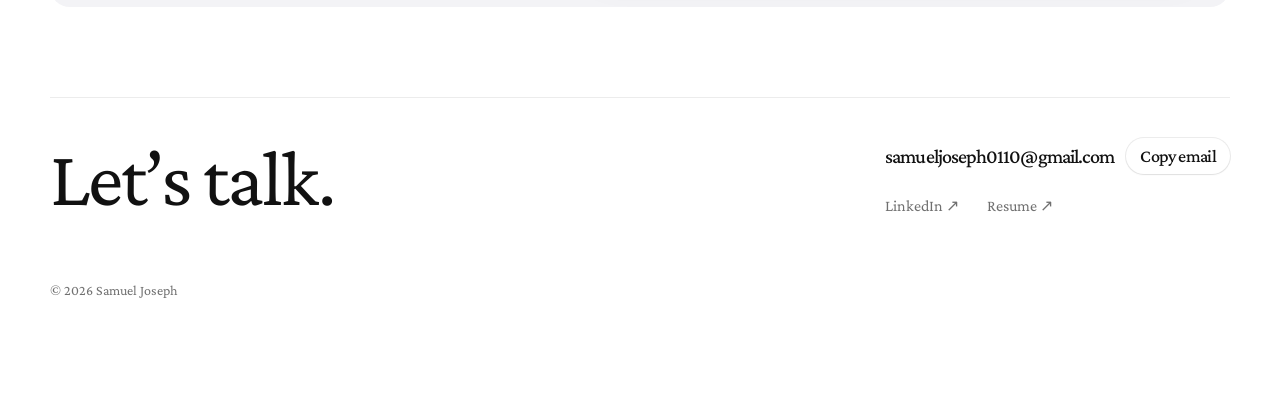
==== commit 49242ff9: "Complete Superstash case study and refresh portfolio design" ====
--- a/cretile-case-study.html
+++ b/cretile-case-study.html
@@ -16,11 +16,9 @@
 <meta property="og:image:width" content="1200">
 <meta property="og:image:height" content="630">
 <meta name="twitter:card" content="summary_large_image">
-<link rel="preconnect" href="https://fonts.googleapis.com">
-<link rel="preconnect" href="https://fonts.gstatic.com" crossorigin>
-<link href="https://fonts.googleapis.com/css2?family=Inter:ital,wght@0,400;0,500;0,600;1,400&display=swap" rel="stylesheet">
-<link rel="stylesheet" href="styles.css?v=20261029-controls">
-<link rel="stylesheet" href="cretile-overview.css?v=20261029-controls">
+<link rel="preload" href="assets/fonts/crimson-pro-latin-variable.woff2" as="font" type="font/woff2" crossorigin>
+<link rel="stylesheet" href="styles.css?v=20261029-type-scale">
+<link rel="stylesheet" href="cretile-overview.css?v=20261029-type-scale">
 </head>
 <body class="wa-case wa-story"><a class="wa-skip" href="#story">Skip to content</a>
 <main class="page"><div class="container">
@@ -99,7 +97,6 @@
         <div class="next-text">
           <span class="t-small muted">Next project</span>
           <span class="t-display">Superstash</span>
-          <span class="btn btn-primary">View case study</span>
         </div>
         <div class="next-preview interface-stage"><div class="interface-viewport"><img src="assets/superstash-screen.jpg" alt="" loading="lazy"></div></div>
       </a>
@@ -109,7 +106,6 @@
       <div class="rule"></div>
       <div class="contact-main">
         <div class="contact-head">
-          <span class="t-small muted">Open to product design roles</span>
           <h2 class="contact-title">Let’s talk.</h2>
         </div>
         <div class="contact-actions">
--- a/styles.css
+++ b/styles.css
@@ -1,7 +1,31 @@
 /* Samuel Joseph Â· portfolio
-   One column, 1180px max. Inter at -4% tracking. Spacing comes from three tokens:
+   One column, 1180px max. Crimson Pro throughout.
+   Spacing comes from three tokens:
    --section-gap between sections, --block-gap between big blocks inside one,
    --head-gap between a section heading and its content. */
+/* Official Google Fonts Latin subsets, distributed with their OFL licenses. */
+@font-face {
+  font-family: 'Inter';
+  font-style: normal;
+  font-weight: 400 600;
+  font-display: swap;
+  src: url('assets/fonts/inter-latin-variable.woff2') format('woff2');
+}
+@font-face {
+  font-family: 'Crimson Pro';
+  font-style: normal;
+  font-weight: 200 900;
+  font-display: swap;
+  src: url('assets/fonts/crimson-pro-latin-variable.woff2') format('woff2');
+}
+@font-face {
+  font-family: 'Crimson Pro';
+  font-style: italic;
+  font-weight: 200 900;
+  font-display: swap;
+  src: url('assets/fonts/crimson-pro-latin-italic-variable.woff2') format('woff2');
+}
+
 :root {
   --bg: rgb(255, 255, 255);
   --surface: #F3F3F6;
@@ -14,11 +38,11 @@
   --hairline: rgba(17, 17, 17, 0.08);
   --tip-bg: rgb(30, 30, 30);
   --device-screen: rgb(30, 30, 30);
-  --interface-landscape: url("assets/cretile-pastel-sage.webp");
   --content-width: 1180px;
 
-  --font: 'Inter', -apple-system, BlinkMacSystemFont, 'Segoe UI', 'Helvetica Neue', Arial, sans-serif;
-  --tracking: -0.04em;
+  --font: 'Crimson Pro', Georgia, 'Times New Roman', serif;
+  --font-display: var(--font);
+  --tracking: 0;
 
   --section-gap: clamp(96px, 12.5vw, 160px);
   --block-gap: 64px;
@@ -49,10 +73,16 @@
 .sec-tight { padding-top: var(--block-gap); }
 
 /* Type */
-.t-body { color: var(--muted); font-weight: 400; font-size: 16px; line-height: 24px; text-wrap: pretty; }
+.page :is(h1, h2, h3, h4, h5, h6) {
+  font-family: var(--font-display);
+  font-weight: 400;
+  letter-spacing: -.025em;
+}
+.t-body { color: var(--muted); font-weight: 400; font-size: 18px; line-height: 1.3; text-wrap: pretty; }
+.page :is(h2, h3).t-h16 { font-size: 28px; line-height: 1.15; }
 .t-title { font-weight: 500; font-size: 20px; line-height: 1.2; }
-.t-display { font-weight: 500; font-size: clamp(30px, 3.6vw, 40px); line-height: 1.1; text-wrap: balance; }
-.t-h24 { font-weight: 500; font-size: 24px; line-height: 1.25; text-wrap: balance; }
+.t-display { font-weight: 400; font-size: clamp(40px, 4.2vw, 48px); line-height: 1.04; text-wrap: balance; }
+.t-h24 { font-weight: 500; font-size: 28px; line-height: 1.15; text-wrap: balance; }
 .t-h16 { font-weight: 500; font-size: 16px; line-height: 1.35; }
 .t-small { font-weight: 400; font-size: 14px; line-height: 1.2; }
 .t-num { color: var(--faint); font-weight: 400; font-size: 32px; line-height: 1; white-space: nowrap; }
@@ -67,7 +97,7 @@
 .btn {
   display: inline-flex; align-items: center; justify-content: center; gap: 8px;
   height: 40px; padding: 0 16px; border: 0; border-radius: 999px;
-  font-family: var(--font); font-weight: 500; font-size: 14px; letter-spacing: -0.02em; line-height: 1;
+  font-family: var(--font); font-weight: 500; font-size: 18px; letter-spacing: -0.02em; line-height: 1;
   white-space: nowrap; cursor: pointer;
   transition: background-color .2s ease, box-shadow .2s ease, transform .2s ease, color .2s ease;
 }
@@ -76,7 +106,7 @@
 .btn-primary:hover, a:hover .btn-primary { background: var(--ink-hover); }
 .btn-secondary { background: var(--white); color: var(--ink); box-shadow: 0 0 0 1px var(--hairline), 0 1px 2px rgba(0, 0, 0, .06); }
 .btn-secondary:hover { box-shadow: 0 0 0 1px rgba(17, 17, 17, .16), 0 2px 6px rgba(0, 0, 0, .08); }
-.btn-sm { height: 34px; padding: 0 14px; font-size: 13px; gap: 6px; }
+.btn-sm { height: 36px; padding: 0 14px; font-size: 18px; gap: 6px; }
 .btn:active { transform: translateY(1px); }
 a:hover .btn-icon, .btn:hover .btn-icon { transform: translateX(3px); }
 a:hover .btn-icon:first-child, .btn:hover .btn-icon:first-child { transform: translateX(-3px); }
@@ -136,8 +166,9 @@
 .project-intro-inner .t-display { margin-bottom: 4px; }
 .meta { display: grid; grid-template-columns: repeat(3, minmax(0, 1fr)); gap: 16px; padding-top: 20px; border-top: 1px solid var(--hairline); }
 .meta > div { display: flex; flex-direction: column; gap: 6px; }
-.meta dt { color: var(--muted); font-size: 14px; line-height: 1; }
-.meta dd { font-weight: 500; font-size: 16px; line-height: 1.35; }
+.meta dt { color: var(--muted); font-size: 12px; line-height: 1.2; }
+.meta dd { font-weight: 400; font-size: 16px; line-height: 1.35; }
+.project-intro-inner > .t-body { font-size: 18px; line-height: 1.3; }
 
 /* Case study blocks */
 .label-col { flex: 1 1 200px; }
@@ -164,7 +195,7 @@
 .media { display: block; width: 100%; height: auto; margin: 0; background: var(--surface); object-fit: contain; }
 .media-strip { display: block; width: 100%; height: auto; }
 .media-figure { margin: 0; display: flex; flex-direction: column; gap: 10px; }
-.media-caption { color: var(--muted); font-size: 14px; line-height: 1.4; }
+.media-caption { color: var(--muted); font-size: 16px; line-height: 1.4; }
 
 /* One landscape and framing system for every product screenshot and clip. */
 .interface-stage,
@@ -172,21 +203,22 @@
   display: block;
   min-width: 0;
   margin: 0;
-  padding: clamp(16px, 3%, 32px);
+  padding: 0;
   overflow: visible;
-  border: 1px solid var(--hairline);
-  border-radius: 16px;
-  background: #e2ebe0 var(--interface-landscape) center / cover no-repeat;
+  border: 0;
+  border-radius: 0;
+  background: none;
   box-shadow: none;
 }
 .interface-viewport {
   display: block;
   position: relative;
   overflow: hidden;
-  border-radius: 8px;
+  border-radius: 10px;
   background: transparent;
-}
-.next-preview.interface-stage { align-self: center; border-radius: 16px; box-shadow: none; }
+  box-shadow: 0 0 0 1px var(--hairline), 0 12px 32px rgba(17, 17, 17, .1);
+}
+.next-preview.interface-stage { align-self: center; overflow: visible; border-radius: 0; box-shadow: none; }
 .interface-stage .interface-viewport img,
 .interface-stage .interface-viewport video {
   display: block;
@@ -295,6 +327,7 @@
 /* Phone */
 @media (max-width: 640px) {
   :root { --block-gap: 40px; --head-gap: 28px; }
+  .t-display { font-size: clamp(38px, 9.5vw, 48px); }
   .hero { grid-template-columns: minmax(0, 1fr); grid-template-areas: "main" "sub"; row-gap: 24px; }
   .topnav { padding-top: 24px; }
   .footer-links { flex-wrap: wrap; }
@@ -362,8 +395,10 @@
   --track-lg: -0.049em;    /* 24px */
   --track-xl: -0.051em;    /* 30px and up */
 }
-.t-small, .meta dt, .stats dt, .media-caption, .ph-label, .dg-arrow, .dg-note, .btn, .rail-tip strong, .rail-tip span, .contact-note { letter-spacing: var(--track-sm); }
-.t-body, .t-h16, .meta dd, .footer-links a, .list, .compare { letter-spacing: var(--track-body); }
+.t-small, .meta dt, .stats dt, .media-caption, .ph-label, .dg-arrow, .dg-note, .contact-note { letter-spacing: 0; }
+.btn, .rail-tip strong, .rail-tip span { letter-spacing: var(--track-sm); }
+.t-body, .meta dd, .footer-links a, .list, .compare { letter-spacing: 0; }
+.t-h16 { letter-spacing: var(--track-body); }
 .t-title, .contact-email { letter-spacing: var(--track-md); }
 .t-h24 { letter-spacing: var(--track-lg); }
 .t-display, .hero-title, .stat-num, .contact-title, .t-num, .footer-gosh .sign-text, .footer-big .big { letter-spacing: var(--track-xl); }
@@ -444,41 +479,47 @@
 /* WhatsApp case study: editorial storytelling with product-led visuals */
 .wa-case { --wa-accent: #16745c; --wa-accent-soft: #eaf5f1; }
 .wa-case .project-intro-inner { max-width: 680px; }
-.wa-case .wa-project-opening { padding-top: clamp(64px, 8vw, 104px); }
-.wa-case .wa-opening-inner { max-width: none; gap: 48px; }
-.wa-opening-grid {
+.wa-case .wa-project-opening,
+.project-intro.case-project-opening { padding-top: clamp(64px, 8vw, 104px); }
+.wa-case .wa-opening-inner,
+.project-intro .case-opening-inner { max-width: none; gap: 48px; }
+.wa-opening-grid, .case-opening-grid {
   display: grid;
   grid-template-columns: minmax(0, 1fr) minmax(220px, 280px);
   gap: 64px;
   align-items: start;
 }
-.wa-intro-copy { display: flex; flex-direction: column; gap: 32px; }
-.wa-summary {
+.wa-intro-copy, .case-intro-copy { display: flex; flex-direction: column; gap: 32px; }
+.case-title-block { display: flex; flex-direction: column; gap: 18px; }
+.wa-summary, .case-summary {
   padding-top: 28px;
   border-top: 1px solid var(--hairline);
   display: flex;
   flex-direction: column;
   gap: 16px;
 }
-.wa-summary-copy { display: grid; grid-template-columns: repeat(2, minmax(0, 1fr)); gap: 24px; }
-.wa-summary-copy .t-body { font-size: 15px; line-height: 23px; }
-.wa-project-details { margin: 0; border-top: 1px solid var(--hairline); }
-.wa-project-details > div {
+.wa-summary-copy, .case-summary-copy { display: grid; grid-template-columns: repeat(2, minmax(0, 1fr)); gap: 24px; }
+.wa-title-block > .t-body,
+.wa-summary-copy .t-body,
+.case-title-block > .t-body,
+.case-summary-copy .t-body { font-size: 18px; line-height: 1.3; }
+.wa-project-details, .case-project-details { margin: 0; border-top: 1px solid var(--hairline); }
+.wa-project-details > div, .case-project-details > div {
   padding: 16px 0;
   border-bottom: 1px solid var(--hairline);
   display: flex;
   flex-direction: column;
-  gap: 7px;
-}
-.wa-project-details dt {
+  gap: 2px;
+}
+.wa-project-details dt, .case-project-details dt {
   color: var(--muted);
-  font-size: 11px;
-  font-weight: 500;
-  line-height: 1;
+  font-size: 12px;
+  font-weight: 400;
+  line-height: 1.2;
   letter-spacing: .04em;
   text-transform: uppercase;
 }
-.wa-project-details dd { font-size: 14px; font-weight: 500; line-height: 1.45; }
+.wa-project-details dd, .case-project-details dd { font-size: 16px; font-weight: 400; line-height: 1.45; }
 .wa-kickers { display: flex; flex-wrap: wrap; gap: 6px; }
 .wa-kickers span {
   padding: 5px 8px;
@@ -784,12 +825,15 @@
 .wa-flow strong { font-size: 14px; font-weight: 500; line-height: 1.3; }
 
 @media (max-width: 640px) {
-  .wa-case .wa-opening-inner { gap: 32px; }
+  .wa-case .wa-opening-inner,
+  .project-intro .case-opening-inner { gap: 32px; }
   .wa-opening-grid,
-  .wa-summary-copy { grid-template-columns: minmax(0, 1fr); }
-  .wa-opening-grid { gap: 32px; }
-  .wa-intro-copy { gap: 28px; }
-  .wa-summary { padding-top: 24px; }
+  .wa-summary-copy,
+  .case-opening-grid,
+  .case-summary-copy { grid-template-columns: minmax(0, 1fr); }
+  .wa-opening-grid, .case-opening-grid { gap: 32px; }
+  .wa-intro-copy, .case-intro-copy { gap: 28px; }
+  .wa-summary, .case-summary { padding-top: 24px; }
   .wa-job-map,
   .wa-choice-grid,
   .wa-principle-grid,
--- a/cretile-overview.css
+++ b/cretile-overview.css
@@ -1,5 +1,6 @@
-/* Cretile: a short overview and a separate text-and-imagery case study. */
-.wa-case .sec { padding-top: clamp(64px, 7vw, 104px); }
+/* Shared case-study layouts and controls. Existing wa-* names stay compatible. */
+.case-study { --wa-accent: var(--ink); }
+.wa-case .sec, .case-study .sec { padding-top: clamp(64px, 7vw, 104px); }
 .wa-title-block { display: flex; flex-direction: column; gap: 18px; }
 .wa-nav-links { display: flex; align-items: center; gap: 20px; }
 .wa-all-projects { font-size: 13px; letter-spacing: var(--track-sm); }
@@ -12,8 +13,9 @@
 
 /* The gallery shows the interface without a decorative background. */
 .wa-preview-gallery { display: flex; flex-direction: column; gap: 20px; min-width: 0; }
-.wa-preview-tabs { display: flex; flex-wrap: wrap; gap: 6px; border-bottom: 1px solid var(--hairline); padding-bottom: 12px; }
-.wa-preview-tabs button { min-height: 40px; padding: 10px 15px; border: 1px solid transparent; border-radius: 999px; background: transparent; color: var(--muted); font: inherit; font-size: 14px; line-height: 1.3; letter-spacing: var(--track-sm); cursor: pointer; }
+.wa-preview-tabs { display: flex; flex-wrap: nowrap; gap: 6px; min-width: 0; width: 100%; overflow-x: auto; overscroll-behavior-inline: contain; scrollbar-width: none; scroll-padding-inline: 6px; border-bottom: 1px solid var(--hairline); padding: 6px 0 12px; }
+.wa-preview-tabs::-webkit-scrollbar { display: none; }
+.wa-preview-tabs button { flex: 0 0 auto; white-space: nowrap; min-height: 40px; padding: 10px 15px; border: 1px solid transparent; border-radius: 999px; background: transparent; color: var(--muted); font: inherit; font-family: var(--font); font-size: 18px; line-height: 1.3; letter-spacing: var(--track-sm); cursor: pointer; }
 .wa-preview-tabs button[aria-selected="true"] { background: var(--ink); color: var(--white); }
 .wa-preview-tabs button:hover { border-color: var(--hairline); }
 .wa-preview-tabs button:focus-visible, .wa-preview-panel:focus-visible { outline: 2px solid var(--wa-accent); outline-offset: 4px; }
@@ -36,12 +38,13 @@
 @media (hover: none) { .wa-video-player[data-playing="true"] .wa-video-toggle { opacity: .65; } }
 .wa-learn-more.sec { display: flex; justify-content: space-between; align-items: center; gap: 32px; margin-top: 64px; padding-top: 32px; border-top: 1px solid var(--hairline); }
 .wa-learn-more > div { display: flex; flex-direction: column; gap: 14px; max-width: 700px; }
-.wa-learn-more .btn { flex-shrink: 0; min-height: 44px; }
+.wa-learn-more-link { display: inline-flex; align-items: center; flex-shrink: 0; min-height: 44px; padding: 8px 0; font-size: 22px; line-height: 1.3; text-decoration: underline; text-decoration-thickness: 1px; text-underline-offset: 4px; }
+.wa-learn-more-link:hover { text-decoration-thickness: 2px; }
 
 /* Full narrative: quiet section labels, readable text, and genuine product proof. */
-.wa-case .wa-story-opening { padding: 64px 0 40px; align-items: stretch; }
-.wa-case .wa-story-opening-copy { max-width: 800px; align-items: flex-start; gap: 22px; }
-.wa-story-meta { font-size: 13px; line-height: 1.6; color: var(--muted); letter-spacing: var(--track-sm); }
+.wa-case .wa-story-opening, .case-study .wa-story-opening { padding: 64px 0 40px; align-items: stretch; }
+.wa-case .wa-story-opening-copy, .case-study .wa-story-opening-copy { max-width: 800px; align-items: flex-start; gap: 22px; }
+.wa-story-meta { font-size: 16px; line-height: 1.5; color: var(--muted); letter-spacing: 0; }
 .wa-story-section { display: grid; grid-template-columns: 200px minmax(0, 1fr); gap: 32px 56px; align-items: start; }
 .wa-story-label { padding-top: 4px; color: var(--muted); font-size: 14px; font-weight: 400; line-height: 1.5; letter-spacing: var(--track-sm); text-wrap: balance; }
 .wa-story-content { display: contents; }
@@ -52,9 +55,8 @@
 .wa-story-media { min-width: 0; }
 .wa-story-media-pair { display: grid; grid-template-columns: repeat(2, minmax(0, 1fr)); gap: 24px; }
 .wa-story-media-pair > * { min-width: 0; }
-.wa-story .interface-stage { padding: clamp(16px, 2.5%, 28px); }
 .wa-story-return { display: flex; align-items: center; justify-content: space-between; gap: 24px; }
-.wa-case a:focus-visible { outline: 2px solid var(--wa-accent); outline-offset: 5px; }
+.wa-case a:focus-visible, .case-study a:focus-visible { outline: 2px solid var(--wa-accent); outline-offset: 5px; }
 
 @media (max-width: 900px) {
   .wa-results-grid { gap: 24px; }
@@ -66,18 +68,18 @@
   .wa-results-grid { gap: 24px; }
   .wa-story-section { gap: 20px; }
   .wa-story-copy { grid-column: 1; }
-  .wa-story .wa-story-opening { padding-top: 48px; }
+  .wa-story .wa-story-opening, .case-story .wa-story-opening { padding-top: 48px; }
   .wa-story-label { padding: 0; font-size: 13px; }
   .wa-learn-more.sec, .wa-story-return { flex-direction: column; align-items: flex-start; gap: 24px; }
-  .wa-preview-tabs { gap: 4px; }
-  .wa-preview-tabs button { padding: 9px 12px; font-size: 12px; }
+  .wa-preview-tabs { width: calc(100% + 48px); margin-inline: -24px; padding-inline: 24px; scroll-padding-inline: 24px; gap: 4px; }
+  .wa-preview-tabs button { padding: 9px 12px; }
   .wa-preview-surface { border-radius: 8px; }
   .wa-nav-links { gap: 12px; flex-wrap: wrap; justify-content: flex-end; }
   .wa-nav-links .btn { padding: 0 12px; }
   .wa-all-projects { font-size: 12px; }
-  .wa-story .brand { gap: 8px; }
-  .wa-story .topnav { flex-wrap: wrap; row-gap: 16px; }
+  .wa-story .brand, .case-story .brand { gap: 8px; }
+  .wa-story .topnav, .case-story .topnav { flex-wrap: wrap; row-gap: 16px; }
 }
 @media (prefers-reduced-motion: reduce) {
-  .wa-case .media, .wa-case .btn, .wa-video-toggle { transition: none; }
+  .wa-case .media, .wa-case .btn, .case-study .media, .case-study .btn, .wa-video-toggle { transition: none; }
 }
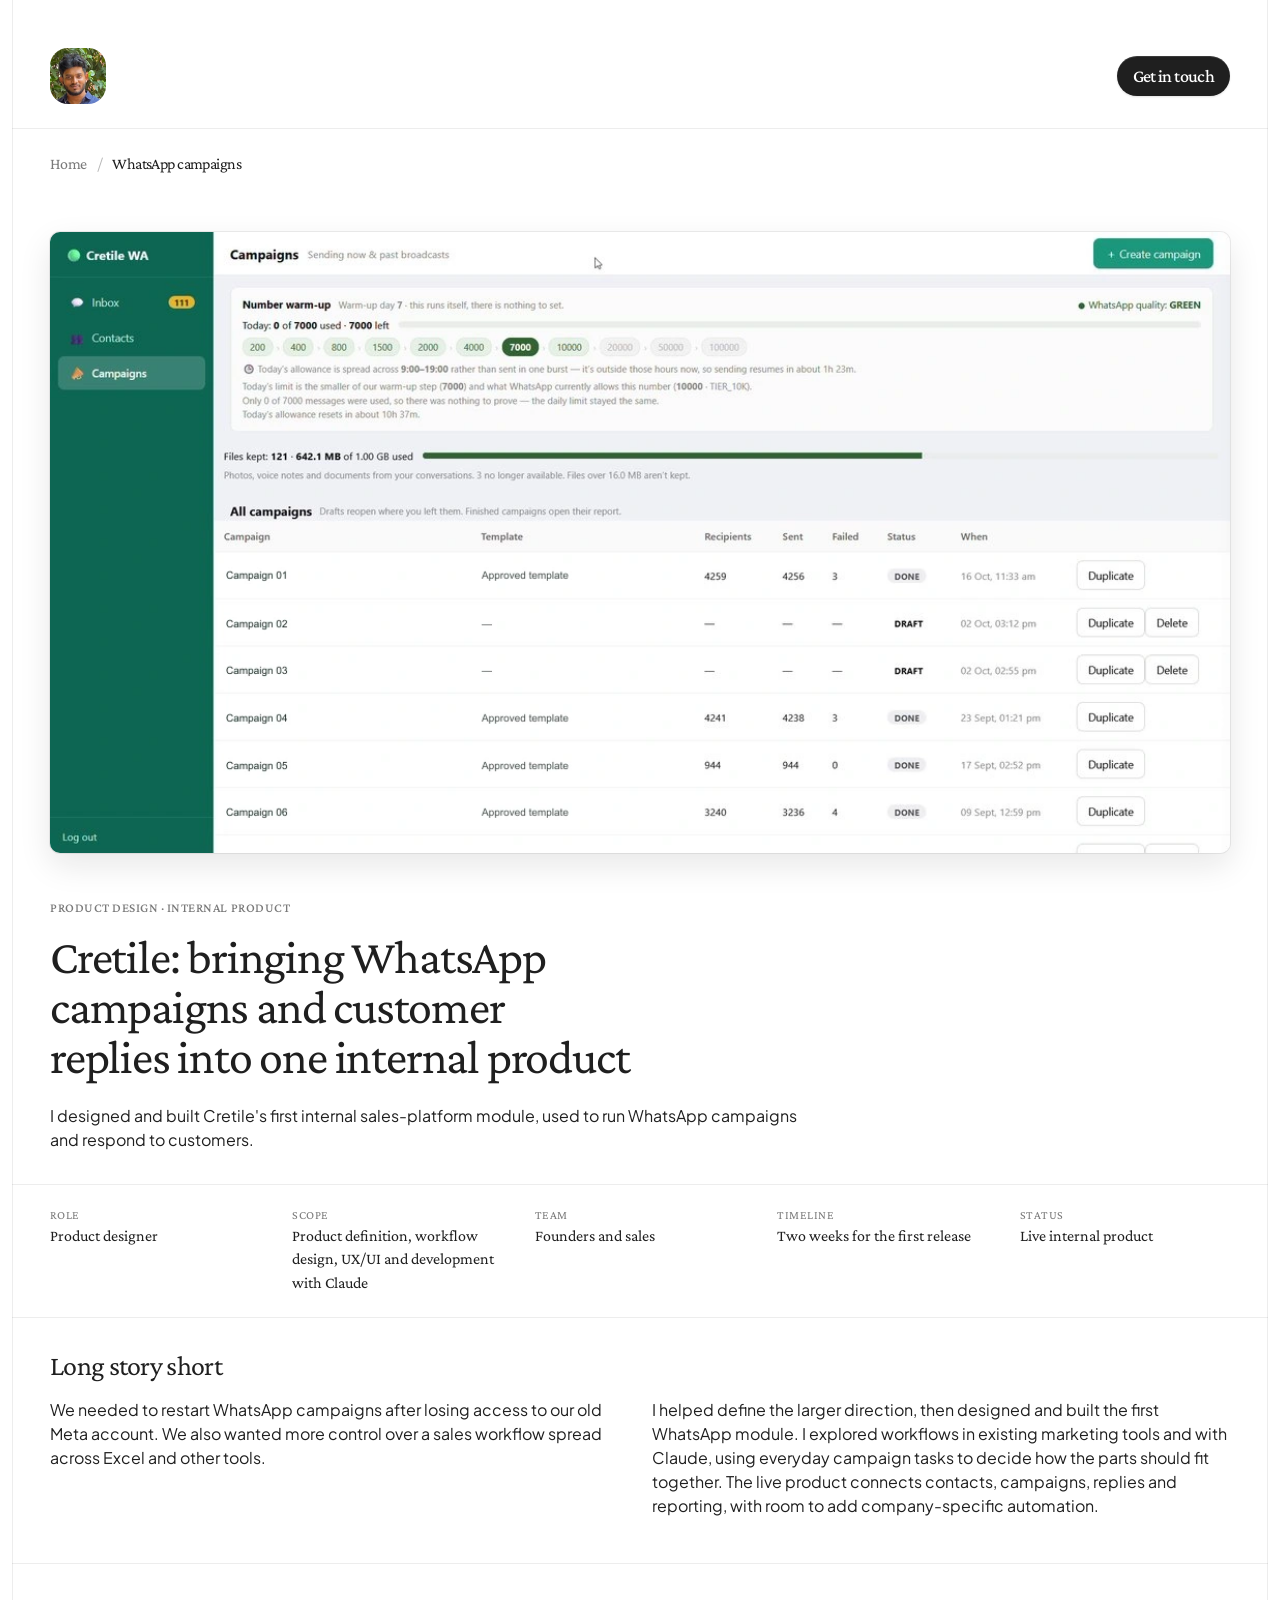
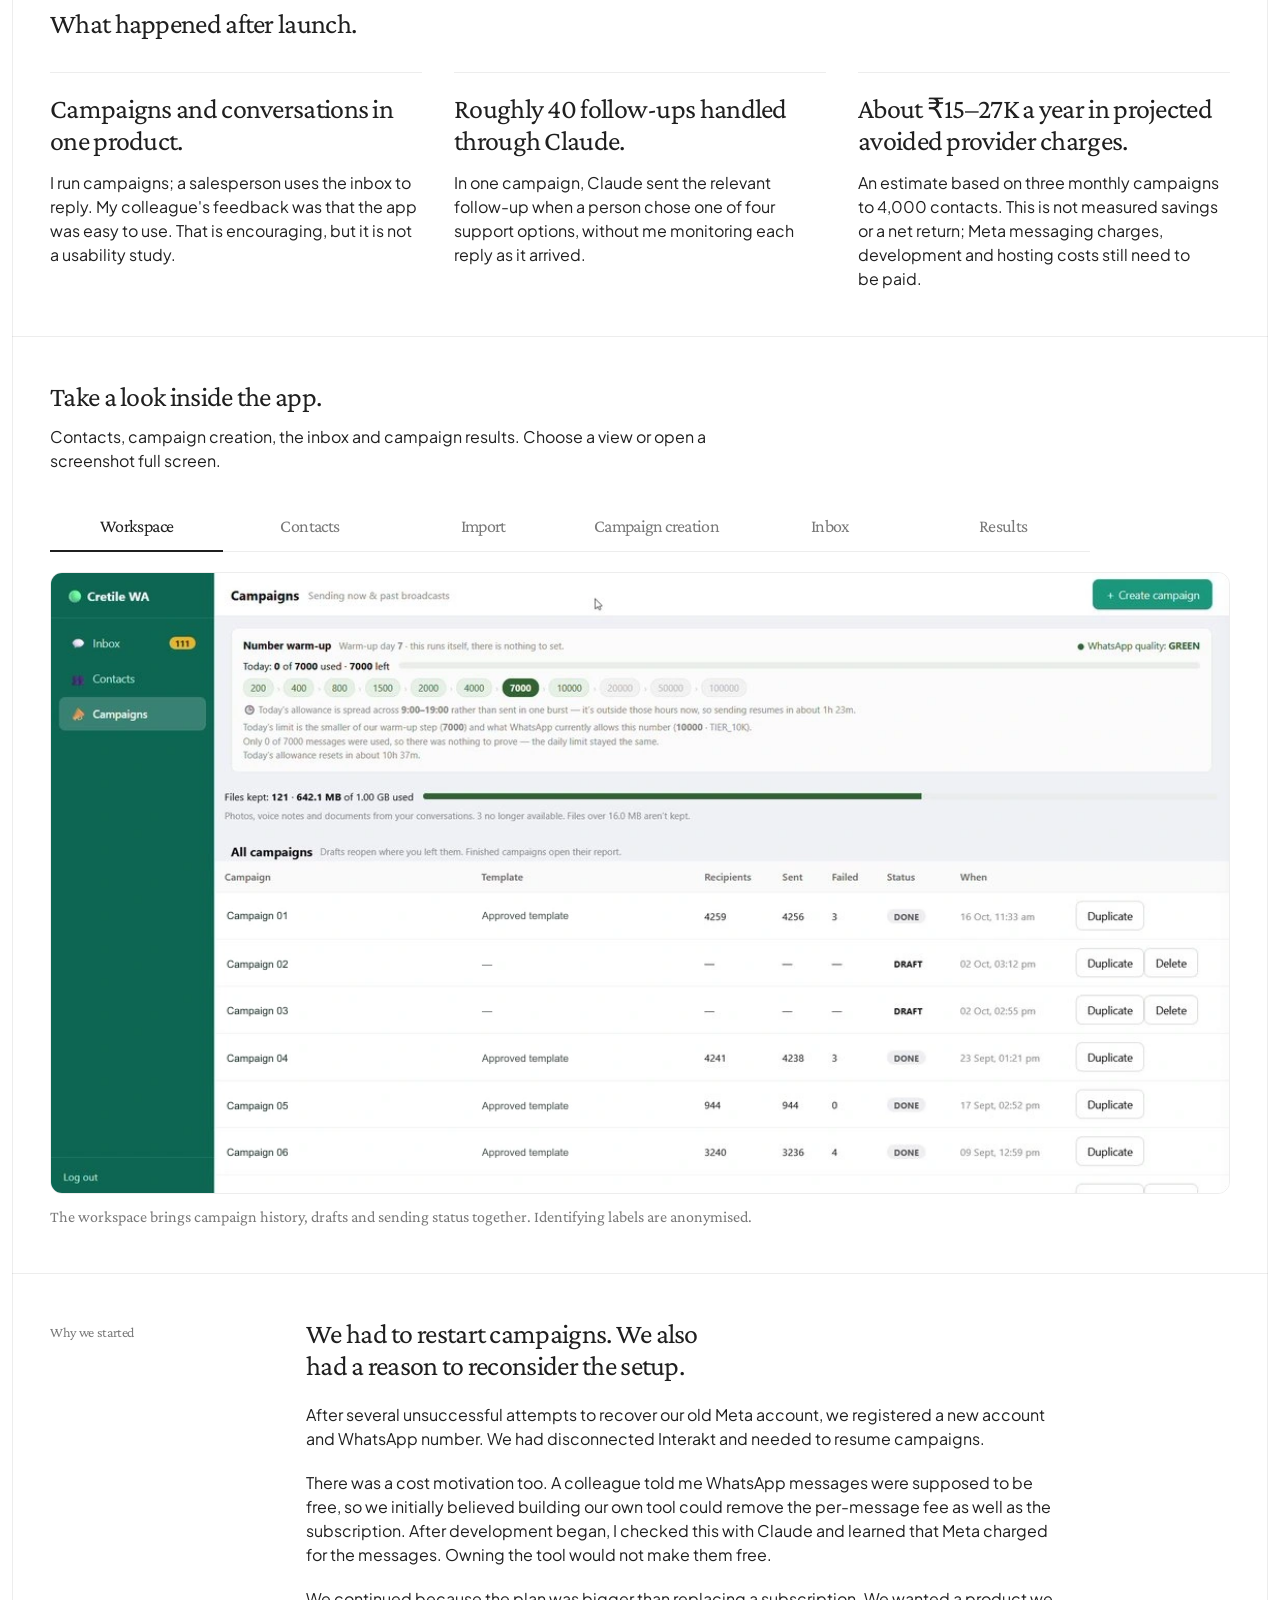
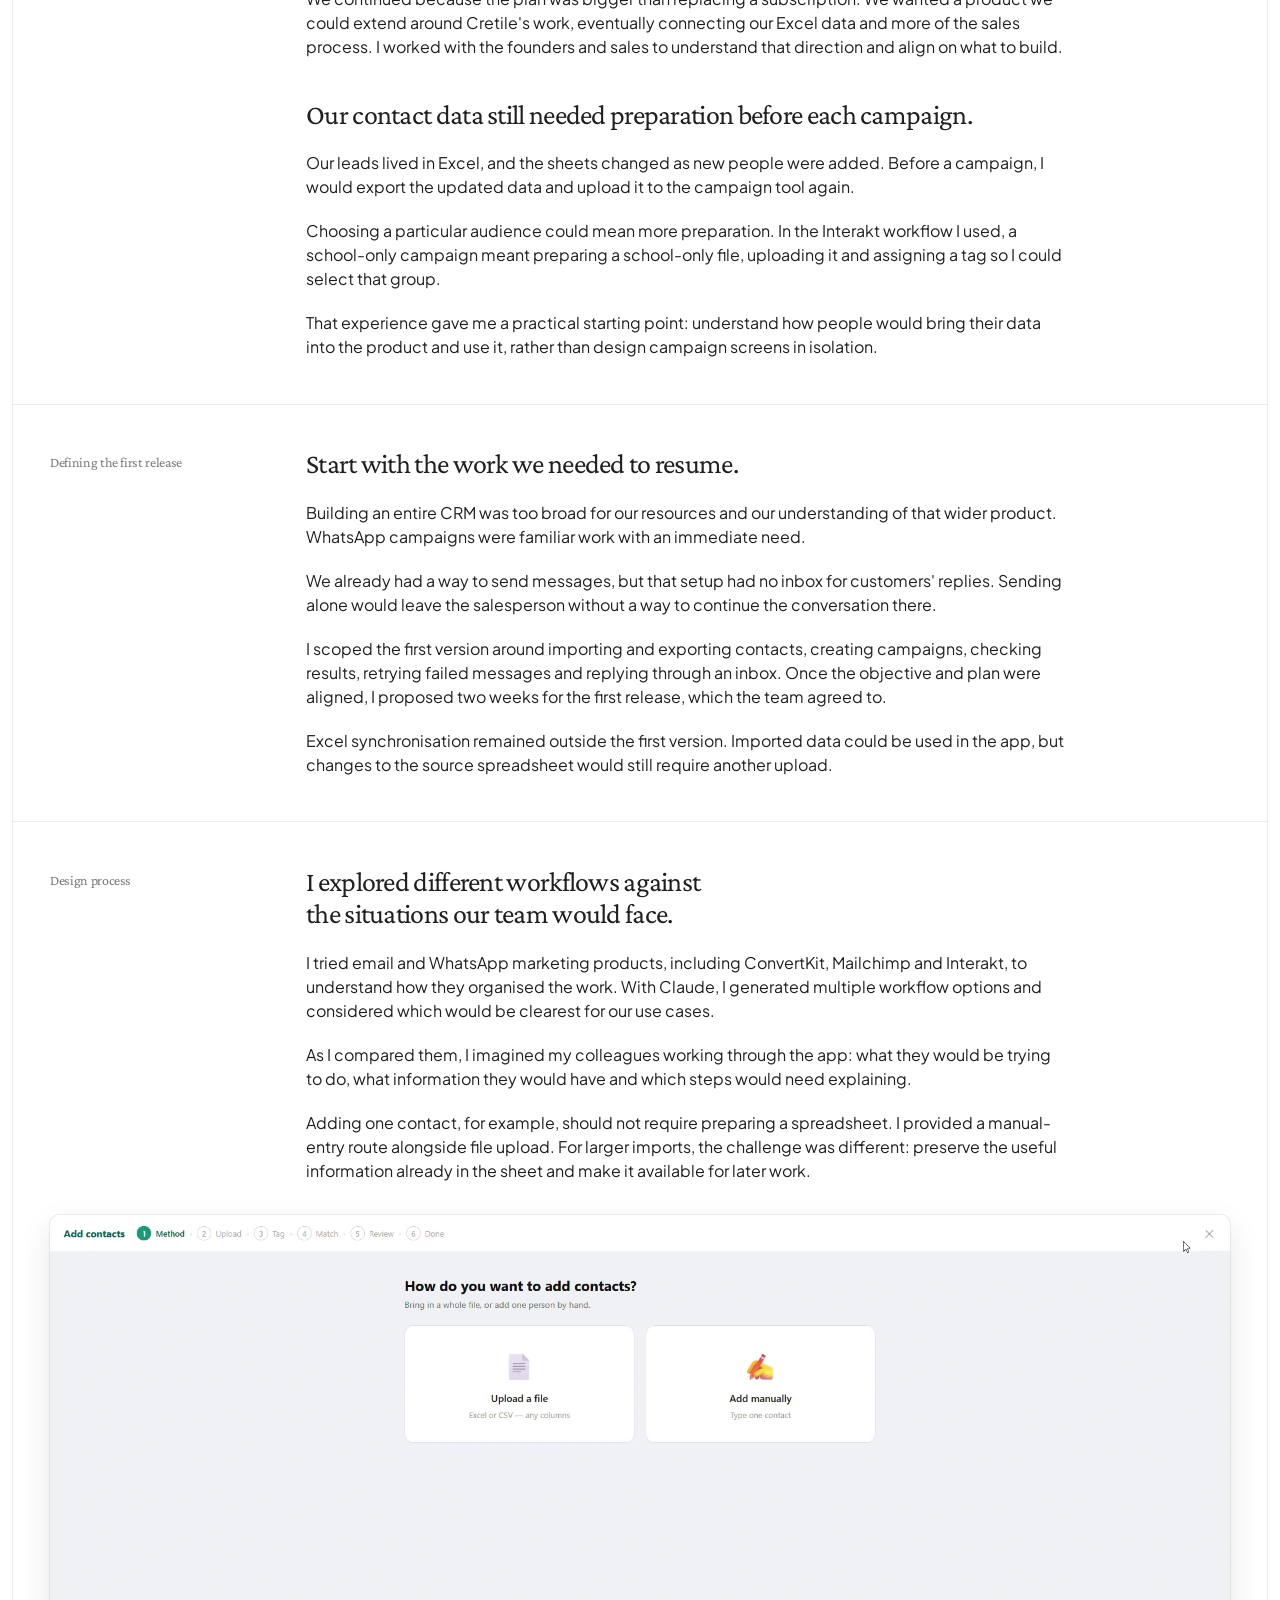
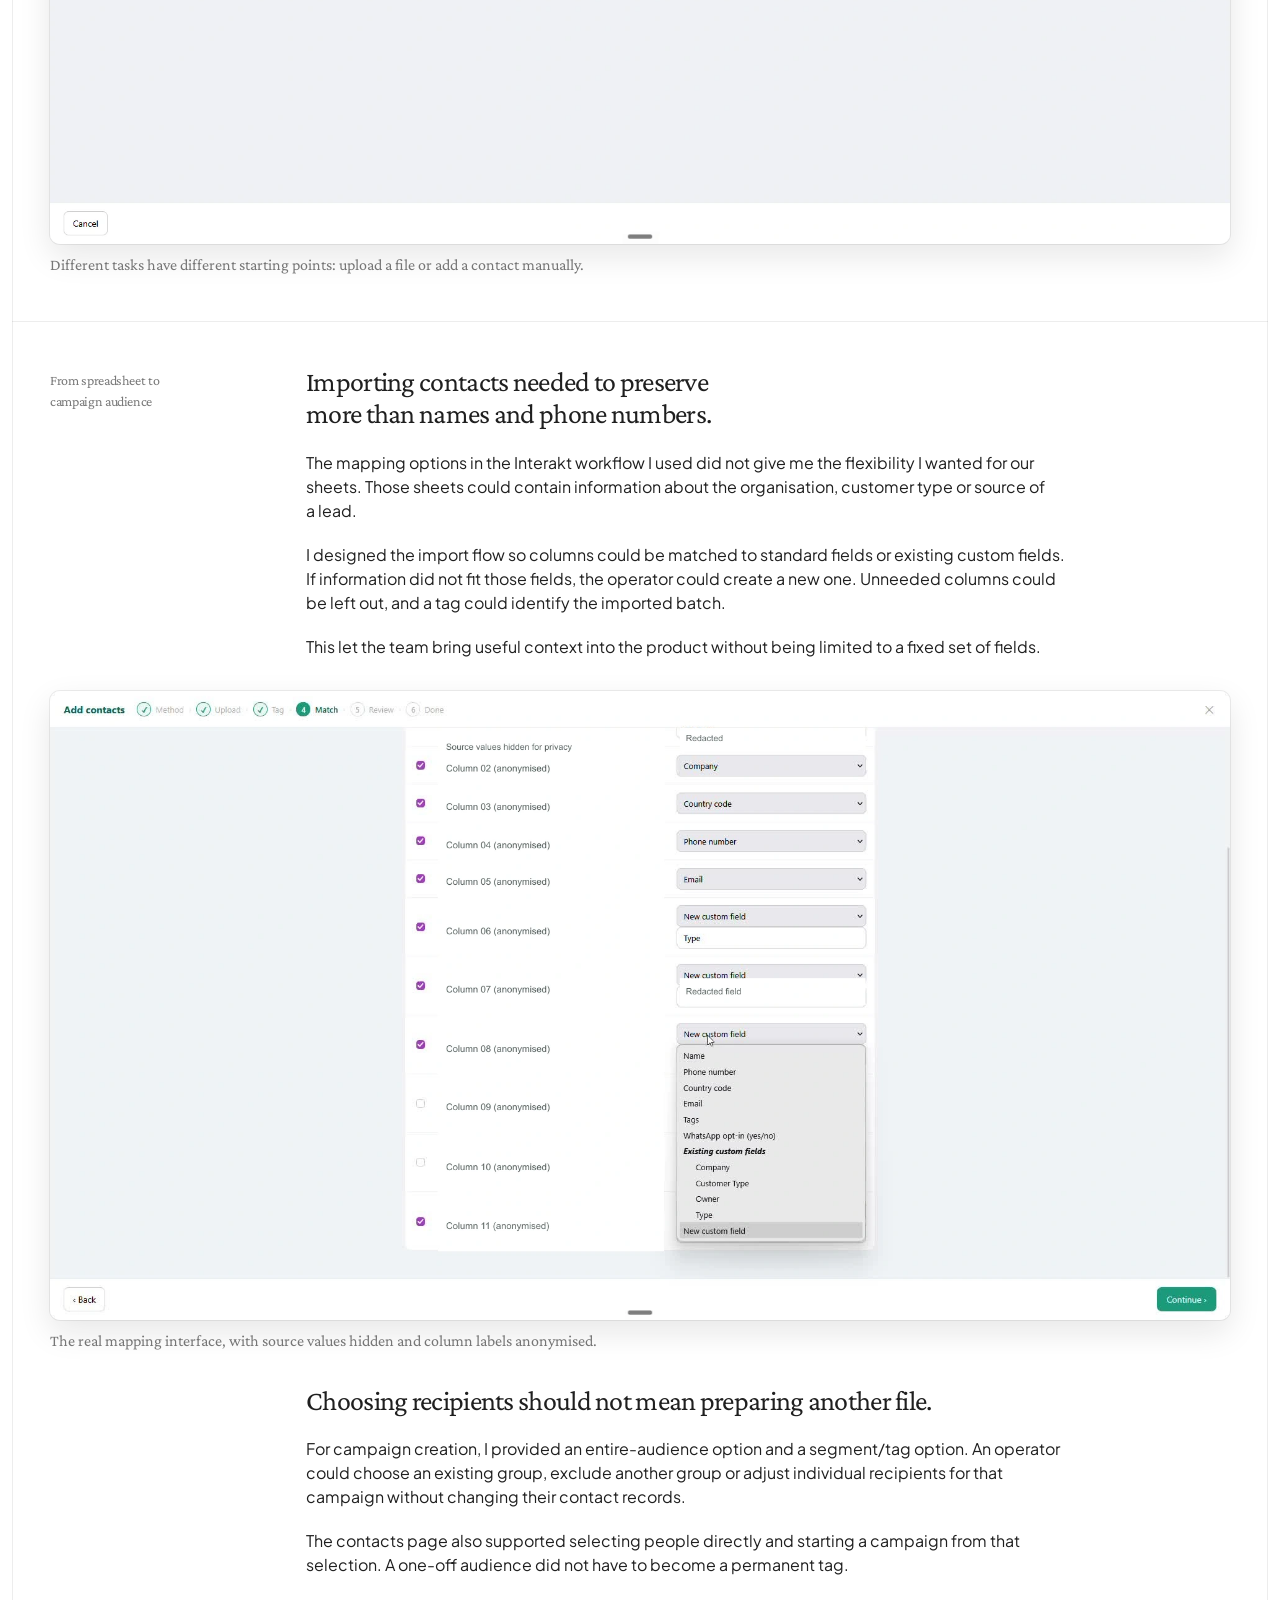
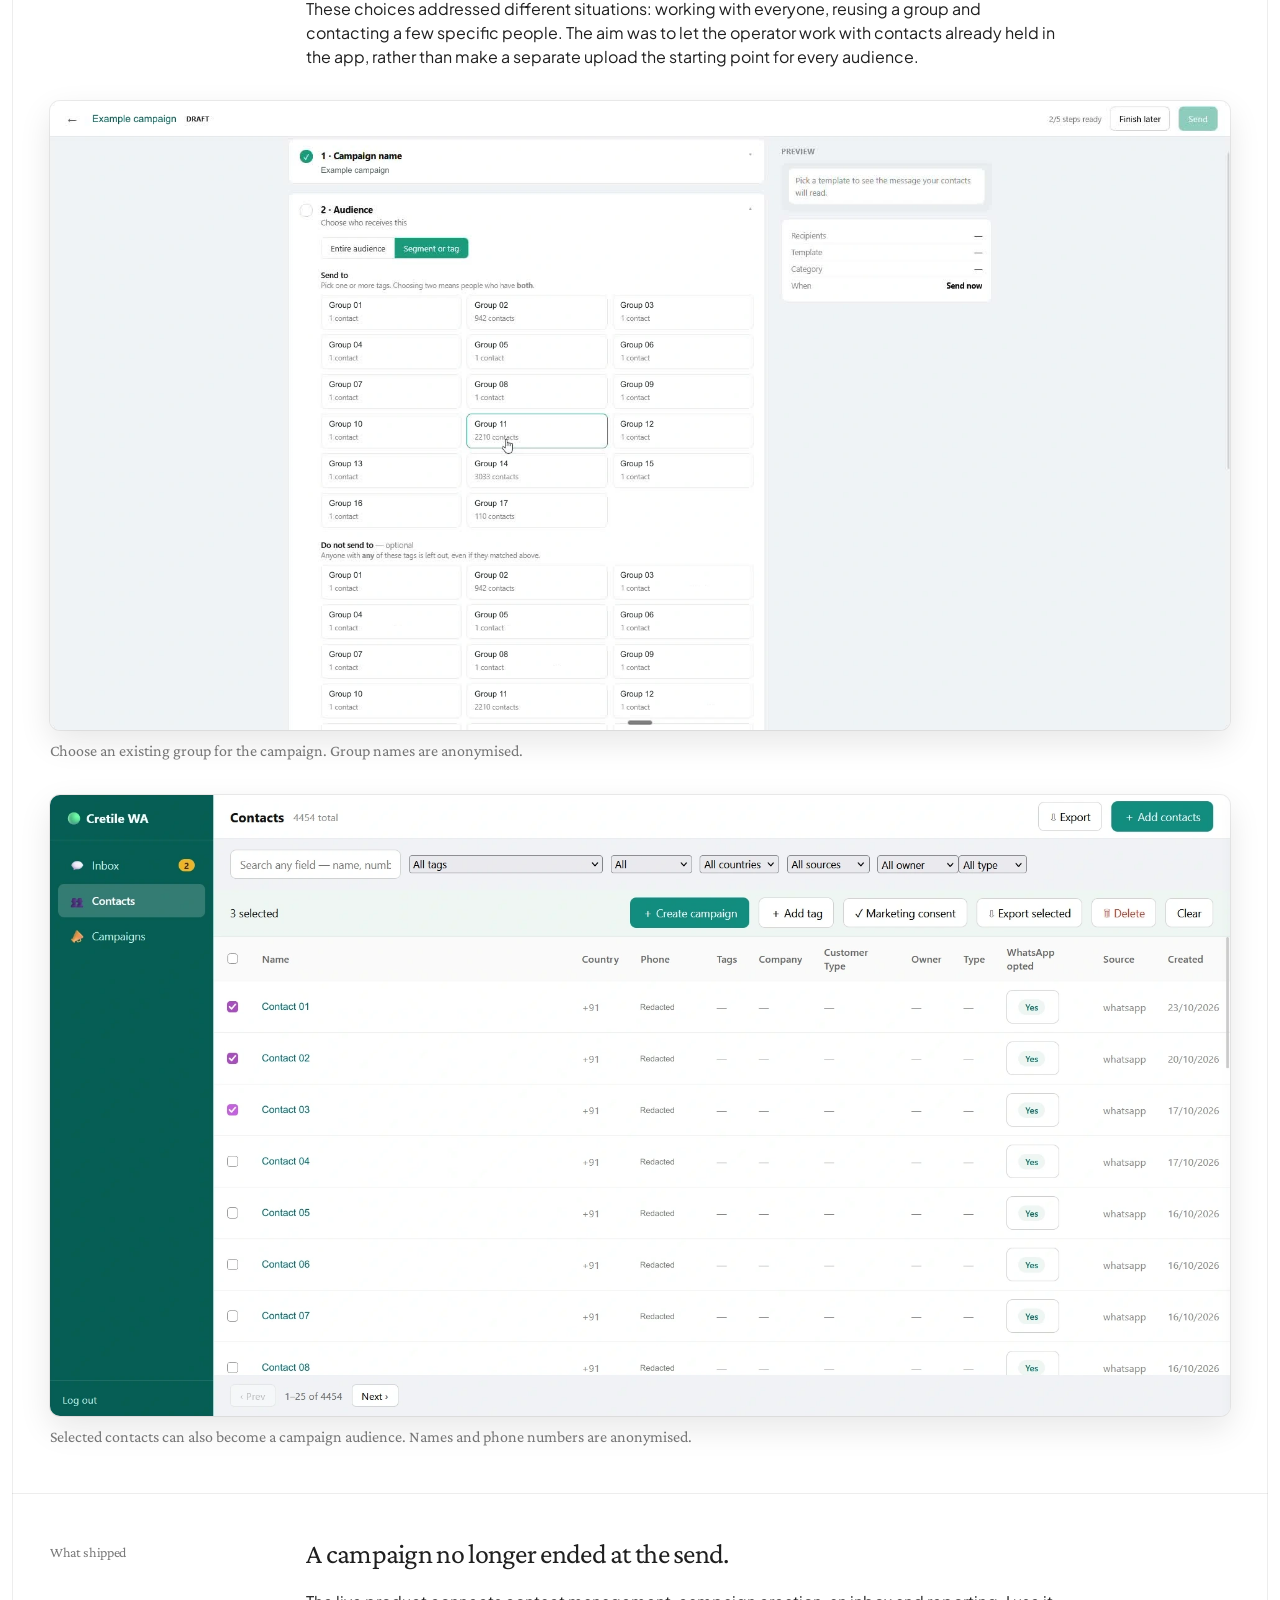
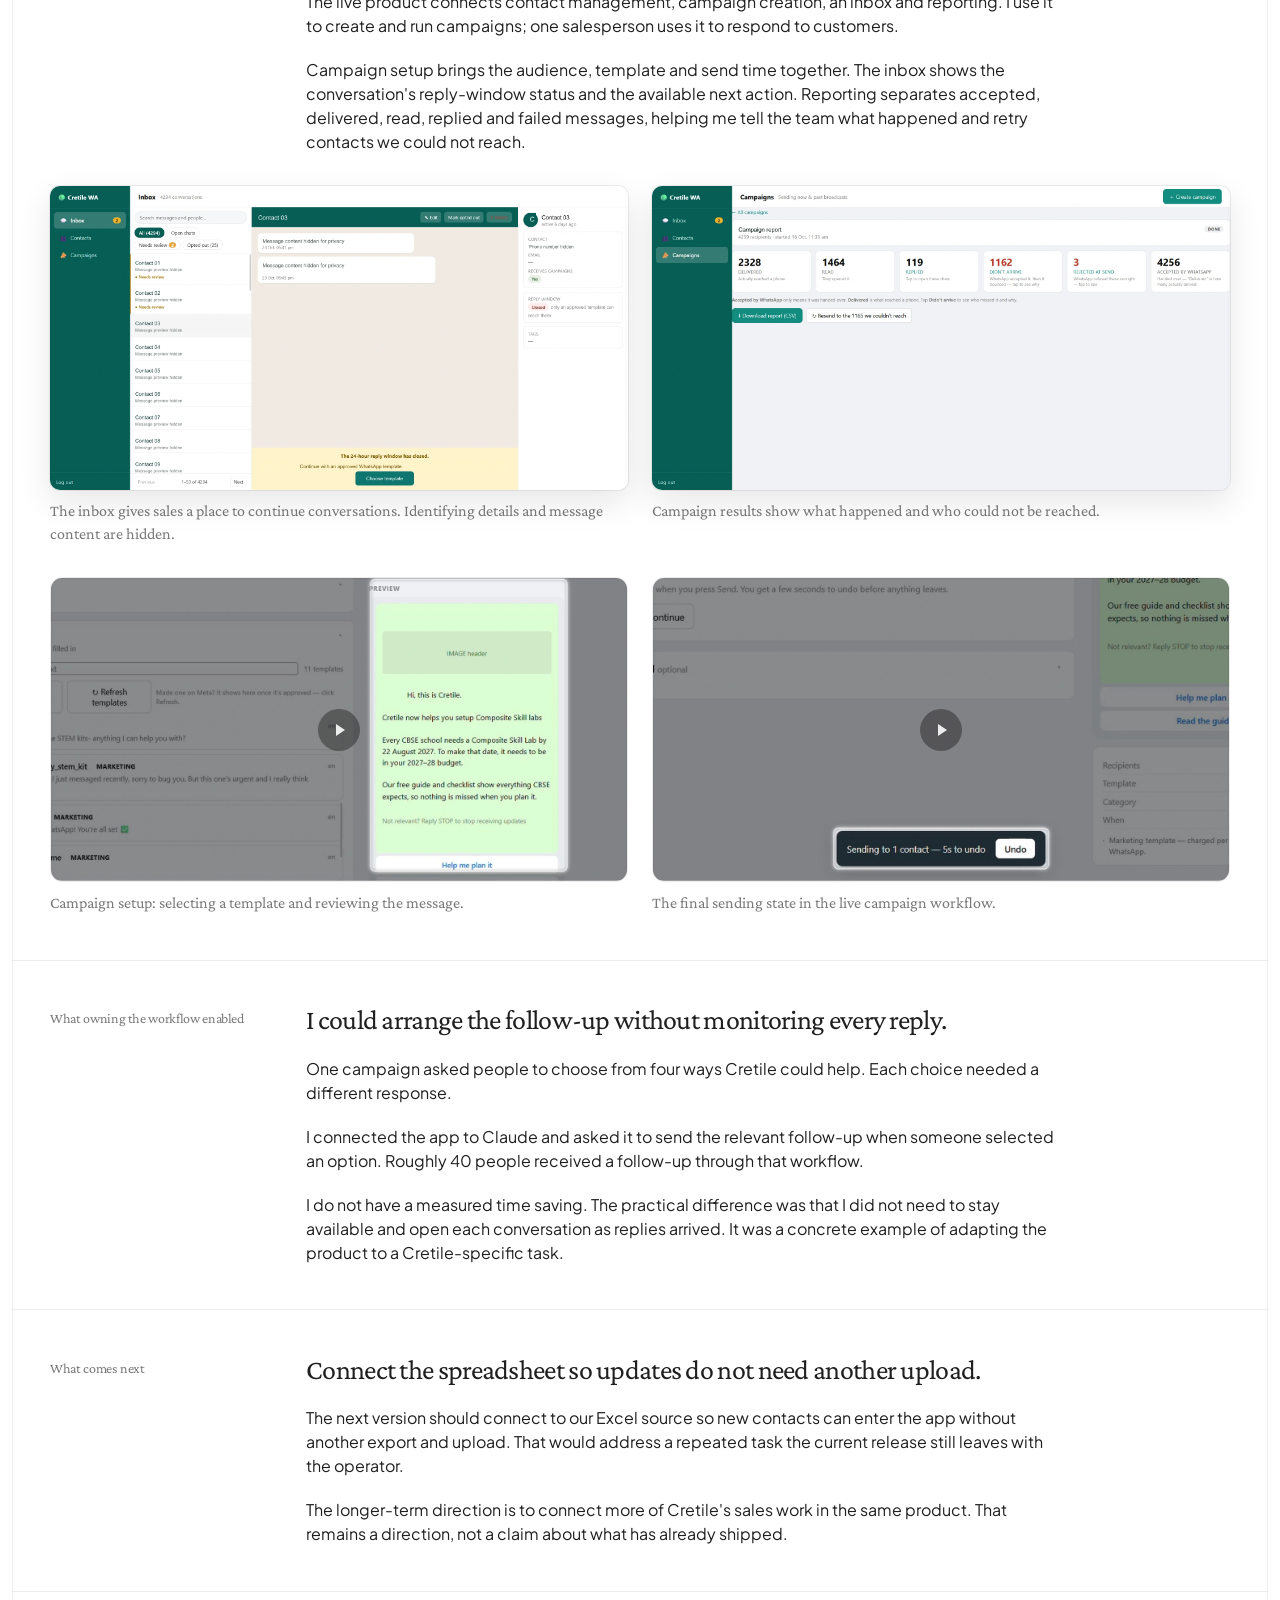
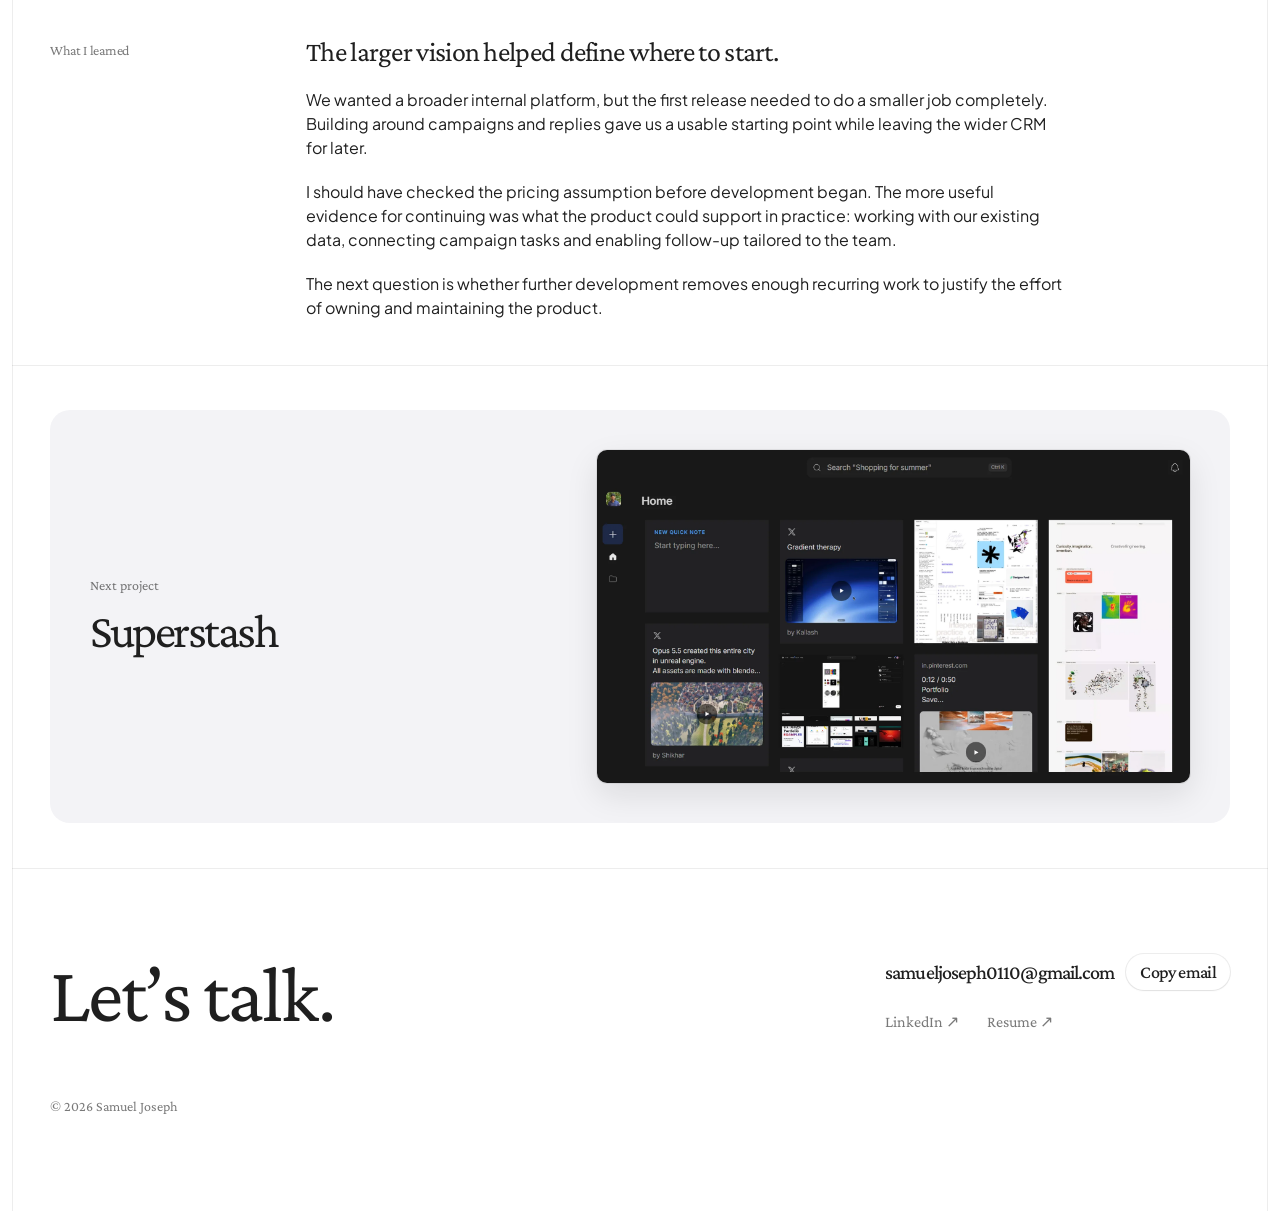
==== commit 857190e9: "Publish the preview version of the portfolio Superstash and WhatsApp case studies on one page each, " ====
--- a/cretile-case-study.html
+++ b/cretile-case-study.html
@@ -2,124 +2,14 @@
 <html lang="en">
 <head>
 <meta charset="utf-8">
-<meta name="viewport" content="width=device-width, initial-scale=1">
-<title>Cretile · Full case study · Samuel Joseph, Product Designer</title>
-<meta name="description" content="How I designed and built the first module of Cretile's internal sales platform, starting with WhatsApp campaigns and replies.">
-<link rel="icon" type="image/png" href="assets/favicon.png">
-<link rel="apple-touch-icon" href="assets/apple-touch-icon.png">
-<meta property="og:type" content="website">
-<meta property="og:site_name" content="Samuel Joseph">
-<meta property="og:title" content="Cretile · Full product-design case study">
-<meta property="og:description" content="A 0→1 product design case study about building one sales workflow, starting with WhatsApp.">
-<meta property="og:url" content="https://jsamuel-vibe.github.io/portfolio/cretile-case-study.html">
-<meta property="og:image" content="https://jsamuel-vibe.github.io/portfolio/assets/og-wa.jpg">
-<meta property="og:image:width" content="1200">
-<meta property="og:image:height" content="630">
-<meta name="twitter:card" content="summary_large_image">
-<link rel="preload" href="assets/fonts/crimson-pro-latin-variable.woff2" as="font" type="font/woff2" crossorigin>
-<link rel="stylesheet" href="styles.css?v=20261029-type-scale">
-<link rel="stylesheet" href="cretile-overview.css?v=20261029-type-scale">
+<title>Cretile sales platform · Samuel Joseph</title>
+<meta name="robots" content="noindex">
+<link rel="canonical" href="https://jsamuel-vibe.github.io/portfolio/whatsapp-campaigns.html">
+<!-- The full case study now lives on the project page. Old links, including section links, forward there. -->
+<script>location.replace('whatsapp-campaigns.html' + (location.hash === '#story' ? '#why' : location.hash));</script>
+<meta http-equiv="refresh" content="0; url=whatsapp-campaigns.html">
 </head>
-<body class="wa-case wa-story"><a class="wa-skip" href="#story">Skip to content</a>
-<main class="page"><div class="container">
-<nav class="topnav" aria-label="Project navigation"><a class="brand" href="index.html"><span class="brand-mark"></span><span class="t-h16">Samuel</span></a><div class="wa-nav-links"><a class="btn btn-secondary btn-sm" href="whatsapp-campaigns.html#top">Overview</a><a class="wa-all-projects" href="index.html#work">All projects <span aria-hidden="true">↗</span></a></div></nav>
-<header class="project-intro wa-story-opening" id="story"><div class="project-intro-inner wa-story-opening-copy"><span class="wa-eyebrow">Cretile · Full case study</span><h1 class="t-display">Cretile: designing the first part of an internal sales platform</h1><p class="t-body">I was already creating WhatsApp campaigns at Cretile when we decided to build our own product. My role covered defining the first release, designing its workflows and interface, and developing it with Claude.</p>
-<p class="t-body">The larger ambition was an internal sales platform. The first version had a more immediate job: help us send campaigns and handle the conversations they generated.</p><p class="wa-story-meta">Product designer · Two-week first release · Live internal product</p></div></header>
-<figure class="media-figure wa-story-media">
-  <div class="interface-stage"><div class="interface-viewport"><img class="media" src="assets/wa-workspace-redacted.webp" width="1140" height="600" alt="Cretile campaign workspace with campaign history, drafts and sending status" fetchpriority="high"></div></div>
-</figure>
-<section class="wa-story-section sec" id="why"><h2 class="wa-story-label">Why we started</h2><div class="wa-story-content"><div class="wa-story-copy"><h3 class="t-h24">We had to restart campaigns. We also had a reason to reconsider the setup.</h3>
-<p class="t-body">After several unsuccessful attempts to recover our old Meta account, we registered a new account and WhatsApp number. We had disconnected Interakt and needed to resume campaigns.</p>
-<p class="t-body">There was a cost motivation too. A colleague told me WhatsApp messages were supposed to be free, so we initially believed building our own tool could remove the per-message fee as well as the subscription. After development began, I checked this with Claude and learned that Meta charged for the messages. Owning the tool would not make them free.</p>
-<p class="t-body">We continued because the plan was bigger than replacing a subscription. We wanted a product we could extend around Cretile's work, eventually connecting our Excel data and more of the sales process. I worked with the founders and sales to understand that direction and align on what to build.</p>
-<h3 class="t-h24">Our contact data still needed preparation before each campaign.</h3>
-<p class="t-body">Our leads lived in Excel, and the sheets changed as new people were added. Before a campaign, I would export the updated data and upload it to the campaign tool again.</p>
-<p class="t-body">Choosing a particular audience could mean more preparation. In the Interakt workflow I used, a school-only campaign meant preparing a school-only file, uploading it and assigning a tag so I could select that group.</p>
-<p class="t-body">That experience gave me a practical starting point: understand how people would bring their data into the product and use it, rather than design campaign screens in isolation.</p></div></div></section>
-<section class="wa-story-section sec" id="scope"><h2 class="wa-story-label">Defining the first release</h2><div class="wa-story-content"><div class="wa-story-copy"><h3 class="t-h24">Start with the work we needed to resume.</h3>
-<p class="t-body">Building an entire CRM was too broad for our resources and our understanding of that wider product. WhatsApp campaigns were familiar work with an immediate need.</p>
-<p class="t-body">We already had a way to send messages, but that setup had no inbox for customers' replies. Sending alone would leave the salesperson without a way to continue the conversation there.</p>
-<p class="t-body">I scoped the first version around importing and exporting contacts, creating campaigns, checking results, retrying failed messages and replying through an inbox. Once the objective and plan were aligned, I proposed two weeks for the first release, which the team agreed to.</p>
-<p class="t-body">Excel synchronisation remained outside the first version. Imported data could be used in the app, but changes to the source spreadsheet would still require another upload.</p></div></div></section>
-<section class="wa-story-section sec" id="design-process"><h2 class="wa-story-label">Design process</h2><div class="wa-story-content"><div class="wa-story-copy"><h3 class="t-h24">I explored different workflows against the situations our team would face.</h3>
-<p class="t-body">I tried email and WhatsApp marketing products, including ConvertKit, Mailchimp and Interakt, to understand how they organised the work. With Claude, I generated multiple workflow options and considered which would be clearest for our use cases.</p>
-<p class="t-body">As I compared them, I imagined my colleagues working through the app: what they would be trying to do, what information they would have and which steps would need explaining.</p>
-<p class="t-body">Adding one contact, for example, should not require preparing a spreadsheet. I provided a manual-entry route alongside file upload. For larger imports, the challenge was different: preserve the useful information already in the sheet and make it available for later work.</p></div></div><figure class="media-figure wa-story-media">
-  <div class="interface-stage"><div class="interface-viewport"><img class="media" src="assets/wa-add-contacts-method.webp" width="1904" height="1016" alt="Add contacts screen offering file upload or manual entry" loading="lazy"></div></div>
-  <figcaption class="media-caption">Different tasks have different starting points: upload a file or add a contact manually.</figcaption>
-</figure></section>
-<section class="wa-story-section sec" id="audience"><h2 class="wa-story-label">From spreadsheet to campaign audience</h2><div class="wa-story-content"><div class="wa-story-copy"><h3 class="t-h24">Importing contacts needed to preserve more than names and phone numbers.</h3>
-<p class="t-body">The mapping options in the Interakt workflow I used did not give me the flexibility I wanted for our sheets. Those sheets could contain information about the organisation, customer type or source of a lead.</p>
-<p class="t-body">I designed the import flow so columns could be matched to standard fields or existing custom fields. If information did not fit those fields, the operator could create a new one. Unneeded columns could be left out, and a tag could identify the imported batch.</p>
-<p class="t-body">This let the team bring useful context into the product without being limited to a fixed set of fields.</p></div><figure class="media-figure wa-story-media">
-  <div class="interface-stage"><div class="interface-viewport"><img class="media" src="assets/wa-import-mapping-redacted.webp" width="1904" height="1016" alt="Real import screen showing custom mapping choices" loading="lazy"></div></div>
-  <figcaption class="media-caption">The real mapping interface, with source values hidden and column labels anonymised.</figcaption>
-</figure>
-  <div class="wa-story-copy"><h3 class="t-h24">Choosing recipients should not mean preparing another file.</h3>
-<p class="t-body">For campaign creation, I provided an entire-audience option and a segment/tag option. An operator could choose an existing group, exclude another group or adjust individual recipients for that campaign without changing their contact records.</p>
-<p class="t-body">The contacts page also supported selecting people directly and starting a campaign from that selection. A one-off audience did not have to become a permanent tag.</p>
-<p class="t-body">These choices addressed different situations: working with everyone, reusing a group and contacting a few specific people. The aim was to let the operator work with contacts already held in the app, rather than make a separate upload the starting point for every audience.</p></div>
-  <figure class="media-figure wa-story-media">
-  <div class="interface-stage"><div class="interface-viewport"><img class="media" src="assets/wa-campaign-audience-redacted.webp" width="1904" height="1016" alt="Campaign audience selection with entire-audience and segment/tag options" loading="lazy"></div></div>
-  <figcaption class="media-caption">Choose an existing group for the campaign. Group names are anonymised.</figcaption>
-</figure>
-  <figure class="media-figure wa-story-media">
-  <div class="interface-stage"><div class="interface-viewport"><img class="media" src="assets/wa-contacts-story.webp" width="1900" height="1000" alt="Direct contact selection with Create campaign available" loading="lazy"></div></div>
-  <figcaption class="media-caption">Selected contacts can also become a campaign audience. Names and phone numbers are anonymised.</figcaption>
-</figure></div></section>
-<section class="wa-story-section sec" id="shipped"><h2 class="wa-story-label">What shipped</h2><div class="wa-story-content"><div class="wa-story-copy"><h3 class="t-h24">A campaign no longer ended at the send.</h3>
-<p class="t-body">The live product connects contact management, campaign creation, an inbox and reporting. I use it to create and run campaigns; one salesperson uses it to respond to customers.</p>
-<p class="t-body">Campaign setup brings the audience, template and send time together. The inbox shows the conversation's reply-window status and the available next action. Reporting separates accepted, delivered, read, replied and failed messages, helping me tell the team what happened and retry contacts we could not reach.</p></div></div><div class="wa-story-media-pair"><figure class="media-figure wa-story-media">
-  <div class="interface-stage"><div class="interface-viewport"><img class="media" src="assets/wa-inbox-redacted.webp" width="1900" height="1000" alt="Real inbox showing the conversation and closed reply-window state" loading="lazy"></div></div>
-  <figcaption class="media-caption">The inbox gives sales a place to continue conversations. Identifying details and message content are hidden.</figcaption>
-</figure><figure class="media-figure wa-story-media">
-  <div class="interface-stage"><div class="interface-viewport"><img class="media" src="assets/wa-analytics-redacted.webp" width="1900" height="1000" alt="Actual campaign report with delivery outcomes and a retry action" loading="lazy"></div></div>
-  <figcaption class="media-caption">Campaign results show what happened and who could not be reached.</figcaption>
-</figure></div><div class="wa-story-media-pair"><figure class="media-figure"><div class="wa-preview-surface"><video class="media" src="assets/wa-preview-clean.mp4" poster="assets/wa-preview-poster-clean.webp" width="1424" height="750" controls muted loop playsinline preload="metadata" aria-label="Campaign setup: selecting a template and reviewing the message."></video></div><figcaption class="media-caption">Campaign setup: selecting a template and reviewing the message.</figcaption></figure><figure class="media-figure"><div class="wa-preview-surface"><video class="media" src="assets/wa-undo-clean.mp4" poster="assets/wa-undo-poster-clean.webp" width="1424" height="750" controls muted loop playsinline preload="metadata" aria-label="The final sending state in the live campaign workflow."></video></div><figcaption class="media-caption">The final sending state in the live campaign workflow.</figcaption></figure></div></section>
-<section class="wa-story-section sec" id="automation"><h2 class="wa-story-label">What owning the workflow enabled</h2><div class="wa-story-content"><div class="wa-story-copy"><h3 class="t-h24">I could arrange the follow-up without monitoring every reply.</h3>
-<p class="t-body">One campaign asked people to choose from four ways Cretile could help. Each choice needed a different response.</p>
-<p class="t-body">I connected the app to Claude and asked it to send the relevant follow-up when someone selected an option. Roughly 40 people received a follow-up through that workflow.</p>
-<p class="t-body">I do not have a measured time saving. The practical difference was that I did not need to stay available and open each conversation as replies arrived. It was a concrete example of adapting the product to a Cretile-specific task.</p></div></div></section>
-<section class="wa-story-section sec" id="outcomes"><h2 class="wa-story-label">What happened after launch</h2><div class="wa-story-content"><div class="wa-story-copy"><h3 class="t-h24">The product is in use, with encouraging early feedback.</h3>
-<p class="t-body">My colleague described the app as easy to use. That feedback is encouraging, but it is not a usability study or evidence of faster onboarding. I have not measured whether the campaign workflow is faster than Interakt.</p>
-<p class="t-body">There is also a projected reduction in provider charges. Using the rates supplied for our estimate, three monthly campaigns to 4,000 contacts would avoid about ₹15–27K a year in subscription and message markup. Meta charges remain, and this estimate excludes development, maintenance and hosting costs. It is not a measured saving or proof that the product has paid for itself.</p>
-<p class="t-body">What I can point to today is a working product used for campaigns and replies, plus a follow-up workflow tailored to how we operate.</p></div></div></section>
-<section class="wa-story-section sec" id="next"><h2 class="wa-story-label">What comes next</h2><div class="wa-story-content"><div class="wa-story-copy"><h3 class="t-h24">Connect the spreadsheet so updates do not need another upload.</h3>
-<p class="t-body">The next version should connect to our Excel source so new contacts can enter the app without another export and upload. That would address a repeated task the current release still leaves with the operator.</p>
-<p class="t-body">The longer-term direction is to connect more of Cretile's sales work in the same product. That remains a direction, not a claim about what has already shipped.</p></div></div></section>
-<section class="wa-story-section sec" id="reflection"><h2 class="wa-story-label">What I learned</h2><div class="wa-story-content"><div class="wa-story-copy"><h3 class="t-h24">The larger vision helped define where to start.</h3>
-<p class="t-body">We wanted a broader internal platform, but the first release needed to do a smaller job completely. Building around campaigns and replies gave us a usable starting point while leaving the wider CRM for later.</p>
-<p class="t-body">I should have checked the pricing assumption before development began. The more useful evidence for continuing was what the product could support in practice: working with our existing data, connecting campaign tasks and enabling follow-up tailored to the team.</p>
-<p class="t-body">The next question is whether further development removes enough recurring work to justify the effort of owning and maintaining the product.</p></div></div></section>
-<section class="sec wa-story-return"><p class="t-body">Back to the short version and product preview.</p><a class="btn btn-secondary" href="whatsapp-campaigns.html#top">Back to overview</a></section>
-    <section class="sec">
-      <a class="next-project" href="superstash.html">
-        <div class="next-text">
-          <span class="t-small muted">Next project</span>
-          <span class="t-display">Superstash</span>
-        </div>
-        <div class="next-preview interface-stage"><div class="interface-viewport"><img src="assets/superstash-screen.jpg" alt="" loading="lazy"></div></div>
-      </a>
-    </section>
-
-    <footer class="contact sec">
-      <div class="rule"></div>
-      <div class="contact-main">
-        <div class="contact-head">
-          <h2 class="contact-title">Let’s talk.</h2>
-        </div>
-        <div class="contact-actions">
-          <div class="email-row">
-            <a class="contact-email" href="mailto:samueljoseph0110@gmail.com">samueljoseph0110@gmail.com</a>
-            <button class="btn btn-secondary btn-sm" type="button" data-copy="samueljoseph0110@gmail.com">Copy email</button>
-          </div>
-          <nav class="footer-links" aria-label="Elsewhere">
-            <a href="https://www.linkedin.com/in/samuel-joseph8" target="_blank" rel="noopener">LinkedIn <span aria-hidden="true">↗</span></a>
-            <a href="assets/Samuel-Joseph-Resume.pdf" target="_blank" rel="noopener">Resume <span aria-hidden="true">↗</span></a>
-          </nav>
-        </div>
-      </div>
-      <p class="t-small muted contact-note">© 2026 Samuel Joseph</p>
-    </footer>
-
-</div></main><script src="cretile-overview.js?v=20261029-controls"></script><script src="site.js?v=20261029-overview"></script></body></html>
+<body>
+<p>This case study has moved to <a href="whatsapp-campaigns.html">the WhatsApp campaigns page</a>.</p>
+</body>
+</html>
